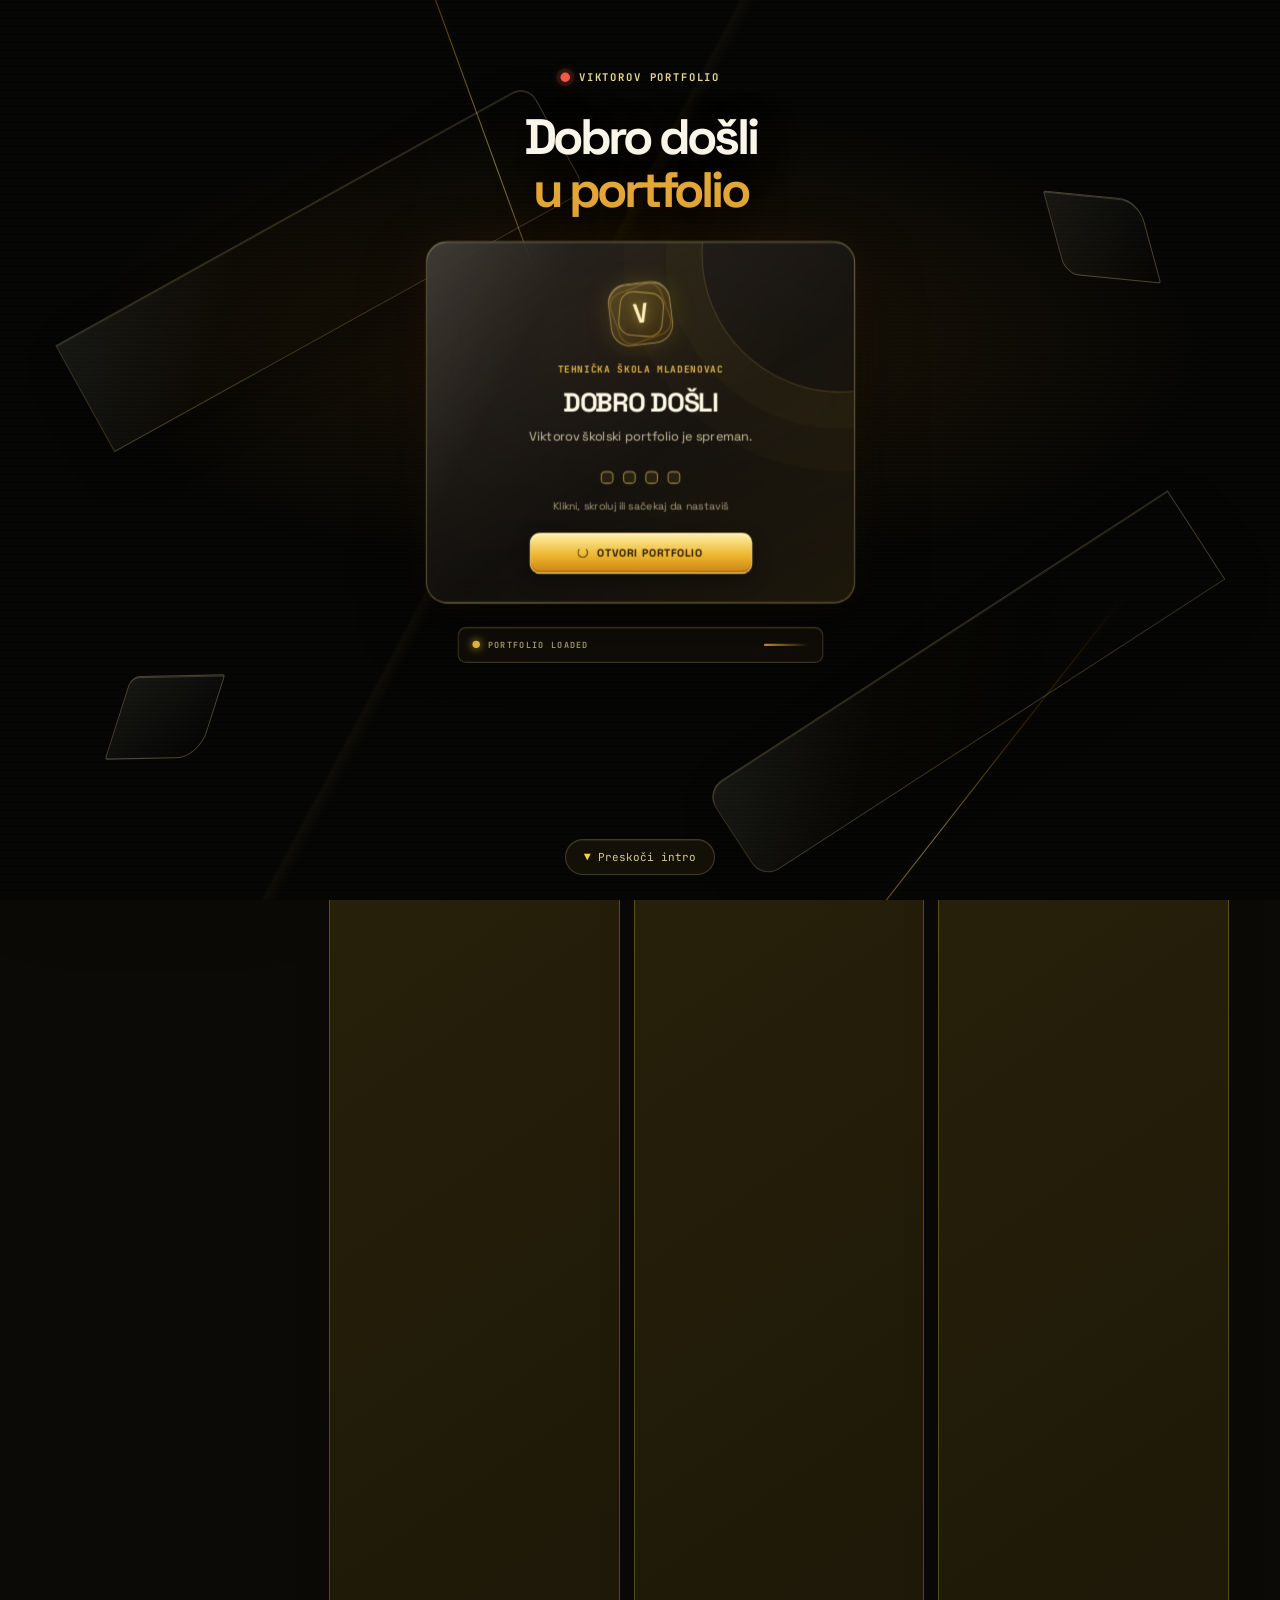
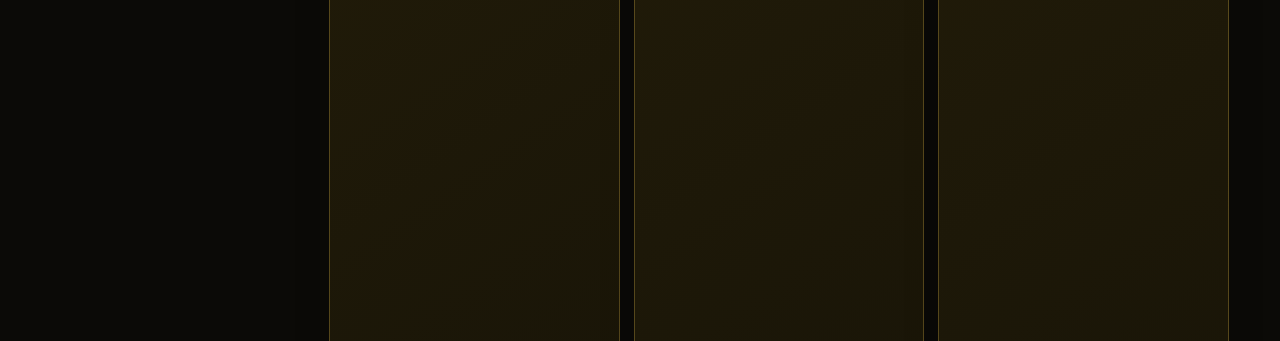
==== index.html @ fbaf9fdc "da" ====
<!DOCTYPE html>
<html lang="sr-Latn">
<head>
<meta charset="UTF-8">
<meta name="viewport" content="width=device-width, initial-scale=1.0">
<title>Viktorov dnevnik — Home</title>
<meta name="description" content="A running record of my programming class — assignments, homework, and everything I'm learning along the way.">
<link rel="icon" href="data:image/svg+xml,<svg xmlns=%22http://www.w3.org/2000/svg%22 viewBox=%220 0 100 100%22><text y=%22.9em%22 font-size=%2290%22>💻</text></svg>">
<link rel="stylesheet" href="assets/css/style.css">
</head>
<body class="app-page home-page">

<section class="site-intro" aria-label="Uvod u Viktorov portfolio">
  <div class="intro-noise" aria-hidden="true"></div>
  <div class="intro-gold-streak streak-one" aria-hidden="true"></div>
  <div class="intro-gold-streak streak-two" aria-hidden="true"></div>
  <div class="intro-glass-corner corner-one" aria-hidden="true"></div>
  <div class="intro-glass-corner corner-two" aria-hidden="true"></div>
  <div class="intro-showcase">
    <p class="intro-brand"><span class="intro-rec" aria-hidden="true"></span> VIKTOROV PORTFOLIO</p>
    <h1>Dobro došli<span>u portfolio</span></h1>
    <section class="intro-glass-card" aria-label="Dobro došli">
      <div class="intro-emblem" aria-hidden="true"><i></i><b>V</b></div>
      <p class="intro-kicker">TEHNIČKA ŠKOLA MLADENOVAC</p>
      <h2>DOBRO DOŠLI</h2>
      <p class="intro-subtitle">Viktorov školski portfolio je spreman.</p>
      <div class="intro-welcome-line" aria-hidden="true"><span></span><span></span><span></span><span></span></div>
      <p class="intro-hint">Klikni, skroluj ili sačekaj da nastaviš</p>
      <button class="intro-enter" type="button" data-intro-skip><i aria-hidden="true"></i> OTVORI PORTFOLIO</button>
    </section>
    <div class="intro-footer-card" aria-hidden="true"><span></span><span>PORTFOLIO LOADED</span><i></i></div>
  </div>
  <button class="intro-skip" type="button" data-intro-skip><span aria-hidden="true">▼</span> Preskoči intro</button>
</section>

<div class="topbar">
  <div class="brand">
    <div class="brand-mark brand-logo"><img src="assets/img/school-logo.svg" alt="Grb Tehnicke skole Mladenovac"></div>
    <div class="brand-text">
      <span class="name" data-cfg="siteName">Viktorov dragi dnevnik za programiranje</span>
    </div>
  </div>
  <button class="nav-toggle" id="nav-toggle" aria-label="Toggle navigation">☰</button>
</div>

<div class="shell">
  <aside class="sidebar" id="sidebar">
    <div class="brand">
      <div class="brand-mark brand-logo"><img src="assets/img/school-logo.svg" alt="Grb Tehnicke skole Mladenovac"></div>
      <div class="brand-text">
        <span class="name" data-cfg="siteName">Viktorov dragi dnevnik</span>
        <span class="role">skolski portfolio</span>
      </div>
    </div>

    <div class="side-profile">
      <div class="profile-avatar"><img src="assets/img/profile-avatar.svg" alt="Viktorov profil avatar"></div>
      <div class="profile-details">
        <div class="field"><span class="k">ime</span><span class="v" data-cfg="fullName">Viktor Zivanovic</span></div>
        <div class="field"><span class="k">skola</span><span class="v" data-cfg="school">Tehnicka skola Mladenovac</span></div>
        <div class="field"><span class="k">odeljenje</span><span class="v" data-cfg="grade">III/4</span></div>
      </div>
    </div>

    <nav class="side-nav">
      <a href="index.html"><span class="tag nav-icon" aria-hidden="true"><svg viewBox="0 0 24 24"><path d="m3.5 10 8.5-7 8.5 7v10.5H14v-6H10v6H3.5z"/></svg></span>Po&#269;etna<span class="nav-arrow" aria-hidden="true">&#8250;</span></a>
      <a href="assignments.html"><span class="tag nav-icon" aria-hidden="true"><svg viewBox="0 0 24 24"><path d="M5 5h2.5M10 5h9M5 12h2.5M10 12h9M5 19h2.5M10 19h9"/></svg></span>Zadaci<span class="nav-arrow" aria-hidden="true">&#8250;</span></a>
      <a href="homework.html"><span class="tag nav-icon" aria-hidden="true"><svg viewBox="0 0 24 24"><path d="M3.5 7.5h6l2-2h9v12h-17z"/></svg></span>Doma&#263;i<span class="nav-arrow" aria-hidden="true">&#8250;</span></a>
    </nav>

    <section class="daily-quote" aria-labelledby="daily-quote-title">
      <div class="daily-quote-head"><span aria-hidden="true">✦</span><span id="daily-quote-title">Citat dana</span></div>
      <blockquote id="daily-quote">Učitavanje citata...</blockquote>
    </section>

    <div class="sidebar-footer">
      <a data-cfg-href="github" href="#" target="_blank" rel="noopener">→ GitHub profile</a>
      <a data-cfg-href="email" href="#">→ Email</a>
    </div>
  </aside>

  <main class="content">
    <div class="wrap">

      <section class="welcome-card" aria-labelledby="welcome-title">
        <div class="welcome-copy">
          <div class="welcome-mark" aria-hidden="true">&lt;/&gt;</div>
          <div>
            <h1 id="welcome-title">Dobro dosli u<br><span>Viktorov skolski<br>i domaci rad!</span></h1>
          </div>
          <p>Ovde mozes da pratis svoje zadatke, domace radove i sve vazne informacije.</p>
          <div class="welcome-actions">
            <a class="btn primary" href="assignments.html">Pogledaj zadatke <span aria-hidden="true">&#8250;</span></a>
            <a class="btn" href="homework.html">Pogledaj domace <span aria-hidden="true">&#8250;</span></a>
          </div>
        </div>
        <div class="welcome-illustration" aria-hidden="true">
          <div class="screen">&lt;/&gt;</div>
          <div class="keyboard"></div>
          <div class="book book-one"></div>
          <div class="book book-two"></div>
        </div>
      </section>

      <section class="recent-work" aria-labelledby="recent-work-title">
        <div class="recent-work-head">
          <div>
            <p class="section-kicker">Najnovije iz dnevnika</p>
            <h2 id="recent-work-title">Skorašnji radovi</h2>
          </div>
          <div class="live-status" aria-label="Trenutno vreme i trajanje časa">
            <div class="live-clock" aria-label="Trenutno vreme">
              <span class="clock-dot" aria-hidden="true"></span>
              <span class="clock-label">Vreme</span>
              <time id="live-clock" aria-live="polite">--:--:--</time>
            </div>
            <div class="lesson-timer">
              <span id="lesson-status" class="lesson-status">Učitavanje rasporeda...</span>
              <time id="lesson-countdown" aria-live="polite">--:--</time>
            </div>
          </div>
        </div>
        <div class="recent-work-grid" id="recent-work-grid"></div>
      </section>

      <footer class="site-footer">© 2026 Viktorov portfolio</footer>

    </div>
  </main>
</div>

<div class="lightbox" id="lightbox">
  <div class="lightbox-inner">
    <div class="lightbox-head">
      <span id="lightbox-label"></span>
      <button class="lightbox-close" id="lightbox-close" aria-label="Close">✕</button>
    </div>
    <img id="lightbox-img" src="" alt="">
  </div>
</div>

<script src="assets/js/config.js"></script>
<script src="assets/js/data-assignments.js?v=20261022-4"></script>
<script src="assets/js/data-homework.js"></script>
<script src="assets/js/quotes.js"></script>
<script src="assets/js/render.js"></script>
<script src="assets/js/matrix.js"></script>
<script src="assets/js/intro.js"></script>
</body>
</html>
---- assets/css/style.css ----
/* ============================================================
   NOTEBOOK — main stylesheet
   ============================================================ */

@import url("https://fonts.googleapis.com/css2?family=JetBrains+Mono:wght@400;500;600;700&family=Space+Grotesk:wght@400;500;600;700&display=swap");

:root {
  /* color */
  --bg: #0d0f14;
  --bg-elevated: #12151c;
  --surface: #171a22;
  --surface-hover: #1c202a;
  --border: #262b36;
  --border-strong: #343b49;
  --text: #e8eaee;
  --text-muted: #97a0b0;
  --text-faint: #616a7a;
  --accent: #37bdf6;
  --accent-strong: #82e9ff;
  --accent-soft: rgba(55, 189, 246, 0.14);
  --success: #4fae7c;
  --success-soft: rgba(79, 174, 124, 0.13);

  /* type */
  --font-sans: "Public Sans", -apple-system, BlinkMacSystemFont, "Segoe UI", sans-serif;
  --font-mono: "JetBrains Mono", "SFMono-Regular", Consolas, monospace;

  /* layout */
  --sidebar-w: 248px;
  --content-max: 1080px;
  --radius: 8px;
  --radius-sm: 5px;
}

* { box-sizing: border-box; }

html {
  scroll-behavior: smooth;
}

@media (prefers-reduced-motion: reduce) {
  html { scroll-behavior: auto; }
  * { animation-duration: 0.001ms !important; transition-duration: 0.001ms !important; }
}

body {
  margin: 0;
  background: var(--bg);
  color: var(--text);
  font-family: var(--font-sans);
  font-size: 16px;
  line-height: 1.55;
  -webkit-font-smoothing: antialiased;
}

a { color: inherit; text-decoration: none; }

::selection { background: var(--accent-soft); color: var(--accent-strong); }

:focus-visible {
  outline: 2px solid var(--accent);
  outline-offset: 2px;
  border-radius: 3px;
}

h1, h2, h3, h4 {
  font-family: var(--font-sans);
  font-weight: 700;
  line-height: 1.2;
  margin: 0;
  letter-spacing: -0.01em;
}

p { margin: 0; }

.mono { font-family: var(--font-mono); }

/* ---------------------------------------------------------
   Layout shell
   --------------------------------------------------------- */

.shell {
  display: flex;
  min-height: 100vh;
}

/* ---- Sidebar ---- */

.sidebar {
  width: var(--sidebar-w);
  flex-shrink: 0;
  background: var(--bg-elevated);
  border-right: 1px solid var(--border);
  padding: 28px 20px;
  position: sticky;
  top: 0;
  height: 100vh;
  overflow-y: auto;
  display: flex;
  flex-direction: column;
  gap: 28px;
}

.brand {
  display: flex;
  align-items: center;
  gap: 10px;
}

.brand-mark {
  width: 34px;
  height: 34px;
  border-radius: 8px;
  background: var(--accent-soft);
  color: var(--accent-strong);
  display: flex;
  align-items: center;
  justify-content: center;
  font-family: var(--font-mono);
  font-weight: 600;
  font-size: 14px;
  border: 1px solid var(--border-strong);
}

.brand-text { display: flex; flex-direction: column; }
.brand-text .name { font-weight: 700; font-size: 15px; }
.brand-text .role {
  font-family: var(--font-mono);
  font-size: 11px;
  color: var(--text-faint);
}

.side-profile {
  display: flex;
  flex-direction: column;
  gap: 4px;
  padding: 14px;
  background: var(--surface);
  border: 1px solid var(--border);
  border-radius: var(--radius);
}

.side-profile .field {
  display: flex;
  justify-content: space-between;
  gap: 8px;
  font-size: 12.5px;
}

.side-profile .field .k {
  color: var(--text-faint);
  font-family: var(--font-mono);
}

.side-profile .field .v {
  color: var(--text-muted);
  text-align: right;
}

nav.side-nav {
  display: flex;
  flex-direction: column;
  gap: 2px;
}

.side-nav a {
  display: flex;
  align-items: center;
  gap: 10px;
  padding: 9px 10px;
  border-radius: var(--radius-sm);
  color: var(--text-muted);
  font-size: 14px;
  font-weight: 500;
  transition: background 0.15s ease, color 0.15s ease;
}

.side-nav a .tag {
  font-family: var(--font-mono);
  font-size: 12px;
  color: var(--text-faint);
}

.side-nav a:hover {
  background: var(--surface-hover);
  color: var(--text);
}

.side-nav a.active {
  background: var(--accent-soft);
  color: var(--accent-strong);
}

.side-nav a.active .tag { color: var(--accent-strong); }

.sidebar-footer {
  margin-top: auto;
  display: flex;
  flex-direction: column;
  gap: 10px;
}

.sidebar-footer a {
  font-size: 13px;
  color: var(--text-muted);
  display: flex;
  align-items: center;
  gap: 8px;
}
.sidebar-footer a:hover { color: var(--accent-strong); }

/* ---- Mobile top bar ---- */

.topbar {
  display: none;
  align-items: center;
  justify-content: space-between;
  padding: 14px 18px;
  background: var(--bg-elevated);
  border-bottom: 1px solid var(--border);
  position: sticky;
  top: 0;
  z-index: 40;
}

.topbar .brand { gap: 8px; }

.nav-toggle {
  width: 36px;
  height: 36px;
  border-radius: var(--radius-sm);
  border: 1px solid var(--border-strong);
  background: var(--surface);
  color: var(--text);
  display: flex;
  align-items: center;
  justify-content: center;
  cursor: pointer;
}

/* ---- Main content ---- */

main.content {
  flex: 1;
  min-width: 0;
  padding: 56px 48px 80px;
}

.wrap {
  max-width: var(--content-max);
  margin: 0 auto;
}

/* ---------------------------------------------------------
   Reusable pieces
   --------------------------------------------------------- */

.page-head {
  margin-bottom: 36px;
}

.page-head .eyebrow {
  font-family: var(--font-mono);
  font-size: 12.5px;
  color: var(--accent-strong);
  margin-bottom: 10px;
}

.page-head h1 {
  font-size: 32px;
  margin-bottom: 10px;
}

.page-head .desc {
  color: var(--text-muted);
  max-width: 62ch;
  font-size: 15.5px;
}

.chip-row {
  display: flex;
  flex-wrap: wrap;
  gap: 8px;
}

.chip {
  font-family: var(--font-mono);
  font-size: 12px;
  padding: 5px 10px;
  border-radius: 999px;
  border: 1px solid var(--border-strong);
  color: var(--text-muted);
  background: var(--surface);
}

.chip.accent {
  border-color: transparent;
  background: var(--accent-soft);
  color: var(--accent-strong);
}

.btn {
  display: inline-flex;
  align-items: center;
  gap: 8px;
  font-family: var(--font-sans);
  font-weight: 600;
  font-size: 13.5px;
  padding: 9px 16px;
  border-radius: var(--radius-sm);
  border: 1px solid var(--border-strong);
  background: var(--surface);
  color: var(--text);
  cursor: pointer;
  transition: border-color 0.15s ease, background 0.15s ease, transform 0.1s ease;
}

.btn:hover { background: var(--surface-hover); border-color: var(--text-faint); }
.btn:active { transform: translateY(1px); }

.btn.primary {
  background: var(--accent);
  border-color: var(--accent);
  color: #0b0d12;
}
.btn.primary:hover { background: var(--accent-strong); border-color: var(--accent-strong); }

/* ---------------------------------------------------------
   Home page
   --------------------------------------------------------- */

.hero {
  display: grid;
  grid-template-columns: 1.15fr 0.85fr;
  gap: 48px;
  align-items: start;
  padding-bottom: 48px;
  margin-bottom: 48px;
  border-bottom: 1px solid var(--border);
}

.hero .kicker {
  font-family: var(--font-mono);
  font-size: 13px;
  color: var(--accent-strong);
  margin-bottom: 16px;
  display: flex;
  align-items: center;
  gap: 8px;
}

.hero .kicker::before {
  content: "";
  width: 7px;
  height: 7px;
  border-radius: 50%;
  background: #540e09;
  box-shadow: 0 0 0 3px rgba(206, 72, 62, 0.365);
}

.hero h1 {
  font-size: 44px;
  margin-bottom: 16px;
}

.hero h1 .last { color: var(--text-muted); }

.hero .bio {
  color: var(--text-muted);
  font-size: 16px;
  max-width: 56ch;
  margin-bottom: 22px;
}

.hero-card {
  background: var(--surface);
  border: 1px solid var(--border);
  border-radius: var(--radius);
  overflow: hidden;
}

.hero-card .hc-head {
  display: flex;
  align-items: center;
  gap: 8px;
  padding: 10px 14px;
  background: var(--bg-elevated);
  border-bottom: 1px solid var(--border);
  font-family: var(--font-mono);
  font-size: 12px;
  color: var(--text-faint);
}

.hero-card .hc-dot { width: 8px; height: 8px; border-radius: 50%; }
.hero-card .hc-dot:nth-child(1) { background: #e0645c; }
.hero-card .hc-dot:nth-child(2) { background: #e0b64d; }
.hero-card .hc-dot:nth-child(3) { background: var(--success); }

.hero-card .hc-body {
  padding: 16px 18px;
  display: flex;
  flex-direction: column;
  gap: 10px;
}

.hero-card .hc-row {
  display: flex;
  justify-content: space-between;
  font-size: 13.5px;
  border-bottom: 1px dashed var(--border);
  padding-bottom: 10px;
}
.hero-card .hc-row:last-child { border-bottom: none; padding-bottom: 0; }

.hero-card .hc-row .k { color: var(--text-faint); font-family: var(--font-mono); font-size: 12px; }
.hero-card .hc-row .v { color: var(--text); font-weight: 600; text-align: right; }

.stats-row {
  display: grid;
  grid-template-columns: repeat(3, 1fr);
  gap: 16px;
  margin-bottom: 48px;
}

.stat {
  background: var(--surface);
  border: 1px solid var(--border);
  border-radius: var(--radius);
  padding: 18px 20px;
}

.stat .num {
  font-family: var(--font-mono);
  font-size: 30px;
  font-weight: 600;
  color: var(--accent-strong);
}

.stat .label {
  color: var(--text-muted);
  font-size: 13px;
  margin-top: 4px;
}

.section-block { margin-bottom: 48px; }

.section-block h2 {
  font-size: 20px;
  margin-bottom: 14px;
}

.tech-grid {
  display: flex;
  flex-wrap: wrap;
  gap: 10px;
}

.about-text {
  color: var(--text-muted);
  max-width: 68ch;
  font-size: 15px;
}

/* ---------------------------------------------------------
   Welcome home page
   --------------------------------------------------------- */

.home-page {
  background:
    radial-gradient(ellipse 70% 80% at 68% 0%, rgba(27, 68, 147, 0.28), transparent 48%),
    #070b12;
}

.home-page .sidebar,
.home-page .topbar {
  background: rgba(10, 16, 28, 0.9);
  border-color: #1b2a43;
}

.home-page .sidebar {
  gap: 30px;
}

.home-page .brand-mark,
.home-page .welcome-mark {
  background: linear-gradient(145deg, rgba(42, 104, 255, 0.26), rgba(14, 42, 105, 0.18));
  border-color: rgba(65, 126, 255, 0.55);
  box-shadow: 0 0 22px rgba(44, 105, 255, 0.16), inset 0 0 14px rgba(67, 133, 255, 0.08);
}

.home-page .side-profile {
  background: rgba(13, 23, 39, 0.72);
  border-color: #1d3153;
  padding: 14px 13px;
}

.home-page .side-profile .field {
  font-size: 11px;
  align-items: flex-start;
}

.home-page .side-profile .field .k {
  color: #6481ae;
  text-transform: uppercase;
  font-size: 9px;
}

.home-page .side-profile .field .v {
  color: #d7e4ff;
  max-width: 100px;
  font-size: 10px;
}

.home-page .side-nav { gap: 8px; }

.home-page .side-nav a {
  padding: 10px 11px;
  border: 1px solid transparent;
  color: #b8c8e5;
}

.home-page .side-nav a .tag {
  width: 18px;
  color: #9dbaff;
  font-family: var(--font-sans);
  font-size: 17px;
  line-height: 1;
  text-align: center;
}

.home-page .side-nav a .nav-arrow {
  margin-left: auto;
  color: #6b89c1;
  font-size: 19px;
  line-height: 1;
}

.home-page .side-nav a.active {
  color: #dce9ff;
  border-color: #2361ed;
  background: linear-gradient(90deg, rgba(20, 83, 221, 0.48), rgba(19, 58, 140, 0.22));
  box-shadow: 0 0 16px rgba(35, 97, 237, 0.23), inset 0 0 14px rgba(37, 103, 239, 0.12);
}

.home-page .side-nav a.active .tag,
.home-page .side-nav a.active .nav-arrow { color: #dce9ff; }

.home-page .sidebar-footer {
  border-top: 1px solid #1b2a43;
  padding-top: 16px;
  gap: 12px;
}

.home-page .sidebar-footer a { color: #a9c3f3; font-size: 11px; }

.home-page main.content {
  position: relative;
  overflow: hidden;
  padding-top: 85px;
}

.home-page main.content::before,
.home-page main.content::after {
  content: "";
  position: absolute;
  pointer-events: none;
  border-radius: 50%;
}

.home-page main.content::before {
  width: min(110vw, 1450px);
  height: min(110vw, 1450px);
  top: -630px;
  right: -470px;
  border: 1px solid rgba(46, 98, 200, 0.14);
  box-shadow: 0 0 0 105px rgba(21, 56, 125, 0.055), 0 0 0 260px rgba(17, 45, 100, 0.04);
}

.home-page main.content::after {
  width: 820px;
  height: 820px;
  bottom: -710px;
  left: -235px;
  background: rgba(31, 78, 180, 0.09);
}

.home-page .wrap { position: relative; z-index: 1; max-width: 940px; }

.welcome-card {
  min-height: 230px;
  border: 1px solid #1b3154;
  border-radius: 10px;
  background:
    linear-gradient(105deg, rgba(13, 27, 50, 0.94), rgba(8, 18, 35, 0.83)),
    radial-gradient(circle at 76% 55%, rgba(28, 82, 197, 0.22), transparent 26%);
  box-shadow: 0 18px 45px rgba(0, 0, 0, 0.2), inset 0 1px 0 rgba(138, 181, 255, 0.05);
  padding: 40px 42px;
  display: flex;
  justify-content: space-between;
  gap: 32px;
  overflow: hidden;
}

.welcome-copy {
  display: grid;
  grid-template-columns: 48px 1fr;
  column-gap: 14px;
  align-content: start;
  position: relative;
  z-index: 1;
}

.welcome-mark {
  width: 48px;
  height: 48px;
  border-radius: 12px;
  color: #a8c6ff;
  display: grid;
  place-items: center;
  font-family: var(--font-mono);
  font-size: 17px;
  grid-row: span 2;
}

.welcome-copy h1 { font-size: 27px; color: #f3f7ff; }
.welcome-copy h1 span { color: #4d86ff; }

.welcome-copy p {
  grid-column: 1 / -1;
  margin-top: 22px;
  max-width: 390px;
  color: #a9bbd7;
  font-size: 13px;
  line-height: 1.55;
}

.welcome-illustration {
  position: relative;
  width: 180px;
  flex: 0 0 180px;
  align-self: center;
  height: 135px;
  opacity: 0.9;
}

.screen {
  position: absolute;
  right: 19px;
  top: 13px;
  width: 83px;
  height: 55px;
  border: 2px solid #2357bb;
  border-radius: 3px;
  color: #3878f5;
  font-family: var(--font-mono);
  font-size: 17px;
  display: grid;
  place-items: center;
  transform: skew(-11deg) rotate(7deg);
  box-shadow: 0 0 28px rgba(32, 95, 225, 0.35);
}

.keyboard {
  position: absolute;
  right: 5px;
  top: 75px;
  width: 115px;
  height: 14px;
  border: 1px solid #214987;
  border-radius: 2px 3px 7px 7px;
  background: linear-gradient(90deg, #122b59, #0d1d3b);
  transform: skew(-21deg);
}

.book {
  position: absolute;
  left: 13px;
  height: 10px;
  width: 70px;
  border: 1px solid #2450a1;
  background: #102451;
  transform: skew(-24deg);
}
.book-one { bottom: 32px; }
.book-two { bottom: 19px; left: 20px; width: 61px; background: #0c1b3c; }

/* Shared blue interface for home, assignments, and homework. */
.app-page {
  background:
    radial-gradient(ellipse 76% 76% at 70% -12%, rgba(26, 70, 158, 0.25), transparent 46%),
    #070b12;
}

.app-page .shell,
.app-page .topbar { position: relative; z-index: 1; }

.app-page .sidebar,
.app-page .topbar {
  background: rgba(10, 16, 28, 0.92);
  border-color: #1b2a43;
}

.app-page .sidebar { width: 300px; }

.app-page .brand-mark {
  background: linear-gradient(145deg, rgba(42, 104, 255, 0.26), rgba(14, 42, 105, 0.18));
  border-color: rgba(65, 126, 255, 0.55);
  box-shadow: 0 0 22px rgba(44, 105, 255, 0.16), inset 0 0 14px rgba(67, 133, 255, 0.08);
}

.app-page .brand-mark.brand-logo {
  padding: 2px;
  overflow: hidden;
  background: #fff;
  border-color: #497eff;
}

.brand-logo img {
  width: 100%;
  height: 100%;
  display: block;
  object-fit: contain;
  border-radius: 6px;
}

.app-page .side-profile {
  display: flex;
  flex-direction: row;
  align-items: center;
  gap: 15px;
  padding: 19px 15px;
  background: rgba(13, 23, 39, 0.82);
  border-color: #274572;
  border-radius: 16px;
  box-shadow: inset 0 0 24px rgba(52, 106, 225, 0.06), 0 8px 24px rgba(0, 0, 0, 0.14);
}

.profile-avatar {
  width: 68px;
  height: 68px;
  flex: 0 0 68px;
  display: grid;
  place-items: center;
  border-radius: 50%;
  color: #86aeff;
  background: radial-gradient(circle at 35% 30%, rgba(62, 118, 255, 0.6), rgba(25, 57, 132, 0.56));
  box-shadow: 0 0 28px rgba(39, 94, 222, 0.28), inset 0 0 16px rgba(132, 171, 255, 0.18);
}

.profile-avatar svg { width: 39px; height: 39px; fill: none; stroke: currentColor; stroke-width: 1.7; stroke-linecap: round; }
.profile-avatar img { width: 100%; height: 100%; display: block; border-radius: inherit; object-fit: cover; }
.profile-details { min-width: 0; flex: 1; display: flex; flex-direction: column; gap: 10px; }

.app-page .side-profile .field {
  display: grid;
  grid-template-columns: 68px minmax(0, 1fr);
  align-items: start;
  gap: 6px;
  width: 100%;
  font-size: 11px;
}

.app-page .side-profile .field .k {
  color: #7f9fda;
  font-family: var(--font-mono);
  text-transform: uppercase;
  font-size: 9px;
  padding-top: 2px;
}

.app-page .side-profile .field .v {
  min-width: 0;
  max-width: none;
  color: #edf4ff;
  text-align: right;
  font-size: 11px;
  line-height: 1.35;
  overflow-wrap: anywhere;
}

.app-page .side-nav { gap: 8px; }

.app-page .side-nav a {
  padding: 10px 11px;
  border: 1px solid transparent;
  color: #b8c8e5;
  transition: transform 0.18s ease, border-color 0.18s ease, box-shadow 0.18s ease, background 0.18s ease, color 0.18s ease;
}

.app-page .side-nav a .tag {
  width: 18px;
  color: #9dbaff;
  font-family: var(--font-sans);
  font-size: 17px;
  line-height: 1;
  text-align: center;
}

.app-page .side-nav a .nav-arrow {
  margin-left: auto;
  color: #6b89c1;
  font-size: 19px;
  line-height: 1;
  transition: transform 0.18s ease;
}

.app-page .side-nav a:hover {
  color: #e1ebff;
  background: linear-gradient(90deg, rgba(25, 77, 188, 0.32), rgba(16, 43, 100, 0.12));
  border-color: rgba(53, 111, 235, 0.62);
  box-shadow: 0 0 17px rgba(35, 97, 237, 0.2), inset 0 0 15px rgba(53, 111, 235, 0.1);
  transform: translateX(5px) scale(1.03);
}

.app-page .side-nav a:hover .nav-arrow { transform: translateX(3px); color: #dce9ff; }

.app-page .side-nav a.active {
  color: #dce9ff;
  border-color: #2361ed;
  background: linear-gradient(90deg, rgba(20, 83, 221, 0.48), rgba(19, 58, 140, 0.22));
  box-shadow: 0 0 16px rgba(35, 97, 237, 0.23), inset 0 0 14px rgba(37, 103, 239, 0.12);
}

.app-page .side-nav a.active .tag,
.app-page .side-nav a.active .nav-arrow { color: #dce9ff; }

.app-page .sidebar-footer {
  border-top: 1px solid #1b2a43;
  padding-top: 16px;
  gap: 12px;
}

.app-page .sidebar-footer a { color: #a9c3f3; font-size: 11px; }

.app-page main.content {
  position: relative;
  overflow: hidden;
  padding-top: 70px;
}

.app-page main.content::before {
  content: "";
  position: absolute;
  width: min(105vw, 1380px);
  height: min(105vw, 1380px);
  right: -450px;
  top: -700px;
  border: 1px solid rgba(46, 98, 200, 0.12);
  border-radius: 50%;
  box-shadow: 0 0 0 105px rgba(21, 56, 125, 0.045), 0 0 0 260px rgba(17, 45, 100, 0.03);
  pointer-events: none;
}

.app-page .wrap { position: relative; z-index: 1; }

.app-page .page-head {
  padding: 27px 30px;
  margin-bottom: 24px;
  border: 1px solid #1b3154;
  border-radius: 10px;
  background: linear-gradient(110deg, rgba(13, 29, 54, 0.92), rgba(8, 18, 35, 0.78));
  box-shadow: inset 0 1px 0 rgba(138, 181, 255, 0.05), 0 16px 38px rgba(0, 0, 0, 0.14);
}

.app-page .page-head .eyebrow { color: #76a5ff; }
.app-page .page-head h1 { color: #edf4ff; }
.app-page .page-head .desc { color: #a9bbd7; }

.app-page .search-input,
.app-page .notice,
.app-page .empty-state {
  background: rgba(13, 23, 39, 0.86);
  border-color: #1d3153;
}

.app-page .card {
  background: linear-gradient(145deg, rgba(19, 32, 54, 0.95), rgba(11, 20, 36, 0.92));
  border-color: #1d3153;
  box-shadow: inset 0 1px 0 rgba(139, 181, 255, 0.035);
  transition: transform 0.28s cubic-bezier(0.2, 0.8, 0.2, 1), border-color 0.28s ease, box-shadow 0.28s ease;
}

.app-page .card:hover {
  border-color: #3b76ea;
  box-shadow: 0 18px 34px rgba(0, 0, 0, 0.32), 0 0 28px rgba(38, 94, 225, 0.2), inset 0 1px 0 rgba(139, 181, 255, 0.12);
  transform: translateY(-9px) scale(1.03);
}

.app-page .btn { transition: transform 0.18s ease, border-color 0.18s ease, box-shadow 0.18s ease, background 0.18s ease; }
.app-page .btn:hover { border-color: #4a83ef; box-shadow: 0 0 19px rgba(45, 102, 232, 0.25); transform: translateY(-3px) scale(1.03); }
.app-page .btn.primary:hover { box-shadow: 0 0 20px rgba(67, 126, 255, 0.42); }

.welcome-actions {
  grid-column: 1 / -1;
  display: flex;
  flex-wrap: wrap;
  gap: 10px;
  margin-top: 18px;
}

.welcome-actions .btn span { font-size: 18px; line-height: 0.7; transition: transform 0.18s ease; }
.welcome-actions .btn:hover span { transform: translateX(3px); }
.welcome-card { min-height: 280px; }
.welcome-copy p { margin-top: 16px; }

.matrix-rain {
  position: fixed;
  inset: 0;
  z-index: 0;
  pointer-events: none;
  opacity: 1;
}

.maxwell-widget {
  align-self: center;
  display: flex;
  flex-direction: column;
  align-items: center;
  gap: 7px;
  margin-top: auto;
  margin-bottom: 4px;
}

.maxwell-home-slot { display: none; }

.maxwell-widget.is-maxwell-away .maxwell-home-slot {
  display: block;
  width: 125px;
  aspect-ratio: 442 / 447;
}

.maxwell-cat {
  width: 125px;
  height: auto;
  cursor: grab;
  touch-action: none;
  user-select: none;
  filter: drop-shadow(0 5px 8px rgba(0, 0, 0, 0.38));
  transition: transform 0.2s ease;
}

.maxwell-cat:hover { transform: scale(1.06); }
.maxwell-cat.is-dragging { cursor: grabbing; transform: scale(1.08); }

.maxwell-cat.is-free {
  position: fixed;
  z-index: 110;
  margin: 0;
}

.maxwell-home {
  padding: 6px 10px;
  font-size: 10.5px;
  line-height: 1.2;
  white-space: nowrap;
}

.maxwell-paw {
  display: inline-block;
  margin-left: 2px;
  font-size: 12px;
}

/* ---------------------------------------------------------
   Filter / search bar
   --------------------------------------------------------- */

.toolbar {
  display: flex;
  flex-wrap: wrap;
  gap: 10px;
  align-items: center;
  margin-bottom: 28px;
}

.search-input {
  flex: 1;
  min-width: 200px;
  background: var(--surface);
  border: 1px solid var(--border);
  border-radius: var(--radius-sm);
  padding: 10px 14px;
  color: var(--text);
  font-family: var(--font-sans);
  font-size: 14px;
}
.search-input::placeholder { color: var(--text-faint); }
.search-input:focus { border-color: var(--accent); }

.filter-chip {
  font-family: var(--font-mono);
  font-size: 12px;
  padding: 8px 12px;
  border-radius: var(--radius-sm);
  border: 1px solid var(--border-strong);
  background: var(--surface);
  color: var(--text-muted);
  cursor: pointer;
  transition: all 0.15s ease;
}
.filter-chip:hover { border-color: var(--text-faint); color: var(--text); }
.filter-chip.active {
  background: var(--accent-soft);
  border-color: transparent;
  color: var(--accent-strong);
}

/* ---------------------------------------------------------
   Cards grid — assignments & homework
   --------------------------------------------------------- */

.card-grid {
  display: grid;
  grid-template-columns: repeat(auto-fill, minmax(300px, 1fr));
  gap: 18px;
}

.card {
  background: var(--surface);
  border: 1px solid var(--border);
  border-radius: var(--radius);
  overflow: hidden;
  display: flex;
  flex-direction: column;
  transform: translateZ(0);
  transition: transform 0.28s cubic-bezier(0.2, 0.8, 0.2, 1), border-color 0.28s ease, box-shadow 0.28s ease, background 0.28s ease;
}

.card:hover {
  background: var(--surface-hover);
  border-color: var(--accent);
  box-shadow: 0 18px 32px rgba(0, 0, 0, 0.28), 0 0 0 1px rgba(91, 141, 239, 0.12);
  transform: translateY(-9px) scale(1.018);
}

.card .thumb {
  aspect-ratio: 16/10;
  background: var(--bg-elevated);
  border-bottom: 1px solid var(--border);
  cursor: pointer;
  display: block;
  width: 100%;
  overflow: hidden;
}

.card .thumb img { width: 100%; height: 100%; object-fit: cover; display: block; }

.card .thumb img {
  transition: transform 0.42s cubic-bezier(0.2, 0.8, 0.2, 1);
}

.card:hover .thumb img { transform: scale(1.065); }

.thumb-placeholder {
  position: relative;
  isolation: isolate;
  display: flex !important;
  align-items: flex-end;
  justify-content: space-between;
  padding: 16px 18px;
  overflow: hidden;
  background:
    linear-gradient(135deg, rgba(91, 141, 239, 0.19), rgba(91, 141, 239, 0.025) 58%),
    var(--bg-elevated);
}

.thumb-placeholder::before,
.thumb-placeholder::after {
  content: "";
  position: absolute;
  border: 1px solid rgba(130, 171, 255, 0.16);
  border-radius: 50%;
  z-index: -1;
  transition: transform 0.42s cubic-bezier(0.2, 0.8, 0.2, 1), border-color 0.28s ease;
}

.thumb-placeholder::before { width: 148px; height: 148px; right: -44px; top: -64px; }
.thumb-placeholder::after { width: 92px; height: 92px; right: 28px; top: 36px; }

.placeholder-number {
  color: rgba(130, 171, 255, 0.34);
  font-family: var(--font-mono);
  font-size: clamp(42px, 6vw, 68px);
  font-weight: 600;
  letter-spacing: -0.08em;
  line-height: 0.8;
}

.placeholder-label {
  color: var(--accent-strong);
  font-family: var(--font-mono);
  font-size: 11px;
  letter-spacing: 0.09em;
  text-transform: uppercase;
}

.card:hover .thumb-placeholder::before { transform: translate(-12px, 13px) scale(1.12); border-color: rgba(130, 171, 255, 0.34); }
.card:hover .thumb-placeholder::after { transform: translate(-7px, 8px) scale(1.18); border-color: rgba(130, 171, 255, 0.3); }

.card .card-body {
  padding: 16px 18px 18px;
  display: flex;
  flex-direction: column;
  gap: 10px;
  flex: 1;
}

.card .card-top {
  display: flex;
  align-items: center;
  justify-content: space-between;
  gap: 8px;
}

.card .badge {
  font-family: var(--font-mono);
  font-size: 11.5px;
  color: var(--accent-strong);
  background: var(--accent-soft);
  padding: 3px 8px;
  border-radius: 999px;
}

.card .date {
  font-family: var(--font-mono);
  font-size: 11.5px;
  color: var(--text-faint);
}

.card h3 {
  font-size: 16.5px;
}

.card .lesson-tag {
  font-family: var(--font-mono);
  font-size: 11.5px;
  color: var(--text-faint);
}

.card .desc {
  color: var(--text-muted);
  font-size: 13.5px;
  flex: 1;
}

.card .card-tags {
  display: flex;
  flex-wrap: wrap;
  gap: 6px;
}

.card .card-tags .chip { font-size: 11px; padding: 3px 8px; }

.card .card-actions {
  display: flex;
  gap: 8px;
  margin-top: 4px;
}

.card .card-actions .btn { flex: 1; justify-content: center; padding: 8px 12px; font-size: 13px; }

/* ---------------------------------------------------------
   Assignment submission page
   --------------------------------------------------------- */

.task-page { min-height: 100vh; }
.task-topbar { display: flex; align-items: center; justify-content: space-between; min-height: 70px; padding: 16px max(24px, calc((100vw - 1040px) / 2)); border-bottom: 1px solid rgba(65, 192, 255, .24); background: rgba(6, 19, 35, .91); }
.back-link, .task-brand { color: #bdefff; font: 600 13px var(--font-mono); }
.back-link:hover { color: #fff; }
.task-brand { color: #79e7ff; }
.task-main { padding: 54px 24px 80px; }
.task-wrap, .task-missing { max-width: 1040px; margin: 0 auto; }
.task-head { margin-bottom: 25px; padding: 25px 28px; border: 1px solid rgba(62, 198, 255, .34); border-radius: 12px; background: linear-gradient(112deg, rgba(8, 47, 79, .95), rgba(12, 25, 65, .89)); }
.task-head .lesson-tag { display: inline-block; margin-top: 12px; }
.submission-form { display: grid; grid-template-columns: minmax(0, 1.35fr) minmax(270px, .65fr); gap: 18px; align-items: start; }
.submission-panel { padding: 20px; border: 1px solid rgba(72, 192, 255, .3); border-radius: 12px; background: linear-gradient(145deg, rgba(10, 43, 72, .94), rgba(10, 20, 54, .93)); box-shadow: inset 0 1px 0 rgba(172, 245, 255, .08); }
.panel-heading { display: flex; align-items: start; justify-content: space-between; gap: 12px; margin-bottom: 15px; }
.panel-heading h2 { color: #ecfbff; font-size: 19px; }
.panel-kicker { display: block; margin-bottom: 3px; color: #73e6ff; font: 700 10px var(--font-mono); letter-spacing: .12em; }
.panel-note { color: #8eb8d0; font: 11px var(--font-mono); text-align: right; }
.code-input { display: block; width: 100%; min-height: 430px; resize: vertical; padding: 16px; border: 1px solid rgba(100, 211, 255, .32); border-radius: 8px; outline: none; background: #061426; color: #e5f8ff; font: 13px/1.6 var(--font-mono); tab-size: 2; }
.code-input:focus { border-color: #5ae4ff; box-shadow: 0 0 0 3px rgba(65, 210, 255, .13); }
.code-view { min-height: 430px; margin: 0; padding: 16px; overflow: auto; border: 1px solid rgba(100, 211, 255, .32); border-radius: 8px; background: #061426; color: #e5f8ff; font: 13px/1.6 var(--font-mono); tab-size: 2; white-space: pre; }
.panel-actions { display: flex; flex-wrap: wrap; gap: 9px; margin-top: 14px; }
.test-result, .submission-status { margin: 14px 0 0; color: #9bbdd2; font-size: 12.5px; }
.test-result.success, .submission-status.success { color: #7cf0ba; }
.test-result.error, .submission-status.error { color: #ff9eaa; }
.test-result.warning { color: #f3d47b; }
.proof-dropzone { display: grid; min-height: 360px; place-items: center; overflow: hidden; border: 1px dashed rgba(112, 222, 255, .57); border-radius: 8px; background: rgba(4, 20, 40, .62); color: #c1eaff; cursor: pointer; text-align: center; }
.proof-dropzone:hover { border-color: #83efff; background: rgba(21, 86, 123, .28); }
.proof-dropzone #proof-empty { display: grid; gap: 5px; padding: 20px; }
.proof-dropzone #proof-empty[hidden] { display: none; }
.proof-dropzone strong { color: #85edff; font-size: 14px; }
.proof-dropzone small { color: #92b6cf; font: 11px var(--font-mono); }
.proof-dropzone img { width: 100%; height: 100%; max-height: 520px; object-fit: contain; background: #04101f; }
.proof-panel #view-proof { width: 100%; justify-content: center; margin-top: 10px; }
.proof-display { display: grid; width: 100%; min-height: 360px; padding: 0; place-items: center; overflow: hidden; border: 1px solid rgba(112, 222, 255, .57); border-radius: 8px; background: #04101f; color: #a9d4ea; cursor: zoom-in; font: 12px var(--font-mono); }
.proof-display:disabled { cursor: default; }
.proof-display img { display: block; width: 100%; height: 100%; max-height: 520px; object-fit: contain; }
.proof-display #proof-empty[hidden] { display: none; }
.proof-hint { margin: 10px 0 0; color: #83cfe7; font: 11px var(--font-mono); text-align: center; }
.remove-proof { width: 100%; justify-content: center; margin-top: 10px; }
.task-missing { padding: 50px 0; color: var(--text-muted); }
.task-missing p { margin: 8px 0 18px; }
.sr-only { position: absolute; width: 1px; height: 1px; padding: 0; margin: -1px; overflow: hidden; clip: rect(0, 0, 0, 0); white-space: nowrap; border: 0; }

@media (max-width: 720px) {
  .task-topbar { padding: 14px 18px; }
  .task-main { padding: 30px 16px 55px; }
  .task-head { padding: 20px; }
  .submission-form { grid-template-columns: 1fr; }
  .code-input { min-height: 350px; }
}

.empty-state {
  border: 1px dashed var(--border-strong);
  border-radius: var(--radius);
  padding: 40px 20px;
  text-align: center;
  color: var(--text-faint);
  font-family: var(--font-mono);
  font-size: 13.5px;
}

/* ---------------------------------------------------------
   Lightbox
   --------------------------------------------------------- */

.lightbox {
  position: fixed;
  inset: 0;
  background: rgba(8, 9, 13, 0.86);
  display: none;
  align-items: center;
  justify-content: center;
  padding: 24px;
  z-index: 100;
}
.lightbox.open { display: flex; }

.lightbox-inner {
  max-width: 720px;
  width: 100%;
  background: var(--surface);
  border: 1px solid var(--border-strong);
  border-radius: var(--radius);
  overflow: hidden;
}

.lightbox-inner img { width: 100%; display: block; }

.lightbox-head {
  display: flex;
  justify-content: space-between;
  align-items: center;
  padding: 12px 16px;
  border-bottom: 1px solid var(--border);
  font-family: var(--font-mono);
  font-size: 13px;
  color: var(--text-muted);
}

.lightbox-close {
  cursor: pointer;
  background: none;
  border: none;
  color: var(--text-muted);
  font-size: 18px;
  line-height: 1;
}
.lightbox-close:hover { color: var(--text); }

/* Electric trace follows the real outline, never the element's interior. */
@keyframes electric-trace-orbit {
  to { stroke-dashoffset: -100; }
}

.card,
.recent-work-card,
.btn,
.side-nav a,
.filter-chip,
.sidebar-footer a {
  position: relative;
}

.electric-trace {
  position: absolute;
  inset: 1px;
  z-index: 5;
  width: calc(100% - 2px);
  height: calc(100% - 2px);
  overflow: visible;
  pointer-events: none;
}

.electric-trace .trace-rail,
.electric-trace .trace-spark {
  fill: none;
  opacity: 0;
  transition: opacity 0.3s ease;
  vector-effect: non-scaling-stroke;
}

.electric-trace .trace-rail {
  stroke: rgba(56, 149, 255, 0.58);
  stroke-width: 1;
}

.electric-trace .trace-spark {
  stroke: #e8fbff;
  stroke-width: 1.7;
  stroke-linecap: round;
  stroke-linejoin: round;
  stroke-dasharray: 13 87;
  filter: drop-shadow(0 0 2px #ffffff) drop-shadow(0 0 5px rgba(65, 207, 255, 1));
}

.card:hover .electric-trace .trace-rail,
.recent-work-card:hover .electric-trace .trace-rail,
.btn:hover .electric-trace .trace-rail,
.side-nav a:hover .electric-trace .trace-rail,
.filter-chip:hover .electric-trace .trace-rail,
.sidebar-footer a:hover .electric-trace .trace-rail {
  opacity: 1;
}

.card:hover .electric-trace .trace-spark,
.recent-work-card:hover .electric-trace .trace-spark,
.btn:hover .electric-trace .trace-spark,
.side-nav a:hover .electric-trace .trace-spark,
.filter-chip:hover .electric-trace .trace-spark,
.sidebar-footer a:hover .electric-trace .trace-spark {
  opacity: 1;
  animation: electric-trace-orbit 1.35s linear infinite;
}

.card-grid + .empty-state { margin-top: 28px; }

/* ---------------------------------------------------------
   Footer note (homework)
   --------------------------------------------------------- */

.notice {
  display: flex;
  gap: 10px;
  align-items: flex-start;
  background: var(--surface);
  border: 1px solid var(--border);
  border-left: 2px solid var(--accent);
  border-radius: var(--radius-sm);
  padding: 12px 14px;
  font-size: 13.5px;
  color: var(--text-muted);
  margin-bottom: 28px;
}

/* ---------------------------------------------------------
   Responsive
   --------------------------------------------------------- */

@media (max-width: 980px) {
  .hero { grid-template-columns: 1fr; }
}

@media (max-width: 860px) {
  .sidebar { display: none; }
  .topbar { display: flex; }
  main.content { padding: 32px 20px 60px; }

  .home-page main.content { padding-top: 42px; }
  .home-page .welcome-card { padding: 30px; }

  .sidebar.mobile-open {
    display: flex;
    position: fixed;
    z-index: 50;
    top: 0;
    left: 0;
    height: 100vh;
    box-shadow: 0 0 0 100vmax rgba(0,0,0,0.5);
  }

  .hero h1 { font-size: 32px; }
  .stats-row { grid-template-columns: 1fr 1fr; }
}

@media (max-width: 480px) {
  .stats-row { grid-template-columns: 1fr; }

.home-page .welcome-card { min-height: 0; padding: 25px; }
  .welcome-copy h1 { font-size: 24px; }
  .welcome-illustration { display: none; }
}

/* ---------------------------------------------------------
   Viktor neon refresh — brighter cyan blue, colored glows,
   and reference-inspired action buttons.
   --------------------------------------------------------- */
.app-page,
.home-page {
  background:
    radial-gradient(ellipse 58% 62% at 75% -8%, rgba(26, 179, 255, 0.28), transparent 52%),
    radial-gradient(ellipse 48% 48% at 5% 92%, rgba(117, 65, 255, 0.15), transparent 54%),
    #06101e;
}

.app-page .sidebar,
.app-page .topbar,
.home-page .sidebar,
.home-page .topbar {
  background: rgba(6, 19, 35, 0.91);
  border-color: rgba(65, 192, 255, 0.24);
}

.app-page .brand-mark,
.home-page .brand-mark,
.home-page .welcome-mark {
  background: linear-gradient(145deg, rgba(32, 211, 255, 0.31), rgba(68, 91, 255, 0.22));
  border-color: rgba(101, 230, 255, 0.68);
  box-shadow: 0 0 22px rgba(36, 199, 255, 0.25), inset 0 0 15px rgba(159, 244, 255, 0.12);
}

.app-page .side-profile,
.home-page .side-profile {
  background: linear-gradient(135deg, rgba(10, 39, 66, 0.92), rgba(11, 24, 56, 0.87));
  border-color: rgba(73, 201, 255, 0.36);
  box-shadow: inset 0 0 24px rgba(35, 206, 255, 0.08), 0 8px 24px rgba(0, 0, 0, 0.18);
}

.profile-avatar {
  background: transparent;
  border: 2px solid rgba(114, 234, 255, 0.75);
  box-shadow: 0 0 0 3px rgba(74, 91, 255, 0.22), 0 0 26px rgba(26, 211, 255, 0.39);
  overflow: hidden;
}

.app-page .side-nav a.active,
.home-page .side-nav a.active {
  border-color: #40d7ff;
  background: linear-gradient(90deg, rgba(20, 184, 242, 0.51), rgba(98, 76, 255, 0.2));
  box-shadow: 0 0 18px rgba(49, 211, 255, 0.27), inset 0 0 14px rgba(100, 224, 255, 0.12);
}

.app-page .side-nav a:hover,
.home-page .side-nav a:hover {
  border-color: rgba(93, 227, 255, 0.7);
  background: linear-gradient(90deg, rgba(27, 181, 245, 0.34), rgba(88, 76, 216, 0.16));
  box-shadow: 0 0 17px rgba(38, 204, 255, 0.22), inset 0 0 15px rgba(103, 226, 255, 0.1);
}

.welcome-card,
.app-page .page-head {
  border-color: rgba(62, 198, 255, 0.34);
  background:
    linear-gradient(112deg, rgba(8, 47, 79, 0.95), rgba(12, 25, 65, 0.89)),
    radial-gradient(circle at 78% 50%, rgba(36, 207, 255, 0.25), transparent 28%);
  box-shadow: 0 18px 45px rgba(0, 0, 0, 0.24), inset 0 1px 0 rgba(174, 245, 255, 0.12);
}

.welcome-copy h1 span { color: #68e5ff; }
.welcome-copy p,
.app-page .page-head .desc { color: #b9d8ed; }
.app-page .page-head .eyebrow { color: #80ecff; }

.screen { border-color: #43ddff; color: #8cefff; box-shadow: 0 0 28px rgba(28, 206, 255, 0.45); }
.keyboard { border-color: #3f9bd7; background: linear-gradient(90deg, #123c70, #17245b); }
.book { border-color: #51d5ff; background: #123b70; }
.book-two { background: #242566; }

/* Filled cyan action: “Pogledaj zadatke”. */
.welcome-actions .btn.primary,
.app-page .card-actions .btn.primary {
  background: linear-gradient(135deg, #77ecff 0%, #3cc7ff 48%, #6285ff 100%);
  border-color: #8ff2ff;
  color: #041626;
  box-shadow: 0 7px 20px rgba(43, 200, 255, 0.29), inset 0 1px 0 rgba(255, 255, 255, 0.58);
}

/* Black center with only a colorful neon edge: “Pogledaj domace” and Maxwell. */
.welcome-actions .btn:not(.primary),
.maxwell-home {
  background: linear-gradient(#07111f, #07111f) padding-box,
    linear-gradient(110deg, #51eaff, #7692ff 52%, #ff77d1) border-box;
  border: 1px solid transparent;
  color: #eafaff;
  box-shadow: 0 0 0 1px rgba(84, 232, 255, 0.1), 0 6px 17px rgba(30, 167, 255, 0.16);
}

.welcome-actions .btn:not(.primary):hover,
.maxwell-home:hover {
  background: linear-gradient(#0a1828, #0a1828) padding-box,
    linear-gradient(110deg, #7af3ff, #99aaff 52%, #ff8cda) border-box;
  box-shadow: 0 0 22px rgba(82, 229, 255, 0.4), 0 7px 20px rgba(61, 91, 255, 0.2);
}

.app-page .card,
.app-page .search-input,
.app-page .notice,
.app-page .empty-state {
  background: linear-gradient(145deg, rgba(10, 43, 72, 0.94), rgba(10, 20, 54, 0.93));
  border-color: rgba(72, 192, 255, 0.27);
}

.app-page .card:hover { border-color: #48dcff; box-shadow: 0 18px 34px rgba(0,0,0,.32), 0 0 28px rgba(41, 203, 255, .24), inset 0 1px 0 rgba(172, 245, 255, .13); }
.app-page .card .badge { color: #8feeff; background: rgba(39, 204, 255, 0.13); }
.app-page .btn:hover { border-color: #62e4ff; box-shadow: 0 0 19px rgba(45, 209, 255, 0.3); }
.app-page .btn.primary:hover { box-shadow: 0 0 23px rgba(80, 226, 255, 0.52); }

/* Home: latest work + current time */
.recent-work {
  margin-top: 30px;
}

.recent-work-head {
  display: flex;
  align-items: end;
  justify-content: space-between;
  gap: 20px;
  margin-bottom: 14px;
}

.section-kicker {
  margin-bottom: 3px;
  color: #72e7ff;
  font: 10px/1.2 var(--font-mono);
  letter-spacing: 0.12em;
  text-transform: uppercase;
}

.recent-work h2 {
  color: #effbff;
  font-size: 22px;
}

.live-clock {
  display: inline-flex;
  align-items: center;
  gap: 7px;
  min-width: 142px;
  padding: 8px 10px;
  border: 1px solid rgba(91, 224, 255, 0.34);
  border-radius: 7px;
  background: rgba(4, 17, 35, 0.68);
  box-shadow: inset 0 0 15px rgba(38, 199, 255, 0.06);
  color: #e9fbff;
  font-family: var(--font-mono);
}

.live-status {
  display: flex;
  align-items: stretch;
  min-width: 278px;
  overflow: hidden;
  border: 1px solid rgba(91, 224, 255, 0.34);
  border-radius: 7px;
  background: rgba(4, 17, 35, 0.68);
  box-shadow: inset 0 0 15px rgba(38, 199, 255, 0.06);
}

.live-status .live-clock {
  min-width: 142px;
  border: 0;
  border-radius: 0;
  background: transparent;
  box-shadow: none;
}

.lesson-timer {
  display: flex;
  min-width: 132px;
  flex-direction: column;
  justify-content: center;
  padding: 6px 10px;
  border-left: 1px solid rgba(91, 224, 255, 0.2);
  background: linear-gradient(135deg, rgba(40, 190, 255, 0.11), rgba(91, 75, 255, 0.12));
  font-family: var(--font-mono);
}

.lesson-status {
  color: #a8d0e8;
  font-size: 9px;
  line-height: 1.25;
}

.lesson-timer time {
  margin-top: 2px;
  color: #91f0ff;
  font-size: 15px;
  font-weight: 700;
  font-variant-numeric: tabular-nums;
  line-height: 1.1;
}

/* The live clock lives under the profile card in the left sidebar. */
.sidebar-live-status {
  display: grid;
  width: 100%;
  min-width: 0;
  grid-template-columns: 1fr;
}

.sidebar-live-status .live-clock {
  min-width: 0;
  padding: 8px 10px;
}

.sidebar-live-status .lesson-timer {
  min-width: 0;
  padding: 8px 10px;
  border-top: 1px solid rgba(91, 224, 255, 0.2);
  border-left: 0;
}

.daily-quote {
  padding: 11px 12px;
  border: 1px solid rgba(108, 219, 255, 0.28);
  border-radius: 9px;
  background:
    linear-gradient(135deg, rgba(27, 181, 245, 0.1), rgba(102, 75, 255, 0.12)),
    rgba(3, 18, 38, 0.72);
  box-shadow: inset 0 0 15px rgba(84, 218, 255, 0.06), 0 0 13px rgba(45, 200, 255, 0.08);
}

.side-nav + .daily-quote { margin-top: -22px; }

.daily-quote-head {
  display: flex;
  align-items: center;
  gap: 6px;
  color: #82ecff;
  font: 700 9px/1.2 var(--font-mono);
  letter-spacing: 0.1em;
  text-transform: uppercase;
}

.daily-quote-head span:first-child { color: #c48bff; font-size: 12px; text-shadow: 0 0 8px rgba(196, 139, 255, 0.8); }

.daily-quote blockquote {
  margin: 8px 0 0;
  color: #d8f4ff;
  font: 500 11px/1.48 var(--font-sans);
  letter-spacing: 0.005em;
}

.clock-dot {
  width: 7px;
  height: 7px;
  flex: 0 0 7px;
  border-radius: 50%;
  background: #72f6bb;
  box-shadow: 0 0 9px #72f6bb;
  animation: clock-pulse 1.6s ease-in-out infinite;
}

@keyframes clock-pulse {
  50% { opacity: 0.45; box-shadow: 0 0 3px #72f6bb; }
}

.clock-label { color: #95bbd8; font-size: 10px; }
.live-clock time { margin-left: auto; font-size: 12px; font-variant-numeric: tabular-nums; }

.recent-work-grid {
  display: grid;
  grid-template-columns: repeat(3, minmax(0, 1fr));
  gap: 14px;
}

.recent-work-card {
  display: flex;
  min-width: 0;
  flex-direction: column;
  overflow: hidden;
  border: 1px solid rgba(69, 181, 255, 0.28);
  border-radius: 10px;
  background: linear-gradient(145deg, rgba(11, 42, 72, 0.92), rgba(11, 18, 49, 0.95));
  box-shadow: inset 0 1px 0 rgba(182, 247, 255, 0.06);
  transition: transform 0.2s ease, border-color 0.2s ease, box-shadow 0.2s ease;
}

.recent-work-card:hover {
  transform: translateY(-4px);
  border-color: #65e7ff;
  box-shadow: 0 12px 26px rgba(0, 0, 0, 0.25), 0 0 18px rgba(42, 207, 255, 0.18);
}

.recent-preview {
  position: relative;
  display: grid;
  min-height: 112px;
  place-items: center;
  overflow: hidden;
  border-bottom: 1px solid rgba(91, 207, 255, 0.18);
  background:
    linear-gradient(115deg, rgba(50, 232, 255, 0.11), rgba(85, 72, 255, 0.06)),
    #07172d;
}

.recent-preview::before,
.recent-preview::after {
  position: absolute;
  content: "";
  width: 160px;
  height: 160px;
  border: 1px solid rgba(104, 225, 255, 0.15);
  border-radius: 50%;
}

.recent-preview::before { right: -56px; top: -86px; }
.recent-preview::after { left: -74px; bottom: -104px; }
.recent-preview img { width: 100%; height: 100%; object-fit: cover; }

.recent-code {
  position: relative;
  z-index: 1;
  display: grid;
  width: 72%;
  gap: 8px;
}

.recent-code span { color: #8cedff; font: 600 18px/1 var(--font-mono); }
.recent-code i { display: block; height: 5px; border-radius: 999px; background: linear-gradient(90deg, #52e6ff, #5082ff); box-shadow: 0 0 10px rgba(75, 219, 255, 0.4); }
.recent-code i:nth-of-type(2) { width: 78%; background: linear-gradient(90deg, #8e72ff, #5cd7ff); }
.recent-code i:nth-of-type(3) { width: 52%; background: linear-gradient(90deg, #6dffc5, #3fc3f7); }

.recent-work-card-body {
  display: flex;
  min-height: 150px;
  flex: 1;
  flex-direction: column;
  padding: 14px;
}

.recent-label { color: #7eeaff; font: 10px/1.2 var(--font-mono); letter-spacing: 0.08em; }
.recent-work-card h3 { margin: 7px 0 6px; color: #f1fbff; font-size: 15px; }
.recent-work-card p { color: #abc8dc; font-size: 12px; line-height: 1.42; }
.recent-link { display: inline-flex; align-items: center; gap: 6px; margin-top: auto; padding-top: 13px; color: #8aebff; font-size: 12px; font-weight: 700; }
.recent-link span { font-size: 18px; line-height: 0.5; transition: transform 0.15s ease; }
.recent-link:hover span { transform: translateX(3px); }
.recent-empty { color: #abc8dc; font-family: var(--font-mono); font-size: 13px; }

.site-footer {
  margin-top: 34px;
  padding: 17px 0 0;
  border-top: 1px solid rgba(89, 196, 255, 0.21);
  color: #8eabc2;
  font-size: 12px;
  text-align: center;
}

@media (max-width: 700px) {
  .recent-work-grid { grid-template-columns: 1fr; }
  .recent-work-head { align-items: flex-start; flex-direction: column; }
  .live-status { min-width: 0; width: 100%; }
  .lesson-timer { flex: 1; }
}

/* Sidebar: clearer profile information and consistent line icons. */
.app-page .side-profile .profile-details {
  display: grid;
  grid-template-columns: minmax(0, 1fr) minmax(0, 1fr);
  gap: 7px;
}

.app-page .side-profile .field {
  display: flex;
  min-width: 0;
  flex-direction: column;
  gap: 2px;
  padding: 6px 7px;
  border: 1px solid rgba(113, 215, 255, 0.14);
  border-radius: 7px;
  background: rgba(3, 19, 39, 0.24);
}

.app-page .side-profile .field:first-child { grid-column: 1 / -1; }

.app-page .side-profile .field .k {
  padding: 0;
  color: #7adfff;
  font: 600 8px/1.2 var(--font-mono);
  letter-spacing: 0.1em;
}

.app-page .side-profile .field .v {
  color: #f0fbff;
  text-align: left;
  font: 600 10px/1.35 var(--font-sans);
}

.side-nav a .nav-icon {
  display: grid;
  width: 18px;
  height: 18px;
  flex: 0 0 18px;
  place-items: center;
}

.side-nav a .nav-icon svg {
  width: 17px;
  height: 17px;
  fill: none;
  stroke: currentColor;
  stroke-linecap: round;
  stroke-linejoin: round;
  stroke-width: 1.8;
}

.side-nav a.active .nav-icon svg {
  stroke-width: 2.1;
  filter: drop-shadow(0 0 4px rgba(129, 240, 255, 0.75));
}

/* Keep whole school names readable; make the grade a deliberate visual highlight. */
.app-page .side-profile .profile-details {
  grid-template-columns: minmax(0, 1.35fr) minmax(58px, 0.9fr);
}

.app-page .side-profile .field:nth-child(2) .v {
  overflow-wrap: normal;
  word-break: normal;
}

.app-page .side-profile .field:nth-child(3) {
  justify-content: center;
  background: linear-gradient(135deg, rgba(46, 198, 255, 0.16), rgba(102, 82, 255, 0.18));
  border-color: rgba(109, 231, 255, 0.35);
  box-shadow: inset 0 0 12px rgba(101, 229, 255, 0.08), 0 0 13px rgba(45, 200, 255, 0.12);
}

.app-page .side-profile .field:nth-child(3) .v {
  color: #a8f2ff;
  font: 700 17px/1 var(--font-mono);
  letter-spacing: -0.06em;
}

.app-page .side-profile .field:first-child,
.app-page .side-profile .field:nth-child(2) {
  background: linear-gradient(135deg, rgba(46, 198, 255, 0.16), rgba(102, 82, 255, 0.18));
  border-color: rgba(109, 231, 255, 0.35);
  box-shadow: inset 0 0 12px rgba(101, 229, 255, 0.08), 0 0 13px rgba(45, 200, 255, 0.12);
}

.app-page .side-profile .field:first-child .v,
.app-page .side-profile .field:nth-child(2) .v { color: #b7f5ff; }

/* Thin, rounded scrollbar without the browser's default heavy track. */
html {
  scrollbar-color: #3fc9f5 #081326;
  scrollbar-width: thin;
}

::-webkit-scrollbar { width: 10px; height: 10px; }
::-webkit-scrollbar-track { background: #081326; }
::-webkit-scrollbar-thumb {
  min-height: 44px;
  border: 3px solid #081326;
  border-radius: 999px;
  background: linear-gradient(#52ddff, #596dff) padding-box;
  box-shadow: inset 0 0 0 1px rgba(217, 253, 255, 0.38);
}
::-webkit-scrollbar-thumb:hover {
  background: linear-gradient(#9ef4ff, #8b93ff) padding-box;
  box-shadow: 0 0 10px rgba(76, 215, 255, 0.7), inset 0 0 0 1px rgba(236, 255, 255, 0.7);
}

/* Desktop cursor. Touch and keyboard navigation keep their normal behavior. */
.custom-cursor {
  position: fixed;
  top: 0;
  left: 0;
  z-index: 1000;
  width: 22px;
  height: 28px;
  background: url("../img/cursor-arrow.svg") center / contain no-repeat;
  filter: drop-shadow(0 1px 1px rgba(0, 0, 0, 0.42));
  opacity: 0;
  pointer-events: none;
  transform: translate3d(var(--cursor-x, -30px), var(--cursor-y, -30px), 0) translate(-6%, -5%) scale(1);
  transition: width 0.14s ease, height 0.14s ease, opacity 0.15s ease, filter 0.15s ease;
}

.custom-cursor.is-visible { opacity: 1; }
.custom-cursor.is-hovering {
  width: 24px;
  height: 29px;
  background-image: url("../img/cursor-hand.svg");
  filter: drop-shadow(0 1px 1px rgba(0, 0, 0, 0.42));
}

@media (hover: hover) and (pointer: fine) {
  body.custom-cursor-enabled,
  body.custom-cursor-enabled * { cursor: none !important; }
}

/* Short page-to-page transition for internal links. */
.page-transition {
  position: fixed;
  inset: 0;
  z-index: 990;
  pointer-events: none;
  opacity: 0;
  background:
    radial-gradient(circle at 70% 35%, rgba(62, 213, 255, 0.2), transparent 34%),
    rgba(3, 13, 27, 0.95);
  transition: opacity 0.2s ease;
}

body:not(.page-ready) .shell,
body:not(.page-ready) .topbar { opacity: 0; transform: translateY(7px); }
body.page-ready .shell,
body.page-ready .topbar { animation: page-content-in 0.28s ease-out both; }
body.is-page-leaving .page-transition { opacity: 1; }

@keyframes page-content-in {
  from { opacity: 0; transform: translateY(7px); }
  to { opacity: 1; transform: translateY(0); }
}

/* ============================================================
   2026 visual system — deep-space terminal / neon interface.
   Overrides reuse the existing semantic classes; data and behaviour
   remain untouched.
   ============================================================ */
:root {
  --ink: #eaf5ff; --muted: #8fa9c6; --faint: #55708e; --void: #030713;
  --canvas: #071225; --panel: rgba(10, 26, 51, .76); --panel-solid: #0a1a33;
  --line: rgba(104, 195, 255, .20); --line-bright: rgba(115, 238, 255, .56);
  --cyan: #54eaff; --cyan-hot: #c2fbff; --violet: #9c7cff; --violet-hot: #d0c3ff; --lime: #8fffc2;
  --shadow-panel: 0 20px 60px rgba(0,0,0,.30), inset 0 1px 0 rgba(208,248,255,.06);
  --glow-cyan: 0 0 32px rgba(62,222,255,.20); --radius-sm: 10px; --radius: 18px; --radius-lg: 26px;
  --font-sans: "Space Grotesk", "Segoe UI", sans-serif; --font-mono: "JetBrains Mono", Consolas, monospace;
  --content-max: 1200px; --sidebar-w: 278px; --bg: var(--void); --bg-elevated: var(--canvas); --surface: var(--panel-solid);
  --surface-hover: #0d2343; --border: var(--line); --border-strong: rgba(111,210,255,.36); --text: var(--ink);
  --text-muted: var(--muted); --text-faint: var(--faint); --accent: var(--cyan); --accent-strong: var(--cyan-hot); --accent-soft: rgba(84,234,255,.12);
}
body.app-page, body.home-page, body.task-page { min-height: 100vh; background: radial-gradient(55rem 38rem at 94% -8%, rgba(91,68,255,.20), transparent 68%), radial-gradient(50rem 40rem at -12% 104%, rgba(0,201,255,.13), transparent 68%), var(--void); color: var(--ink); }
body.app-page::before, body.task-page::before { content:""; position:fixed; z-index:-2; inset:0; pointer-events:none; opacity:.48; background-image:linear-gradient(rgba(108,177,255,.045) 1px,transparent 1px),linear-gradient(90deg,rgba(108,177,255,.045) 1px,transparent 1px); background-size:52px 52px; mask-image:radial-gradient(ellipse at 54% 35%,#000 8%,transparent 72%); }
.matrix-rain { position:fixed; z-index:0; inset:0; width:100vw; height:100vh; pointer-events:none; opacity:.72; filter:blur(.12px); mask-image:linear-gradient(90deg,rgba(0,0,0,.65),transparent 71%); }
.shell, .topbar, .task-topbar, .task-main { position:relative; z-index:1; }.shell { align-items:stretch; }

/* Navigation shell */
.sidebar { width:var(--sidebar-w) !important; padding:26px 18px 20px; gap:25px; background:linear-gradient(180deg,rgba(7,21,43,.95),rgba(4,12,28,.90)) !important; border-right:1px solid var(--line) !important; box-shadow:18px 0 70px rgba(0,0,0,.15); backdrop-filter:blur(18px); }
.sidebar::before { content:""; position:absolute; top:0; right:-1px; width:1px; height:27%; background:linear-gradient(transparent,var(--cyan),transparent); box-shadow:0 0 16px var(--cyan); }
.brand { gap:11px; }.brand-mark, .app-page .brand-mark, .home-page .brand-mark { width:39px; height:39px; border-radius:12px; background:linear-gradient(135deg,rgba(89,244,255,.30),rgba(105,75,255,.36)) !important; border-color:rgba(134,244,255,.72) !important; box-shadow:0 0 25px rgba(67,223,255,.24),inset 0 0 13px rgba(237,253,255,.12) !important; }
.brand-text .name { font-size:13px; line-height:1.25; letter-spacing:-.02em; color:var(--ink); }.brand-text .role { margin-top:3px; color:var(--cyan); letter-spacing:.10em; text-transform:uppercase; font-size:9px; }
.side-profile, .app-page .side-profile, .home-page .side-profile { padding:15px !important; border-radius:var(--radius) !important; border-color:var(--line-bright) !important; background:linear-gradient(135deg,rgba(11,36,69,.90),rgba(12,20,54,.76)) !important; box-shadow:var(--shadow-panel),0 0 28px rgba(55,145,255,.08) !important; }
.profile-avatar { border-color:var(--cyan) !important; box-shadow:0 0 0 3px rgba(84,234,255,.10),0 0 25px rgba(84,234,255,.28) !important; }.app-page .side-profile .field .k,.home-page .side-profile .field .k { color:#7eb9e8; }.app-page .side-profile .field .v,.home-page .side-profile .field .v { color:#effbff; }.app-page .side-profile .field:nth-child(2),.home-page .side-profile .field:nth-child(2) { background:none; border:0; box-shadow:none; }
.side-nav { gap:6px !important; }.side-nav a,.app-page .side-nav a,.home-page .side-nav a { min-height:44px; padding:10px 12px !important; border:1px solid transparent !important; border-radius:11px; color:#a9bed6 !important; font-size:13px; transition:transform .25s ease,color .25s ease,background .25s ease,box-shadow .25s ease,border-color .25s ease; }.side-nav a::after { content:""; position:absolute; left:0; height:16px; width:2px; border-radius:3px; background:var(--cyan); opacity:0; box-shadow:0 0 10px var(--cyan); }
.side-nav a:hover,.app-page .side-nav a:hover,.home-page .side-nav a:hover { transform:translateX(4px) !important; color:#effdff !important; border-color:rgba(84,234,255,.28) !important; background:rgba(43,164,238,.10) !important; box-shadow:inset 0 0 24px rgba(54,211,255,.07) !important; }.side-nav a.active,.app-page .side-nav a.active,.home-page .side-nav a.active { color:#eafeff !important; border-color:rgba(87,235,255,.54) !important; background:linear-gradient(90deg,rgba(33,202,243,.21),rgba(113,74,255,.18)) !important; box-shadow:inset 0 0 22px rgba(100,231,255,.10),0 0 18px rgba(52,219,255,.12) !important; }.side-nav a.active::after { opacity:1; }.side-nav a .tag,.app-page .side-nav a .tag,.home-page .side-nav a .tag { color:var(--cyan) !important; }.side-nav a .nav-arrow { color:var(--violet) !important; }
.daily-quote { border-color:rgba(137,121,255,.30); border-radius:14px; background:linear-gradient(135deg,rgba(75,51,164,.18),rgba(7,36,64,.48)); }.daily-quote-head { color:var(--violet-hot); }.daily-quote blockquote { color:#bcd1e7; }.sidebar-footer { border-top-color:var(--line) !important; }.sidebar-footer a { color:#99c9e9 !important; transition:color .2s ease,transform .2s ease; }.sidebar-footer a:hover { color:var(--cyan-hot) !important; transform:translateX(3px); }

/* Page chrome, inputs and content cards */
main.content { padding:70px clamp(24px,4vw,72px) 90px; }.wrap { max-width:var(--content-max) !important; }.app-page main.content::before,.home-page main.content::before { border-color:rgba(86,231,255,.11) !important; }
.page-head,.app-page .page-head { position:relative; overflow:hidden; margin-bottom:26px; padding:32px 34px; border:1px solid var(--line) !important; border-radius:var(--radius-lg) !important; background:linear-gradient(115deg,rgba(10,37,71,.85),rgba(8,19,48,.74)) !important; box-shadow:var(--shadow-panel) !important; }.page-head::after { content:""; position:absolute; width:290px; height:290px; right:-115px; top:-185px; border:1px solid rgba(103,239,255,.25); border-radius:50%; box-shadow:0 0 0 38px rgba(100,117,255,.045); }.page-head .eyebrow,.app-page .page-head .eyebrow { color:var(--cyan) !important; text-transform:uppercase; letter-spacing:.13em; font-size:10px; font-weight:700; }.page-head h1 { position:relative; z-index:1; font-size:clamp(30px,4vw,48px); letter-spacing:-.055em; color:#f0fbff !important; }.page-head .desc,.app-page .page-head .desc { position:relative; z-index:1; max-width:60ch; color:#aac5dd !important; }
.toolbar { position:relative; margin:0 0 22px; gap:12px; }.toolbar::before { content:"⌕"; position:absolute; z-index:1; left:17px; top:10px; color:var(--cyan); font-size:22px; line-height:1; }.search-input,.app-page .search-input { height:48px; padding:12px 16px 12px 45px; color:var(--ink); border:1px solid var(--line) !important; border-radius:14px; background:linear-gradient(135deg,rgba(9,27,55,.85),rgba(8,19,41,.82)) !important; box-shadow:inset 0 1px 0 rgba(255,255,255,.04); }.search-input:focus { border-color:var(--cyan) !important; box-shadow:0 0 0 4px rgba(84,234,255,.10),var(--glow-cyan) !important; outline:none; }.search-input::placeholder { color:#6f89a5; }.filter-chip,.chip { border-color:var(--line) !important; background:rgba(14,37,68,.72) !important; color:#acc8df !important; border-radius:999px; }.filter-chip:hover,.filter-chip.active,.chip.accent { color:#00131b !important; border-color:transparent !important; background:linear-gradient(115deg,var(--cyan),#8ea7ff) !important; box-shadow:0 0 17px rgba(84,234,255,.20); }
.card-grid { grid-template-columns:repeat(auto-fill,minmax(278px,1fr)); gap:20px; }.card,.app-page .card { border:1px solid var(--line) !important; border-radius:var(--radius) !important; background:linear-gradient(145deg,rgba(13,39,73,.84),rgba(8,19,44,.90)) !important; box-shadow:inset 0 1px 0 rgba(222,250,255,.05),0 15px 35px rgba(0,0,0,.16) !important; }.card::before { content:""; position:absolute; inset:0; z-index:0; pointer-events:none; border-radius:inherit; opacity:0; background:radial-gradient(circle at 74% 0%,rgba(89,241,255,.13),transparent 34%); transition:opacity .28s ease; }.card>* { position:relative; z-index:1; }.card:hover,.app-page .card:hover { transform:translateY(-7px) !important; border-color:rgba(92,236,255,.72) !important; box-shadow:0 21px 48px rgba(0,0,0,.33),0 0 27px rgba(84,234,255,.15),inset 0 1px 0 rgba(225,254,255,.10) !important; }.card:hover::before { opacity:1; }.card .thumb { border-bottom-color:var(--line); background:#07162d; }.thumb-placeholder { background:linear-gradient(135deg,rgba(31,180,236,.18),rgba(84,66,184,.20)) !important; }.placeholder-number { color:rgba(154,229,255,.30); }.placeholder-label,.card .badge { color:var(--cyan-hot) !important; }.card .badge { background:rgba(59,216,255,.12) !important; border:1px solid rgba(84,234,255,.16); }.card .date,.card .lesson-tag { color:#7994b3; }.card h3 { color:#effaff; font-size:18px; letter-spacing:-.03em; }.card .desc { color:#a6c0d8; }.card .card-body { padding:19px; }
.btn { min-height:39px; justify-content:center; border-radius:11px; border-color:rgba(98,210,255,.34); background:rgba(13,37,69,.78); color:#e9faff; transition:transform .2s ease,box-shadow .2s ease,border-color .2s ease,background .2s ease; }.btn:hover { transform:translateY(-2px); border-color:var(--cyan); background:rgba(28,74,112,.86); box-shadow:0 9px 22px rgba(0,0,0,.20),0 0 18px rgba(84,234,255,.20); }.btn.primary,.app-page .card-actions .btn.primary,.welcome-actions .btn.primary { border-color:transparent !important; color:#03131d !important; background:linear-gradient(110deg,#8bf4ff,#41d7f5 48%,#8f8aff) !important; box-shadow:0 8px 22px rgba(52,208,248,.28),inset 0 1px 0 rgba(255,255,255,.65) !important; }.btn.primary:hover,.app-page .btn.primary:hover { box-shadow:0 12px 30px rgba(73,213,255,.43),inset 0 1px 0 rgba(255,255,255,.75) !important; }.notice { border-color:rgba(141,119,255,.34) !important; border-left:2px solid var(--violet) !important; border-radius:14px; background:linear-gradient(90deg,rgba(93,59,183,.17),rgba(7,27,54,.72)) !important; color:#b9cae5; }.empty-state { border-color:var(--line-bright) !important; border-radius:var(--radius); background:rgba(8,28,54,.60) !important; color:#91abc5; }

/* Home */
.home-page main.content { padding-top:70px !important; }.welcome-card { position:relative; min-height:320px; padding:clamp(28px,4vw,52px) !important; align-items:center; border:1px solid var(--line-bright) !important; border-radius:var(--radius-lg) !important; background:linear-gradient(115deg,rgba(7,38,73,.93),rgba(12,19,52,.86)) !important; box-shadow:var(--shadow-panel),0 0 60px rgba(67,98,255,.11) !important; }.welcome-card::before { content:""; position:absolute; width:390px; height:390px; right:-78px; top:-90px; border:1px solid rgba(113,236,255,.22); border-radius:50%; box-shadow:0 0 0 36px rgba(91,107,255,.06),0 0 0 88px rgba(56,226,255,.035); }.welcome-card::after { content:""; position:absolute; inset:0; pointer-events:none; opacity:.32; background-image:linear-gradient(90deg,rgba(118,229,255,.12) 1px,transparent 1px),linear-gradient(rgba(118,229,255,.12) 1px,transparent 1px); background-size:32px 32px; mask-image:linear-gradient(90deg,transparent 30%,#000); }.welcome-copy { position:relative; z-index:1; grid-template-columns:54px 1fr; }.welcome-mark { width:50px; height:50px; border-radius:15px; color:var(--cyan-hot); }.welcome-copy h1 { font-size:clamp(31px,4vw,48px); line-height:.98; letter-spacing:-.065em; }.welcome-copy h1 span { color:var(--cyan) !important; text-shadow:0 0 20px rgba(84,234,255,.16); }.welcome-copy p { color:#b7cae1 !important; max-width:48ch; font-size:14px; }.welcome-actions { grid-column:1/-1; display:flex; flex-wrap:wrap; gap:10px; margin-top:25px; }.welcome-illustration { z-index:1; transform:scale(1.15); }.screen { border-color:var(--cyan); color:var(--cyan-hot); box-shadow:0 0 35px rgba(84,234,255,.46) !important; }.recent-work { margin-top:38px; }.recent-work-head { margin-bottom:18px; }.recent-work h2 { font-size:28px; letter-spacing:-.04em; }.section-kicker { color:var(--cyan); }.live-status { border-color:var(--line-bright); border-radius:13px; background:rgba(6,22,46,.75); }.lesson-timer { background:linear-gradient(135deg,rgba(60,218,255,.13),rgba(124,92,255,.18)); }.recent-work-card { border:1px solid var(--line); border-radius:var(--radius); background:linear-gradient(145deg,rgba(10,37,70,.88),rgba(8,19,43,.88)); overflow:hidden; box-shadow:0 15px 35px rgba(0,0,0,.17); }.recent-work-card:hover { transform:translateY(-6px); border-color:var(--cyan); box-shadow:0 20px 40px rgba(0,0,0,.3),0 0 26px rgba(84,234,255,.15); }.recent-label,.recent-link { color:var(--cyan) !important; }.site-footer { color:#6f89a7; border-top-color:var(--line) !important; }

/* Detail and dialog */
.task-topbar { border-color:var(--line); background:rgba(5,16,34,.84); backdrop-filter:blur(16px); }.task-brand,.back-link { color:var(--cyan); }.task-main { padding-top:64px; }.task-head { border-color:var(--line-bright) !important; border-radius:var(--radius-lg); background:linear-gradient(115deg,rgba(8,40,75,.90),rgba(10,19,51,.86)) !important; box-shadow:var(--shadow-panel); }.submission-panel { border-color:var(--line) !important; border-radius:var(--radius) !important; background:linear-gradient(145deg,rgba(11,38,70,.86),rgba(8,19,47,.90)) !important; box-shadow:var(--shadow-panel); }.panel-kicker { color:var(--cyan); }.panel-heading h2 { color:#f0fbff; }.code-view,.code-input { border-color:rgba(82,223,255,.26) !important; border-radius:12px !important; background:#040d1e !important; color:#d8f7ff !important; }.proof-display { border-color:rgba(130,105,255,.48) !important; border-radius:12px !important; background:#040d1e !important; }.lightbox { z-index:2000; background:rgba(1,6,17,.83); backdrop-filter:blur(11px); }.lightbox-inner { max-width:min(920px,100%); border-color:var(--line-bright); border-radius:var(--radius); background:#081831; box-shadow:0 20px 80px rgba(0,0,0,.6),0 0 40px rgba(84,234,255,.14); }.lightbox-head { border-color:var(--line); color:#c5e0f5; }.lightbox-close { color:var(--cyan); }

/* Intro terminal */
.site-intro { position:fixed; z-index:3000; inset:0; display:grid; place-items:center; overflow:hidden; padding:24px; background:radial-gradient(circle at 50% 42%,rgba(31,105,160,.23),transparent 30%),#020611; transition:opacity .62s ease,visibility .62s ease,transform .62s cubic-bezier(.22,1,.36,1); }.site-intro[hidden] { display:none; }.site-intro.is-leaving { opacity:0; visibility:hidden; transform:scale(1.025); pointer-events:none; }body.intro-active { overflow:hidden; }.intro-noise { position:absolute; inset:0; opacity:.13; background-image:repeating-linear-gradient(0deg,transparent 0 3px,rgba(123,239,255,.20) 4px); mix-blend-mode:screen; animation:scanline 8s linear infinite; }.intro-orbit { position:absolute; left:50%; top:50%; width:min(98vw,1000px); aspect-ratio:1; border:1px solid rgba(102,224,255,.15); border-radius:50%; transform:translate(-50%,-50%) rotateX(65deg); box-shadow:0 0 0 70px rgba(91,96,255,.025),0 0 0 170px rgba(39,207,255,.02); animation:orbit-breathe 4s ease-in-out infinite; }.intro-orbit-two { width:min(63vw,620px); border-color:rgba(169,120,255,.20); animation-delay:-2s; }.intro-terminal { position:relative; width:min(850px,100%); overflow:hidden; border:1px solid rgba(129,241,255,.53); border-radius:22px; background:linear-gradient(135deg,rgba(7,25,52,.94),rgba(8,12,35,.92)); box-shadow:0 0 0 1px rgba(139,112,255,.17),0 26px 100px rgba(0,0,0,.56),0 0 62px rgba(50,220,255,.16),inset 0 1px 0 rgba(227,252,255,.12); }.intro-terminal::before { content:""; position:absolute; inset:0; pointer-events:none; background:linear-gradient(120deg,transparent 35%,rgba(201,252,255,.045),transparent 65%); transform:translateX(-100%); animation:terminal-shine 3.5s ease-in-out infinite; }.intro-terminal-bar { display:flex; align-items:center; gap:7px; height:43px; padding:0 17px; border-bottom:1px solid rgba(117,213,255,.18); background:rgba(2,10,27,.58); }.intro-terminal-bar span { width:9px; height:9px; border-radius:50%; background:#ff6289; box-shadow:0 0 8px rgba(255,98,137,.5); }.intro-terminal-bar span:nth-child(2) { background:#f1c85a; box-shadow:0 0 8px rgba(241,200,90,.5); }.intro-terminal-bar span:nth-child(3) { background:#62f0ac; box-shadow:0 0 8px rgba(98,240,172,.5); }.intro-terminal-bar small { margin-left:auto; color:#6f91b4; font:10px var(--font-mono); }.intro-terminal-body { position:relative; display:flex; min-height:400px; padding:clamp(38px,7vw,70px); flex-direction:column; align-items:center; justify-content:center; text-align:center; }.intro-command { align-self:flex-start; color:#8aa8c5; font:11px var(--font-mono); }.intro-command span { color:var(--lime); }.intro-loader { position:relative; width:108px; height:108px; margin:20px 0 25px; border:1px solid rgba(84,234,255,.22); border-radius:50%; box-shadow:0 0 35px rgba(84,234,255,.12),inset 0 0 30px rgba(91,75,255,.10); animation:loader-spin 5s linear infinite; }.intro-loader::before,.intro-loader::after { content:""; position:absolute; border:2px solid transparent; border-radius:50%; }.intro-loader::before { inset:8px; border-top-color:var(--cyan); border-right-color:var(--cyan); filter:drop-shadow(0 0 5px var(--cyan)); animation:loader-spin 1.15s linear infinite reverse; }.intro-loader::after { inset:23px; border-bottom-color:var(--violet); border-left-color:var(--violet); filter:drop-shadow(0 0 5px var(--violet)); animation:loader-spin 1.7s linear infinite; }.intro-loader i { position:absolute; width:7px; height:7px; border-radius:50%; background:var(--cyan-hot); box-shadow:0 0 10px var(--cyan); }.intro-loader i:nth-child(1) { top:-3px; left:50%; }.intro-loader i:nth-child(2) { right:5px; bottom:16px; background:var(--violet-hot); }.intro-loader i:nth-child(3) { left:9px; bottom:18px; background:var(--lime); }.intro-loader b { position:absolute; inset:42px; border-radius:50%; background:var(--cyan); box-shadow:0 0 20px var(--cyan); }.intro-kicker { color:var(--cyan); font:700 10px var(--font-mono); letter-spacing:.18em; }.intro-terminal h1 { margin:12px 0 9px; color:#effdff; font-size:clamp(39px,8vw,82px); letter-spacing:-.085em; text-shadow:2px 0 0 rgba(255,99,227,.4),-2px 0 0 rgba(73,234,255,.38),0 0 28px rgba(84,234,255,.18); animation:welcome-glitch 5s steps(1) infinite; }.intro-caret { display:inline-block; margin-left:3px; color:var(--cyan); animation:blink .72s steps(2) infinite; }.intro-subtitle { color:#9bb9d2; font-size:14px; }.intro-skip { position:absolute; right:clamp(24px,5vw,52px); bottom:25px; border:0; background:transparent; color:#99b8d2; font:11px var(--font-mono); cursor:pointer; transition:color .2s ease,transform .2s ease; }.intro-skip:hover { color:var(--cyan-hot); transform:translateX(4px); }
.reveal-on-scroll { opacity:0; transform:translateY(18px); transition:opacity .62s ease var(--reveal-delay,0ms),transform .62s cubic-bezier(.22,1,.36,1) var(--reveal-delay,0ms); }.reveal-on-scroll.is-revealed { opacity:1; transform:translateY(0); }
@keyframes loader-spin { to { transform:rotate(360deg); } } @keyframes blink { 50% { opacity:0; } } @keyframes orbit-breathe { 50% { transform:translate(-50%,-50%) rotateX(65deg) scale(1.06); opacity:.5; } } @keyframes terminal-shine { 45%,100% { transform:translateX(100%); } } @keyframes scanline { to { background-position:0 72px; } } @keyframes welcome-glitch { 0%,89%,100% { transform:translate(0); } 90% { transform:translate(-2px,1px); } 92% { transform:translate(3px,-1px); } 94% { transform:translate(-1px,0); } }
@media (max-width:860px) { .sidebar { width:min(320px,88vw) !important; }.topbar,.app-page .topbar,.home-page .topbar { display:flex; min-height:65px; padding:12px 18px; background:rgba(5,17,37,.93) !important; border-color:var(--line) !important; backdrop-filter:blur(16px); }.topbar .brand-text .name { max-width:230px; white-space:nowrap; overflow:hidden; text-overflow:ellipsis; }.nav-toggle { border-color:var(--line-bright); border-radius:10px; background:rgba(11,34,63,.88); color:var(--cyan); }main.content,.home-page main.content { padding:38px 18px 68px !important; }.page-head,.app-page .page-head { padding:25px 22px; }.welcome-card { min-height:0; } }
@media (max-width:620px) { .page-head h1 { font-size:33px; }.page-head::after { width:210px; height:210px; right:-100px; }.welcome-card { padding:29px 24px !important; }.welcome-copy { grid-template-columns:44px 1fr; column-gap:11px; }.welcome-mark { width:42px; height:42px; }.welcome-copy h1 { font-size:32px; }.welcome-illustration { display:none; }.recent-work-head { align-items:flex-start; flex-direction:column; }.live-status { width:100%; min-width:0; }.live-status .live-clock,.lesson-timer { flex:1; min-width:0; }.card-grid { grid-template-columns:1fr; }.intro-terminal-body { min-height:370px; padding:34px 21px 56px; }.intro-command { align-self:center; font-size:9px; }.intro-terminal h1 { font-size:43px; }.intro-subtitle { font-size:12px; } }
@media (prefers-reduced-motion:reduce) { .matrix-rain { display:none; }.intro-loader,.intro-loader::before,.intro-loader::after,.intro-noise,.intro-orbit,.intro-terminal h1,.intro-caret { animation:none !important; }.reveal-on-scroll { opacity:1; transform:none; transition:none; } }

/* Reference finish: black + amber terminal, with a restrained glossy surface. */
:root {
  --ink: #fff9df;
  --muted: #c8bd91;
  --faint: #7d755a;
  --void: #0b0a07;
  --canvas: #141109;
  --panel: rgba(31, 27, 13, .78);
  --panel-solid: #211c0e;
  --line: rgba(255, 207, 70, .19);
  --line-bright: rgba(255, 215, 94, .58);
  --cyan: #ffcf45;
  --cyan-hot: #fff2bd;
  --violet: #ffad3d;
  --violet-hot: #ffe2a0;
  --lime: #f9e86f;
  --accent: var(--cyan);
  --accent-strong: var(--cyan-hot);
  --accent-soft: rgba(255, 207, 69, .12);
  --glow-cyan: 0 0 32px rgba(255, 198, 50, .20);
  --shadow-panel: 0 20px 60px rgba(0, 0, 0, .40), inset 0 1px 0 rgba(255, 247, 210, .10);
}

body.app-page, body.home-page, body.task-page {
  background:
    radial-gradient(52rem 38rem at 94% -8%, rgba(159, 100, 7, .20), transparent 68%),
    radial-gradient(47rem 38rem at -12% 104%, rgba(255, 194, 33, .11), transparent 68%),
    #0b0a07;
}
body.app-page::before, body.task-page::before {
  background-image: linear-gradient(rgba(255, 210, 87, .040) 1px, transparent 1px), linear-gradient(90deg, rgba(255, 210, 87, .040) 1px, transparent 1px);
}
.matrix-rain { opacity: .55; filter: sepia(1) saturate(2) hue-rotate(348deg) brightness(1.25); }

.sidebar {
  background: linear-gradient(180deg, rgba(25, 21, 9, .96), rgba(11, 10, 6, .94)) !important;
  border-right-color: rgba(255, 205, 68, .20) !important;
}
.sidebar::before { background: linear-gradient(transparent, #ffcf45, transparent); box-shadow: 0 0 16px #ffcf45; }
.brand-mark, .app-page .brand-mark, .home-page .brand-mark {
  background: linear-gradient(135deg, rgba(255, 218, 105, .34), rgba(141, 88, 6, .35)) !important;
  border-color: rgba(255, 226, 133, .76) !important;
  box-shadow: 0 0 25px rgba(255, 193, 43, .23), inset 0 1px 0 rgba(255, 252, 229, .35), inset 0 -12px 18px rgba(107, 60, 0, .18) !important;
}
.brand-text .role, .side-nav a .tag, .app-page .side-nav a .tag, .home-page .side-nav a .tag { color: #ffcf45 !important; }
.side-profile, .app-page .side-profile, .home-page .side-profile {
  border-color: rgba(255, 214, 93, .42) !important;
  background: linear-gradient(135deg, rgba(52, 42, 14, .88), rgba(25, 20, 8, .84)) !important;
}
.profile-avatar { border-color: #ffcf45 !important; box-shadow: 0 0 0 3px rgba(255, 207, 69, .10), 0 0 25px rgba(255, 196, 42, .26) !important; }
.side-nav a.active, .app-page .side-nav a.active, .home-page .side-nav a.active {
  color: #fff9df !important;
  border-color: rgba(255, 216, 96, .55) !important;
  background: linear-gradient(90deg, rgba(245, 184, 34, .21), rgba(112, 69, 3, .19)) !important;
  box-shadow: inset 0 0 22px rgba(255, 224, 119, .09), 0 0 18px rgba(255, 194, 32, .11) !important;
}
.side-nav a:hover, .app-page .side-nav a:hover, .home-page .side-nav a:hover {
  border-color: rgba(255, 217, 106, .30) !important;
  background: rgba(185, 128, 10, .12) !important;
}
.side-nav a::after { background: #ffcf45; box-shadow: 0 0 10px #ffcf45; }
.daily-quote { border-color: rgba(255, 184, 45, .30); background: linear-gradient(135deg, rgba(142, 93, 7, .19), rgba(37, 29, 8, .48)); }
.daily-quote-head, .sidebar-footer a:hover { color: #fff0b2 !important; }

.page-head, .app-page .page-head, .welcome-card {
  border-color: rgba(255, 213, 84, .31) !important;
  background: linear-gradient(115deg, rgba(50, 40, 12, .87), rgba(21, 17, 7, .82)) !important;
  box-shadow: var(--shadow-panel), 0 0 55px rgba(255, 186, 27, .07) !important;
}
.page-head::after { border-color: rgba(255, 221, 110, .20); box-shadow: 0 0 0 38px rgba(255, 188, 35, .035); }
.page-head .eyebrow, .app-page .page-head .eyebrow, .section-kicker { color: #ffcf45 !important; }
.page-head .desc, .app-page .page-head .desc, .welcome-copy p { color: #d7cba7 !important; }
.welcome-card::before { border-color: rgba(255, 221, 110, .20); box-shadow: 0 0 0 36px rgba(255, 185, 29, .05), 0 0 0 88px rgba(255, 220, 112, .026); }
.welcome-card::after { background-image: linear-gradient(90deg, rgba(255, 226, 128, .10) 1px, transparent 1px), linear-gradient(rgba(255, 226, 128, .10) 1px, transparent 1px); }
.welcome-copy h1 span { color: #ffcf45 !important; text-shadow: 0 0 20px rgba(255, 203, 59, .17); }
.welcome-mark { color: #fff2bd; }
.screen { border-color: #ffcf45; color: #fff2bd; box-shadow: 0 0 35px rgba(255, 193, 36, .39) !important; }
.keyboard { border-color: #c78c20; background: linear-gradient(90deg, #5c3c09, #2e2108); }.book { border-color: #ffcf45; background: #5c3c09; }.book-two { background: #302106; }

.search-input, .app-page .search-input {
  border-color: rgba(255, 211, 83, .22) !important;
  background: linear-gradient(135deg, rgba(38, 31, 11, .88), rgba(18, 15, 7, .86)) !important;
}
.toolbar::before { color: #ffcf45; }.search-input:focus { border-color: #ffcf45 !important; box-shadow: 0 0 0 4px rgba(255, 207, 69, .10), 0 0 30px rgba(255, 195, 32, .14) !important; }
.filter-chip, .chip { border-color: rgba(255, 211, 83, .22) !important; background: rgba(48, 39, 14, .70) !important; color: #d9cda9 !important; }
.filter-chip:hover, .filter-chip.active, .chip.accent { color: #211600 !important; background: linear-gradient(115deg, #ffe88d, #ffca42 54%, #e69b25) !important; box-shadow: 0 0 17px rgba(255, 198, 43, .19); }

.card, .app-page .card, .recent-work-card {
  border-color: rgba(255, 211, 83, .20) !important;
  background: linear-gradient(145deg, rgba(48, 39, 12, .86), rgba(19, 16, 7, .92)) !important;
}
.card::before { background: radial-gradient(circle at 74% 0%, rgba(255, 222, 107, .12), transparent 34%); }
.card:hover, .app-page .card:hover, .recent-work-card:hover {
  border-color: rgba(255, 220, 105, .70) !important;
  box-shadow: 0 21px 48px rgba(0,0,0,.38), 0 0 27px rgba(255, 194, 31, .13), inset 0 1px 0 rgba(255,249,215,.12) !important;
}
.thumb-placeholder { background: linear-gradient(135deg, rgba(210, 158, 19, .18), rgba(116, 71, 2, .20)) !important; }
.placeholder-number { color: rgba(255, 227, 131, .28); }.placeholder-label, .card .badge, .recent-label, .recent-link { color: #fff0b2 !important; }
.card .badge { background: rgba(255, 207, 69, .11) !important; border-color: rgba(255, 218, 102, .18); }.card .date, .card .lesson-tag { color: #a79a75; }.card .desc { color: #c7bda1; }
.notice { border-color: rgba(255, 187, 51, .34) !important; border-left-color: #ffcf45 !important; background: linear-gradient(90deg, rgba(151, 96, 7, .18), rgba(29, 23, 7, .76)) !important; color: #d8ccae; }.empty-state { border-color: rgba(255, 215, 94, .48) !important; background: rgba(36, 29, 9, .61) !important; }

/* Glazed highlights: thin light catches and a moving reflection only on hover. */
.welcome-card, .page-head, .card, .recent-work-card, .submission-panel, .side-profile { isolation: isolate; }
.welcome-card > *, .page-head > *, .card > *, .recent-work-card > *, .submission-panel > *, .side-profile > * { position: relative; z-index: 1; }
.welcome-card::after, .page-head::before, .card .thumb::after, .recent-work-card .recent-preview::after {
  content: ""; position: absolute; pointer-events: none; inset: 0;
  background: linear-gradient(113deg, transparent 35%, rgba(255, 255, 231, .13) 48%, transparent 60%);
  transform: translateX(-125%); transition: transform .75s cubic-bezier(.2,.8,.2,1); z-index: 2;
}
.welcome-card:hover::after, .page-head:hover::before, .card:hover .thumb::after, .recent-work-card:hover .recent-preview::after { transform: translateX(125%); }
.card .thumb, .recent-work-card .recent-preview { position: relative; overflow: hidden; }
.btn.primary, .app-page .card-actions .btn.primary, .welcome-actions .btn.primary {
  color: #1e1400 !important; background: linear-gradient(180deg, #fff0aa 0%, #ffda5e 42%, #eaa11f 100%) !important;
  box-shadow: 0 8px 22px rgba(255, 181, 18, .25), inset 0 1px 0 rgba(255,255,244,.88), inset 0 -2px 0 rgba(129,77,0,.24) !important;
}
.btn.primary:hover, .app-page .btn.primary:hover { box-shadow: 0 12px 30px rgba(255, 199, 44, .38), inset 0 1px 0 #fffdf2, inset 0 -2px 0 rgba(129,77,0,.24) !important; }
.btn:not(.primary) { background: linear-gradient(180deg, rgba(66,54,19,.86), rgba(30,25,10,.92)); border-color: rgba(255, 214, 94, .34); }
.live-status { border-color: rgba(255, 215, 94, .42); background: rgba(26, 21, 8, .76); }.lesson-timer { background: linear-gradient(135deg, rgba(255, 198, 38, .13), rgba(137, 83, 5, .18)); }.lesson-timer time { color: #fff0b2; }

.task-topbar { border-color: var(--line); background: rgba(15, 13, 6, .88); }.task-brand, .back-link, .panel-kicker, .lightbox-close { color: #ffcf45; }.task-head, .submission-panel { border-color: rgba(255, 211, 83, .24) !important; background: linear-gradient(145deg, rgba(49, 39, 12, .88), rgba(19, 16, 7, .93)) !important; }.code-view, .code-input, .proof-display { border-color: rgba(255, 211, 83, .24) !important; background: #100e06 !important; color: #fff3c4 !important; }.lightbox-inner { border-color: rgba(255, 215, 94, .58); background: #1b1709; box-shadow: 0 20px 80px rgba(0,0,0,.68), 0 0 40px rgba(255, 195, 32, .12); }

/* Amber terminal intro */
.site-intro { background: radial-gradient(circle at 50% 42%, rgba(167, 105, 5, .22), transparent 30%), #090806; }.intro-noise { background-image: repeating-linear-gradient(0deg, transparent 0 3px, rgba(255, 219, 104, .18) 4px); }.intro-orbit { border-color: rgba(255, 215, 94, .16); box-shadow: 0 0 0 70px rgba(177, 113, 8, .026), 0 0 0 170px rgba(255, 201, 57, .02); }.intro-orbit-two { border-color: rgba(255, 173, 61, .22); }.intro-terminal { border-color: rgba(255, 221, 113, .56); background: linear-gradient(135deg, rgba(43, 34, 11, .95), rgba(17, 14, 6, .94)); box-shadow: 0 0 0 1px rgba(255, 175, 49, .17), 0 26px 100px rgba(0,0,0,.62), 0 0 62px rgba(255, 190, 31, .13), inset 0 1px 0 rgba(255, 250, 218, .14); }.intro-terminal-bar { border-bottom-color: rgba(255, 213, 84, .18); background: rgba(9, 7, 3, .62); }.intro-terminal-bar small { color: #a79566; }.intro-command { color: #bcad81; }.intro-command span { color: #fff07f; }.intro-loader { border-color: rgba(255, 207, 69, .25); box-shadow: 0 0 35px rgba(255, 199, 45, .13), inset 0 0 30px rgba(153, 91, 2, .12); }.intro-loader::before { border-top-color: #ffcf45; border-right-color: #ffcf45; filter: drop-shadow(0 0 5px #ffcf45); }.intro-loader::after { border-bottom-color: #ffad3d; border-left-color: #ffad3d; filter: drop-shadow(0 0 5px #ffad3d); }.intro-loader i { background: #fff2bd; box-shadow: 0 0 10px #ffcf45; }.intro-loader i:nth-child(2) { background: #ffad3d; }.intro-loader i:nth-child(3), .intro-loader b { background: #ffcf45; }.intro-loader b { box-shadow: 0 0 20px #ffcf45; }.intro-kicker, .intro-caret { color: #ffcf45; }.intro-terminal h1 { color: #fff8df; text-shadow: 2px 0 0 rgba(255, 156, 25, .40), -2px 0 0 rgba(255, 236, 110, .40), 0 0 28px rgba(255, 201, 47, .19); }.intro-subtitle { color: #c7b98d; }.intro-skip:hover { color: #fff2bd; }

/* Final amber pass: eliminates legacy blue components visible in the old card, profile and scroll UI. */
.app-page .side-profile .field,
.app-page .side-profile .field:first-child,
.app-page .side-profile .field:nth-child(2),
.app-page .side-profile .field:nth-child(3) {
  border-color: rgba(255, 214, 93, .27) !important;
  background: linear-gradient(135deg, rgba(100, 72, 11, .19), rgba(32, 25, 7, .38)) !important;
  box-shadow: inset 0 1px 0 rgba(255, 245, 199, .08), 0 0 12px rgba(255, 185, 26, .055) !important;
}
.app-page .side-profile .field .k { color: #e6bf56 !important; }
.app-page .side-profile .field .v,
.app-page .side-profile .field:first-child .v,
.app-page .side-profile .field:nth-child(2) .v,
.app-page .side-profile .field:nth-child(3) .v { color: #fff4c7 !important; }
.app-page .side-profile .field:nth-child(3) .v { text-shadow: 0 0 12px rgba(255, 207, 69, .25); }
.side-nav a.active .nav-icon svg { filter: drop-shadow(0 0 4px rgba(255, 207, 69, .72)); }

.recent-work-card { border-color: rgba(255, 211, 83, .26) !important; }
.recent-preview {
  border-bottom-color: rgba(255, 211, 83, .24) !important;
  background: linear-gradient(115deg, rgba(255, 214, 86, .13), rgba(148, 88, 4, .11)), #211707 !important;
}
.recent-preview::before,
.recent-preview::after { border-color: rgba(255, 221, 111, .20) !important; }
.recent-code span { color: #fff0b2 !important; }
.recent-code i { background: linear-gradient(90deg, #ffe98d, #ffbc2f) !important; box-shadow: 0 0 10px rgba(255, 203, 47, .38) !important; }
.recent-code i:nth-of-type(2) { background: linear-gradient(90deg, #ffc840, #f29c1d) !important; }
.recent-code i:nth-of-type(3) { background: linear-gradient(90deg, #fff2bd, #ffcf45) !important; }
.recent-work-card h3 { color: #fff8df; }.recent-work-card p, .recent-empty { color: #c8bd98; }
.clock-dot { background: #ffcf45; box-shadow: 0 0 9px #ffcf45; }.clock-label { color: #c6b98f; }
@keyframes clock-pulse { 50% { opacity: .45; box-shadow: 0 0 3px #ffcf45; } }

.thumb-placeholder::before,
.thumb-placeholder::after { border-color: rgba(255, 221, 111, .20); }
.card:hover .thumb-placeholder::before,
.card:hover .thumb-placeholder::after { border-color: rgba(255, 225, 126, .40); }
.electric-trace .trace-rail { stroke: rgba(255, 200, 49, .60); }
.electric-trace .trace-spark { stroke: #fff4c7; filter: drop-shadow(0 0 2px #fff4c7) drop-shadow(0 0 5px rgba(255, 195, 35, 1)); }
.page-transition { background: radial-gradient(circle at 70% 35%, rgba(255, 202, 48, .18), transparent 34%), rgba(10, 8, 3, .96); }

html { scrollbar-color: #f3b329 #151005; }
::-webkit-scrollbar-track { background: #151005; }
::-webkit-scrollbar-thumb { border-color: #151005; background: linear-gradient(#ffe98b, #e79e1d) padding-box; box-shadow: inset 0 0 0 1px rgba(255, 247, 211, .48); }
::-webkit-scrollbar-thumb:hover { background: linear-gradient(#fff2b5, #ffc13b) padding-box; box-shadow: 0 0 10px rgba(255, 202, 48, .62), inset 0 0 0 1px #fff9df; }

/* Clear availability state makes incomplete assignments intentional, never broken-looking. */
.card-state {
  display: inline-flex;
  align-items: center;
  gap: 5px;
  padding: 4px 8px;
  border: 1px solid transparent;
  border-radius: 999px;
  font: 700 9px/1 var(--font-mono);
  letter-spacing: .07em;
  text-transform: uppercase;
}
.card-state::before { content: ""; width: 5px; height: 5px; border-radius: 50%; }
.card-state.is-ready { color: #fef0b4; border-color: rgba(255, 211, 83, .24); background: rgba(255, 207, 69, .08); }
.card-state.is-ready::before { background: #ffcf45; box-shadow: 0 0 8px #ffcf45; }
.card-state.is-pending { color: #c4b994; border-color: rgba(196, 185, 148, .18); background: rgba(196, 185, 148, .06); }
.card-state.is-pending::before { background: #8d815e; }

/* Glassy amber intro, rebuilt from the supplied OTP-animation reference. */
.site-intro {
  isolation: isolate;
  align-items: start;
  overflow: hidden;
  padding: clamp(26px, 5vw, 66px) 20px 88px;
  background:
    radial-gradient(ellipse 62% 37% at 50% 38%, rgba(122, 84, 18, .22), transparent 72%),
    linear-gradient(118deg, transparent 42%, rgba(255, 195, 39, .035) 42.2%, transparent 43%),
    #050504;
}
.site-intro::before,
.site-intro::after {
  content: "";
  position: absolute;
  z-index: -1;
  inset: auto;
  pointer-events: none;
  border: 1px solid rgba(255, 225, 132, .20);
  background: linear-gradient(135deg, rgba(255,255,232,.075), rgba(255, 190, 26, .014) 32%, transparent 70%);
  box-shadow: inset 0 1px 0 rgba(255,255,231,.12), 0 18px 45px rgba(0,0,0,.24);
}
.site-intro::before { width: 42vw; min-width: 360px; height: 120px; left: -8vw; top: 23%; border-radius: 0 18px 18px 0; transform: rotate(-29deg); }
.site-intro::after { width: 43vw; min-width: 370px; height: 104px; right: -14vw; bottom: 18%; border-radius: 20px 0 0 20px; transform: rotate(-33deg); }
.intro-noise { opacity: .07; background-image: repeating-linear-gradient(0deg, transparent 0 3px, rgba(255, 230, 139, .20) 4px); }
.intro-showcase { position: relative; z-index: 1; width: min(100%, 405px); margin: 0 auto; text-align: center; }
.intro-brand { display: inline-flex; align-items: center; gap: 8px; margin: 0; color: #e6d493; font: 700 10px/1 var(--font-mono); letter-spacing: .14em; }
.intro-rec { width: 9px; height: 9px; border-radius: 50%; background: #f05b48; box-shadow: 0 0 0 4px rgba(240,91,72,.11), 0 0 10px rgba(240,91,72,.48); }
.intro-showcase > h1 { margin: 23px 0 26px; color: #f9f5e8; font-size: clamp(32px, 6vw, 47px); line-height: .93; letter-spacing: -.075em; text-shadow: 0 8px 34px rgba(0,0,0,.55); }
.intro-showcase > h1 span { display: block; margin-top: 6px; color: #e3a637; }
.intro-glass-card {
  position: relative;
  overflow: hidden;
  min-height: 330px;
  padding: 38px 30px 27px;
  border: 1px solid rgba(255, 231, 153, .31);
  border-radius: 20px;
  background:
    linear-gradient(118deg, rgba(255,255,238,.095), transparent 25%),
    linear-gradient(145deg, rgba(53,48,43,.74), rgba(25,22,19,.66) 56%, rgba(38,31,14,.75));
  box-shadow: 0 24px 65px rgba(0,0,0,.45), inset 0 1px 0 rgba(255,255,235,.18), inset 0 -1px 0 rgba(255, 210, 76, .13), 0 0 45px rgba(185, 124, 10, .07);
  backdrop-filter: blur(18px) saturate(.9);
}
.intro-glass-card::before { content:""; position:absolute; width:260px; height:260px; border:1px solid rgba(255,220,113,.20); border-radius:50%; right:-118px; top:-120px; box-shadow:0 0 0 34px rgba(255,203,55,.027),0 0 0 74px rgba(255,203,55,.018); }
.intro-glass-card::after { content:""; position:absolute; inset:0; pointer-events:none; opacity:.70; background:linear-gradient(110deg, transparent 18%, rgba(255,252,230,.13) 48%, transparent 59%); transform:translateX(-135%); animation:intro-glass-sweep 5.3s ease-in-out infinite; }
.intro-emblem { position: relative; display: grid; width: 59px; height: 59px; margin: 0 auto 18px; place-items: center; border: 1px solid rgba(255,224,126,.44); border-radius: 18px; background: linear-gradient(145deg, rgba(255,209,75,.24), rgba(110,72,8,.26)); box-shadow: inset 0 1px 0 rgba(255,252,224,.27), 0 0 22px rgba(255,193,33,.17); transform: rotate(-7deg); animation: intro-emblem-float 3.5s ease-in-out infinite; }
.intro-emblem::before, .intro-emblem i { content:""; position:absolute; width:40px; height:40px; border:1px solid rgba(255,222,111,.48); border-radius:13px; transform:rotate(12deg); }.intro-emblem i { width:51px; height:51px; border-color:rgba(255,174,47,.29); transform:rotate(-13deg); }.intro-emblem b { position:relative; z-index:1; color:#fff2bd; font:700 25px/1 var(--font-mono); text-shadow:0 0 12px rgba(255,207,69,.54); }
.intro-glass-card .intro-kicker { margin:0; color:#e5b94f; font:700 9px/1.3 var(--font-mono); letter-spacing:.14em; }.intro-glass-card h2 { margin:9px 0 8px; color:#fff9e8; font-size:25px; letter-spacing:-.045em; }.intro-glass-card .intro-subtitle { color:#cfc4a4; font-size:12px; }
.intro-welcome-line { display:flex; justify-content:center; gap:9px; margin:24px 0 13px; }.intro-welcome-line span { width:12px; height:12px; border:1px solid rgba(255,221,111,.56); border-radius:4px; background:rgba(255,205,62,.08); box-shadow:inset 0 1px 0 rgba(255,249,210,.14); animation:intro-cell-pulse 1.8s ease-in-out infinite; }.intro-welcome-line span:nth-child(2) { animation-delay:.18s; }.intro-welcome-line span:nth-child(3) { animation-delay:.36s; }.intro-welcome-line span:nth-child(4) { animation-delay:.54s; }
.intro-hint { margin:0 0 17px; color:#a99d7e; font-size:10px; }.intro-enter { display:inline-flex; align-items:center; justify-content:center; gap:8px; min-width:210px; min-height:39px; padding:10px 18px; border:1px solid rgba(255,231,142,.55); border-radius:10px; background:linear-gradient(180deg,#fff0a7,#edb42c 58%,#cc8415); color:#241704; box-shadow:0 6px 17px rgba(0,0,0,.30),inset 0 1px 0 rgba(255,255,245,.83),inset 0 -2px 0 rgba(120,73,0,.26); cursor:pointer; font:700 10px var(--font-sans); letter-spacing:.065em; transition:transform .2s ease,filter .2s ease; }.intro-enter:hover { transform:translateY(-2px); filter:brightness(1.08); }.intro-enter i { width:10px; height:10px; border:1.5px solid #503804; border-top-color:transparent; border-radius:50%; animation:loader-spin 1s linear infinite; }
.intro-footer-card { display:flex; align-items:center; gap:7px; width:85%; margin:22px auto 0; padding:11px 13px; border:1px solid rgba(255,224,126,.20); border-radius:8px; background:rgba(23,19,10,.72); box-shadow:inset 0 1px 0 rgba(255,250,224,.08); color:#b8a973; font:700 8px var(--font-mono); letter-spacing:.12em; text-align:left; }.intro-footer-card span:first-child { width:7px; height:7px; border-radius:50%; background:#ffcf45; box-shadow:0 0 8px #ffcf45; }.intro-footer-card i { width:42px; height:2px; margin-left:auto; border-radius:99px; background:linear-gradient(90deg,#e0a22d,transparent); }
.intro-gold-streak { position:absolute; z-index:-1; height:1px; background:linear-gradient(90deg,transparent,#e3a62f 34%,#fff0a1 50%,#9b6109 70%,transparent); opacity:.46; transform:rotate(70deg); box-shadow:0 0 10px rgba(255,197,47,.24); }.streak-one { width:88vh; top:19%; left:8%; }.streak-two { width:68vh; bottom:7%; right:3%; transform:rotate(-52deg); }.intro-glass-corner { position:absolute; z-index:-1; width:100px; height:78px; border:1px solid rgba(255,231,150,.26); background:linear-gradient(135deg,rgba(255,255,225,.07),transparent); box-shadow:inset 0 1px 0 rgba(255,255,235,.16); }.corner-one { left:9%; bottom:16%; border-radius:9px 3px 24px 3px; transform:skewY(-21deg) rotate(20deg); }.corner-two { right:10%; top:22%; border-radius:3px 20px 3px 14px; transform:skewY(22deg) rotate(-17deg); }
.site-intro .intro-skip { position:fixed; z-index:2; right:auto; bottom:25px; left:50%; transform:translateX(-50%); min-width:max-content; padding:10px 18px; border:1px solid rgba(255,226,134,.20); border-radius:999px; background:rgba(26,22,11,.70); color:#d7c792; box-shadow:inset 0 1px 0 rgba(255,252,224,.08); }.site-intro .intro-skip:hover { color:#fff4c6; transform:translateX(-50%) translateY(-2px); }.site-intro .intro-skip span { color:#ffcf45; }
@keyframes intro-glass-sweep { 0%, 56% { transform:translateX(-135%); } 82%, 100% { transform:translateX(135%); } }
@keyframes intro-emblem-float { 50% { transform:rotate(-2deg) translateY(-5px); box-shadow:inset 0 1px 0 rgba(255,252,224,.27),0 8px 27px rgba(255,193,33,.22); } }
@keyframes intro-cell-pulse { 50% { background:#ffcf45; box-shadow:0 0 12px rgba(255,207,69,.56); transform:translateY(-2px); } }
@media (min-width: 780px) { .site-intro::before { left: 4vw; }.site-intro::after { right: 3vw; }.intro-showcase { transform:scale(1.06); transform-origin:top center; } }
@media (max-width: 440px) { .site-intro { padding-top:26px; }.intro-showcase > h1 { margin:19px 0 22px; }.intro-glass-card { min-height:315px; padding:32px 22px 22px; }.corner-one { left:-15px; }.corner-two { right:-22px; } }
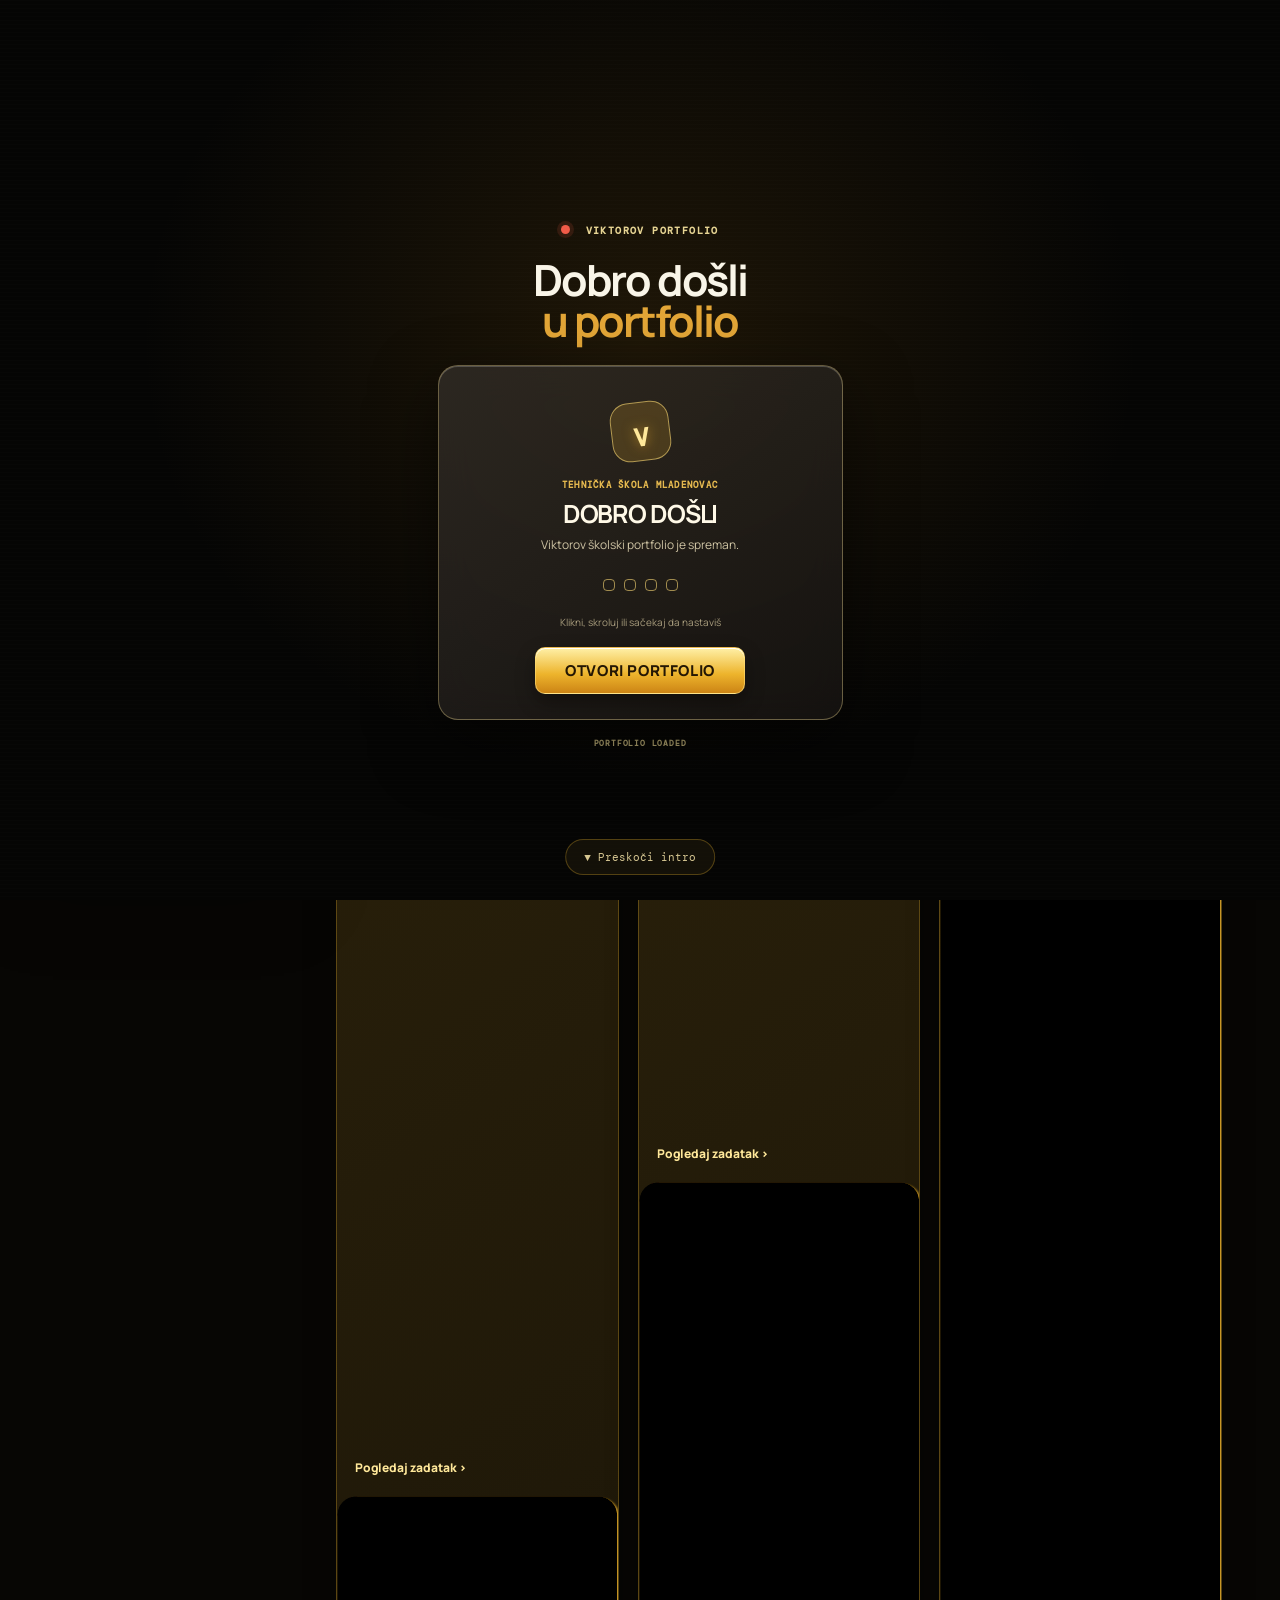
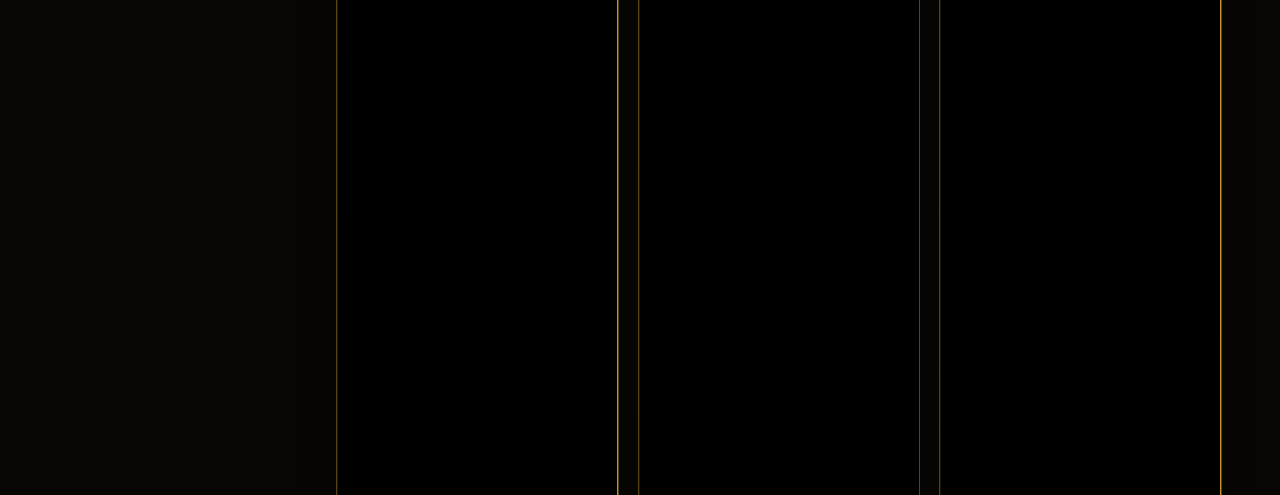
==== commit 72c94537: "?" ====
--- a/index.html
+++ b/index.html
@@ -6,7 +6,8 @@
 <title>Viktorov dnevnik — Home</title>
 <meta name="description" content="A running record of my programming class — assignments, homework, and everything I'm learning along the way.">
 <link rel="icon" href="data:image/svg+xml,<svg xmlns=%22http://www.w3.org/2000/svg%22 viewBox=%220 0 100 100%22><text y=%22.9em%22 font-size=%2290%22>💻</text></svg>">
-<link rel="stylesheet" href="assets/css/style.css">
+<link rel="stylesheet" href="assets/css/app.css">
+<link rel="stylesheet" href="assets/css/refined.css">
 </head>
 <body class="app-page home-page">
 
@@ -145,6 +146,7 @@
 <script src="assets/js/quotes.js"></script>
 <script src="assets/js/render.js"></script>
 <script src="assets/js/matrix.js"></script>
+<script src="assets/js/starfield.js"></script>
 <script src="assets/js/intro.js"></script>
 </body>
 </html>
--- a/assets/css/app.css
+++ b/assets/css/app.css
@@ -0,0 +1,6 @@
+@import url("https://fonts.googleapis.com/css2?family=DM+Mono:wght@400;500&family=Manrope:wght@400;500;600;700;800&display=swap");
+:root{--void:#070604;--ink:#fff9e7;--muted:#c8bc99;--dim:#80765d;--gold:#f0b62d;--hot:#ffe89a;--deep:#a96c11;--line:#f6be3147;--line2:#ffdc7894;--r:18px;--sans:Manrope,system-ui,sans-serif;--mono:"DM Mono",monospace;--side:278px;--ease:cubic-bezier(.22,1,.36,1)}*{box-sizing:border-box}html{scroll-behavior:smooth;scrollbar-color:var(--gold) #151005}body{margin:0;color:var(--ink);background:radial-gradient(50rem 36rem at 93% -10%,#b8790d33,transparent 68%),radial-gradient(45rem 32rem at -10% 105%,#f0b62d1c,transparent 70%),var(--void);font:15px/1.55 var(--sans)}a{color:inherit;text-decoration:none}button,input{font:inherit}button{cursor:pointer}h1,h2,h3,p{margin:0}h1,h2,h3{line-height:1.08;letter-spacing:-.045em}::selection{background:#f0b62d55}:focus-visible{outline:2px solid var(--hot);outline-offset:3px}.matrix-rain,.starfield{position:fixed;z-index:0;inset:0;width:100vw;height:100vh;pointer-events:none}.matrix-rain{opacity:.4}.shell,.topbar,.task-topbar,.task-main{position:relative;z-index:1}.shell{display:flex;min-height:100vh}
+.sidebar{position:sticky;top:0;display:flex;width:var(--side);height:100vh;flex:0 0 var(--side);overflow:auto;flex-direction:column;gap:24px;padding:26px 18px 20px;background:linear-gradient(180deg,#191408f7,#090805f2);border-right:1px solid var(--line);box-shadow:18px 0 70px #0005}.brand{display:flex;align-items:center;gap:11px}.brand-mark{width:39px;height:39px;overflow:hidden;border:1px solid var(--line2);border-radius:12px;background:#f0b62d2e}.brand-logo img{width:100%;height:100%;object-fit:contain}.brand-text{display:flex;flex-direction:column}.brand-text .name{font-size:13px;font-weight:800}.brand-text .role,.eyebrow,.section-kicker{color:var(--gold);font:700 10px var(--mono);letter-spacing:.13em}.side-profile{display:flex;gap:14px;align-items:center;padding:15px;border:1px solid var(--line2);border-radius:var(--r);background:linear-gradient(135deg,#3f310ebb,#18140ad1)}.profile-avatar{width:66px;height:66px;flex:0 0 66px;overflow:hidden;border:2px solid var(--gold);border-radius:50%;background:#8e620f;box-shadow:0 0 22px #f0b62d55}.profile-avatar img{width:100%;height:100%;object-fit:cover;filter:sepia(.7) saturate(.8) hue-rotate(345deg)}.profile-details{display:grid;min-width:0;flex:1;grid-template-columns:1.4fr .9fr;gap:7px}.side-profile .field{display:flex;min-width:0;flex-direction:column;padding:6px 7px;border:1px solid #f0b62d55;border-radius:7px;background:#8f651221}.side-profile .field:first-child{grid-column:1/-1}.side-profile .k{color:#e5bb52;font:700 8px var(--mono)}.side-profile .v{color:#fff2bf;font-size:10px;font-weight:700}.side-profile .field:last-child .v{color:var(--hot);font:700 16px var(--mono)}.side-nav{display:flex;flex-direction:column;gap:6px}.side-nav a{position:relative;display:flex;align-items:center;gap:11px;min-height:44px;padding:10px 12px;border:1px solid transparent;border-radius:11px;color:#bdb28e;font-size:13px;font-weight:700;transition:.22s var(--ease)}.side-nav a:hover{transform:translateX(4px);color:var(--ink);background:#c3840d1c}.side-nav a.active{color:var(--ink);border-color:var(--line2);background:linear-gradient(90deg,#f0b62d35,#8251062e)}.nav-icon{display:grid;width:18px;color:var(--gold)}.nav-icon svg{width:17px;fill:none;stroke:currentColor;stroke-width:1.8}.nav-arrow{margin-left:auto;color:var(--gold);font-size:21px}.daily-quote{padding:12px;border:1px solid var(--line);border-radius:14px;background:linear-gradient(135deg,#84530633,#1f1908a6)}.daily-quote-head{color:var(--hot);font:700 9px var(--mono);letter-spacing:.12em}.daily-quote blockquote{margin:8px 0 0;color:#d6caa4;font-size:11px;font-weight:600}.sidebar-footer{margin-top:auto;padding-top:15px;border-top:1px solid var(--line)}.sidebar-footer a{display:block;margin:8px 0;color:#b9ac82;font-size:11px}.maxwell-widget{display:flex;align-items:center;flex-direction:column;gap:8px}.maxwell-cat{width:112px;max-height:86px;object-fit:contain}.maxwell-home-slot{height:1px}.topbar{position:sticky;top:0;z-index:40;display:none;align-items:center;justify-content:space-between;padding:12px 18px;background:#110e06ed;border-bottom:1px solid var(--line)}.nav-toggle{width:38px;height:38px;border:1px solid var(--line2);border-radius:10px;background:#211a08;color:var(--gold)}
+main.content{min-width:0;flex:1;padding:68px clamp(24px,4.5vw,72px) 90px}.wrap{max-width:1200px;margin:auto}.page-head,.welcome-card{position:relative;overflow:hidden;border:1px solid var(--line);border-radius:var(--r);background:linear-gradient(115deg,#34280ad9,#141006d6);box-shadow:0 20px 60px #0005,inset 0 1px #fff2}.page-head{margin-bottom:26px;padding:32px 34px}.page-head h1{font-size:clamp(30px,4vw,47px)}.page-head .desc{margin-top:10px;color:var(--muted)}.btn{display:inline-flex;align-items:center;justify-content:center;gap:8px;min-height:40px;padding:9px 16px;border:1px solid #ffdb6e66;border-radius:11px;background:linear-gradient(#4a3b13,#1f1908);color:var(--ink);font-size:13px;font-weight:800;transition:.2s var(--ease)}.btn:hover{transform:translateY(-2px);border-color:var(--hot);box-shadow:0 10px 24px #0005,0 0 17px #f0b62d33}.btn.primary{border-color:#ffe78fb3;background:linear-gradient(#fff2ac,#f7c843 52%,#d88a16);color:#211500}.chip,.filter-chip,.badge,.card-state{display:inline-flex;align-items:center;gap:5px;padding:5px 9px;border:1px solid var(--line);border-radius:99px;background:#f0b62d18;color:var(--hot);font:700 9px var(--mono);letter-spacing:.07em}.filter-chip{cursor:pointer}.filter-chip.active,.filter-chip:hover{background:linear-gradient(120deg,#ffe992,#eeb02b);color:#241802}.card-state:before{content:"";width:5px;height:5px;border-radius:50%;background:var(--gold);box-shadow:0 0 8px var(--gold)}.card-state.is-pending{color:var(--muted);background:#bfb38e12}.card-state.is-pending:before{background:#8c825f;box-shadow:none}
+/* content */.welcome-card{display:flex;align-items:center;justify-content:space-between;min-height:300px;gap:30px;padding:clamp(30px,4vw,52px);border-color:var(--line2)}.welcome-copy{position:relative;z-index:1;display:grid;grid-template-columns:52px 1fr;gap:12px}.welcome-mark{display:grid;width:50px;height:50px;place-items:center;border:1px solid var(--line2);border-radius:15px;background:#f0b62d25;color:var(--hot);font:700 18px var(--mono)}.welcome-copy h1{font-size:clamp(32px,4.2vw,49px)}.welcome-copy h1 span{color:var(--gold)}.welcome-copy p,.welcome-actions{grid-column:1/-1}.welcome-copy p{margin-top:12px;color:#d2c5a3}.welcome-actions{display:flex;gap:10px}.welcome-illustration{position:relative;width:180px;height:135px;flex:0 0 180px}.screen{position:absolute;right:19px;top:13px;display:grid;width:83px;height:55px;place-items:center;border:2px solid var(--gold);border-radius:3px;color:var(--hot);font:700 17px var(--mono);transform:skew(-11deg) rotate(7deg);box-shadow:0 0 28px #f0b62d66}.keyboard,.book{position:absolute;border:1px solid var(--deep);background:#5c3c09}.keyboard{right:5px;top:75px;width:115px;height:14px;transform:skew(-21deg)}.book{left:13px;width:70px;height:10px;transform:skew(-24deg)}.book-one{bottom:32px}.book-two{bottom:19px;left:20px;width:61px}.recent-work{margin-top:39px}.recent-work-head{display:flex;align-items:end;justify-content:space-between;margin-bottom:17px}.recent-work h2{font-size:28px}.live-status{display:flex;overflow:hidden;border:1px solid var(--line2);border-radius:13px;background:#1c1608cc}.live-clock,.lesson-timer{padding:9px 12px;font:11px var(--mono)}.clock-dot{display:inline-block;width:7px;height:7px;margin-right:7px;border-radius:50%;background:var(--gold);box-shadow:0 0 9px var(--gold)}.lesson-timer{border-left:1px solid var(--line);background:#f0b62d14}.lesson-status{display:block;color:var(--muted);font-size:9px}.lesson-timer time{color:var(--hot);font-weight:700}.recent-work-grid,.card-grid{display:grid;grid-template-columns:repeat(3,minmax(0,1fr));gap:19px}.recent-work-card,.card{display:flex;overflow:hidden;flex-direction:column;border:1px solid var(--line);border-radius:var(--r);background:linear-gradient(145deg,#31260cdb,#141007ee);box-shadow:inset 0 1px #fff1,0 14px 32px #0004;transition:.25s var(--ease)}.recent-work-card:hover,.card:hover{transform:translateY(-6px);border-color:var(--line2);box-shadow:0 22px 43px #0007,0 0 23px #f0b62d26}.recent-preview,.thumb{display:grid;min-height:150px;place-items:center;overflow:hidden;border-bottom:1px solid var(--line);background:linear-gradient(115deg,#ffda611f,#8752031a),#241807}.recent-preview img,.thumb img{width:100%;height:100%;object-fit:cover;filter:sepia(.32) saturate(.8)}.thumb{min-height:0;width:100%;padding:0;border-width:0 0 1px;aspect-ratio:16/9}.thumb-placeholder{display:flex;align-items:flex-end;justify-content:space-between;padding:18px;background:linear-gradient(135deg,#f0b62d33,#6b410333)}.placeholder-number{color:#ffe68a66;font:600 58px var(--mono)}.placeholder-label,.recent-label{color:var(--hot);font:700 10px var(--mono);letter-spacing:.1em}.recent-code{display:grid;width:72%;gap:9px}.recent-code span{color:var(--hot);font:600 18px var(--mono)}.recent-code i{height:5px;border-radius:99px;background:linear-gradient(90deg,#ffe995,#edac26);box-shadow:0 0 9px #f0b62d66}.recent-code i:nth-of-type(2){width:78%}.recent-code i:nth-of-type(3){width:52%}.recent-work-card-body,.card-body{display:flex;flex:1;flex-direction:column;gap:10px;padding:18px}.recent-work-card p,.card .desc{display:-webkit-box;overflow:hidden;color:var(--muted);font-size:12px;-webkit-box-orient:vertical;-webkit-line-clamp:2}.recent-link{margin-top:auto;color:var(--hot);font-size:12px;font-weight:800}.card-top{display:flex;justify-content:space-between}.card h3{font-size:18px}.lesson-tag,.date{color:#9f9474;font:10px var(--mono)}.card-tags,.toolbar,.filter-chips{display:flex;flex-wrap:wrap;gap:7px}.card-actions{margin-top:auto}.card-actions .btn{width:100%}.toolbar{margin-bottom:18px}.search-input{width:min(430px,100%);min-height:47px;padding:12px 16px;border:1px solid var(--line);border-radius:13px;background:#1d180bdd;color:var(--ink)}.filter-chips{margin-bottom:23px}.notice{margin-bottom:22px;padding:13px 15px;border:1px solid var(--line);border-left:2px solid var(--gold);border-radius:13px;background:#87550520;color:var(--muted)}.empty-state{margin-top:25px;padding:42px;border:1px dashed var(--line2);border-radius:var(--r);color:var(--muted);text-align:center}.card.is-pagination-hidden{display:none}.load-more{display:flex;justify-content:center;margin-top:28px}.site-footer{margin-top:38px;padding-top:17px;border-top:1px solid var(--line);color:var(--dim);font-size:12px;text-align:center}
+@media(max-width:860px){.sidebar{display:none}.sidebar.mobile-open{position:fixed;z-index:80;display:flex;width:min(320px,88vw);box-shadow:0 0 0 100vmax #000a}.topbar{display:flex}main.content{padding:38px 19px}.card-grid,.recent-work-grid{grid-template-columns:repeat(2,1fr)}}@media(max-width:620px){.card-grid,.recent-work-grid{grid-template-columns:1fr}.welcome-illustration{display:none}.page-head{padding:25px}.recent-work-head{display:block}.live-status{margin-top:14px}}@media(prefers-reduced-motion:reduce){*,*:before,*:after{animation:none!important;transition:none!important}.matrix-rain,.starfield{display:none}}
--- a/assets/css/refined.css
+++ b/assets/css/refined.css
@@ -0,0 +1,9 @@
+/* Final site-wide component layer. Loaded after style.css. */
+.task-topbar{display:flex;align-items:center;justify-content:space-between;padding:16px 7%;border-bottom:1px solid var(--line);background:#110e06e8;backdrop-filter:blur(15px)}
+.back-link,.task-brand,.panel-kicker{color:var(--hot);font:700 11px var(--mono);letter-spacing:.08em}.task-main{padding:58px 24px}.task-wrap,.task-missing{max-width:1120px;margin:auto}.task-head{margin-bottom:22px}.submission-form{display:grid;grid-template-columns:1.3fr .7fr;gap:18px}.submission-panel{padding:21px;border:1px solid var(--line);border-radius:var(--r);background:linear-gradient(145deg,#30260cdd,#141007ee);box-shadow:inset 0 1px #fff2,0 14px 32px #0004}.panel-heading{margin-bottom:15px}.panel-heading h2{font-size:20px}.code-view,.proof-display{display:block;width:100%;min-height:360px;margin:0;padding:16px;overflow:auto;border:1px solid var(--line);border-radius:12px;background:#100d05;color:#fff1bd;font:12px/1.65 var(--mono);white-space:pre}.proof-display{display:grid;place-items:center;padding:0;white-space:normal}.proof-display img{width:100%;max-height:520px;object-fit:contain;filter:sepia(.25)}.proof-hint{color:var(--muted);font:11px var(--mono);text-align:center}.task-missing{color:var(--muted)}
+.lightbox{position:fixed;z-index:2000;inset:0;display:none;place-items:center;padding:22px;background:#040301dd;backdrop-filter:blur(10px)}.lightbox.open{display:grid}.lightbox-inner{width:min(920px,100%);overflow:hidden;border:1px solid var(--line2);border-radius:var(--r);background:#1b1507;box-shadow:0 24px 80px #000b,0 0 35px #f0b62d2b}.lightbox-head{display:flex;align-items:center;justify-content:space-between;padding:12px 16px;border-bottom:1px solid var(--line);color:var(--muted);font:11px var(--mono)}.lightbox-close{border:0;background:none;color:var(--gold);font-size:20px}.lightbox-inner img{display:block;width:100%;max-height:76vh;object-fit:contain}.page-transition{position:fixed;z-index:1900;inset:0;opacity:0;pointer-events:none;background:radial-gradient(circle at 70% 35%,#f0b62d2d,transparent 34%),#070604;transition:opacity .2s}.is-page-leaving .page-transition{opacity:1}
+
+/* Glossy OTP-reference intro. The main call to action deliberately waits for a click. */
+.site-intro{position:fixed;z-index:3000;inset:0;display:grid;align-items:start;justify-items:center;overflow:hidden;padding:42px 20px 88px;background:radial-gradient(ellipse at 50% 38%,#7a541238,transparent 55%),#050504;transition:opacity .7s var(--ease),visibility .7s,transform .7s var(--ease)}.site-intro[hidden]{display:none}.site-intro.is-leaving{opacity:0;visibility:hidden;transform:scale(1.03);pointer-events:none}body.intro-active{overflow:hidden}.intro-noise{position:absolute;inset:0;opacity:.08;background:repeating-linear-gradient(0deg,transparent 0 3px,#ffe68a33 4px);mix-blend-mode:screen}.intro-showcase{position:relative;width:min(100%,405px);text-align:center}.intro-brand{color:#e6d493;font:700 10px var(--mono);letter-spacing:.14em}.intro-rec{display:inline-block;width:9px;height:9px;margin-right:8px;border-radius:50%;background:#f05b48;box-shadow:0 0 0 4px #f05b4822}.intro-showcase>h1{margin:23px 0;color:#f9f5e8;font-size:43px;line-height:.95}.intro-showcase>h1 span{display:block;color:#e3a637}.intro-glass-card{position:relative;overflow:hidden;padding:36px 25px 25px;border:1px solid #ffe79955;border-radius:20px;background:linear-gradient(145deg,#35302bbb,#191613bb);box-shadow:0 24px 65px #0008,inset 0 1px #fff3;backdrop-filter:blur(18px)}.intro-glass-card:after{content:"";position:absolute;inset:0;pointer-events:none;background:linear-gradient(110deg,transparent 18%,#fffcdf22 48%,transparent 59%);transform:translateX(-135%)}.intro-emblem{display:grid;width:59px;height:59px;margin:auto auto 18px;place-items:center;border:1px solid var(--line2);border-radius:18px;background:#f0b62d2e;color:var(--hot);font:700 25px var(--mono);text-shadow:0 0 12px #f0b62d88;transform:rotate(-7deg);animation:intro-float 3.5s ease-in-out infinite}.intro-kicker{color:#e5b94f;font:700 9px var(--mono);letter-spacing:.14em}.intro-glass-card h2{margin:9px 0;font-size:25px}.intro-subtitle{color:#cfc4a4;font-size:12px}.intro-welcome-line{display:flex;justify-content:center;gap:9px;margin:24px}.intro-welcome-line span{width:12px;height:12px;border:1px solid var(--line2);border-radius:4px}.intro-hint{margin:0 0 17px;color:#a99d7e;font-size:10px}.intro-enter{min-width:210px;padding:11px 18px;border:1px solid var(--line2);border-radius:10px;background:linear-gradient(#fff0a7,#edb42c 58%,#cc8415);color:#241704;box-shadow:inset 0 1px #fff,0 8px 20px #0005;font-weight:800;letter-spacing:.04em;transition:.2s var(--ease)}.intro-enter:hover{transform:translateY(-2px);filter:brightness(1.08);box-shadow:inset 0 1px #fff,0 12px 30px #f0b62d66}.intro-footer-card{margin:18px auto;color:#b8a973;font:700 8px var(--mono);letter-spacing:.1em}.intro-skip{position:fixed;bottom:25px;left:50%;padding:10px 18px;border:1px solid var(--line);border-radius:99px;background:#1a160bb3;color:#d7c792;font:11px var(--mono);transform:translateX(-50%)}.intro-skip:hover{color:var(--hot)}.site-intro.is-verifying .intro-welcome-line span{background:var(--gold);box-shadow:0 0 12px var(--gold);animation:intro-cell .65s ease-in-out infinite}.site-intro.is-verifying .intro-welcome-line span:nth-child(2){animation-delay:.13s}.site-intro.is-verifying .intro-welcome-line span:nth-child(3){animation-delay:.26s}.site-intro.is-verifying .intro-welcome-line span:nth-child(4){animation-delay:.39s}.site-intro.is-unlocking .intro-glass-card{border-color:var(--hot);box-shadow:0 0 55px #f0b62d66}.site-intro.is-unlocking .intro-glass-card:after{animation:intro-sweep .7s var(--ease) forwards}@keyframes intro-float{50%{transform:rotate(-2deg) translateY(-5px)}}@keyframes intro-cell{50%{transform:translateY(-3px)}}@keyframes intro-sweep{to{transform:translateX(135%)}}
+.reveal-on-scroll{opacity:0;transform:translateY(18px);transition:opacity .58s ease var(--reveal-delay,0ms),transform .58s var(--ease) var(--reveal-delay,0ms)}.reveal-on-scroll.is-revealed{opacity:1;transform:none}
+@media(max-width:860px){.sidebar{display:none}.sidebar.mobile-open{position:fixed;z-index:80;display:flex;width:min(320px,88vw);box-shadow:0 0 0 100vmax #000a}.topbar{display:flex}.submission-form{grid-template-columns:1fr}main.content{padding:38px 19px}.card-grid,.recent-work-grid{grid-template-columns:repeat(2,1fr)}}@media(max-width:620px){.card-grid,.recent-work-grid{grid-template-columns:1fr}.welcome-illustration{display:none}.page-head{padding:25px}.recent-work-head{display:block}.live-status{margin-top:14px}.task-main{padding:34px 16px}.intro-showcase>h1{font-size:38px}}@media(prefers-reduced-motion:reduce){*,*:before,*:after{animation:none!important;transition:none!important}.matrix-rain,.starfield{display:none}.reveal-on-scroll{opacity:1;transform:none}}
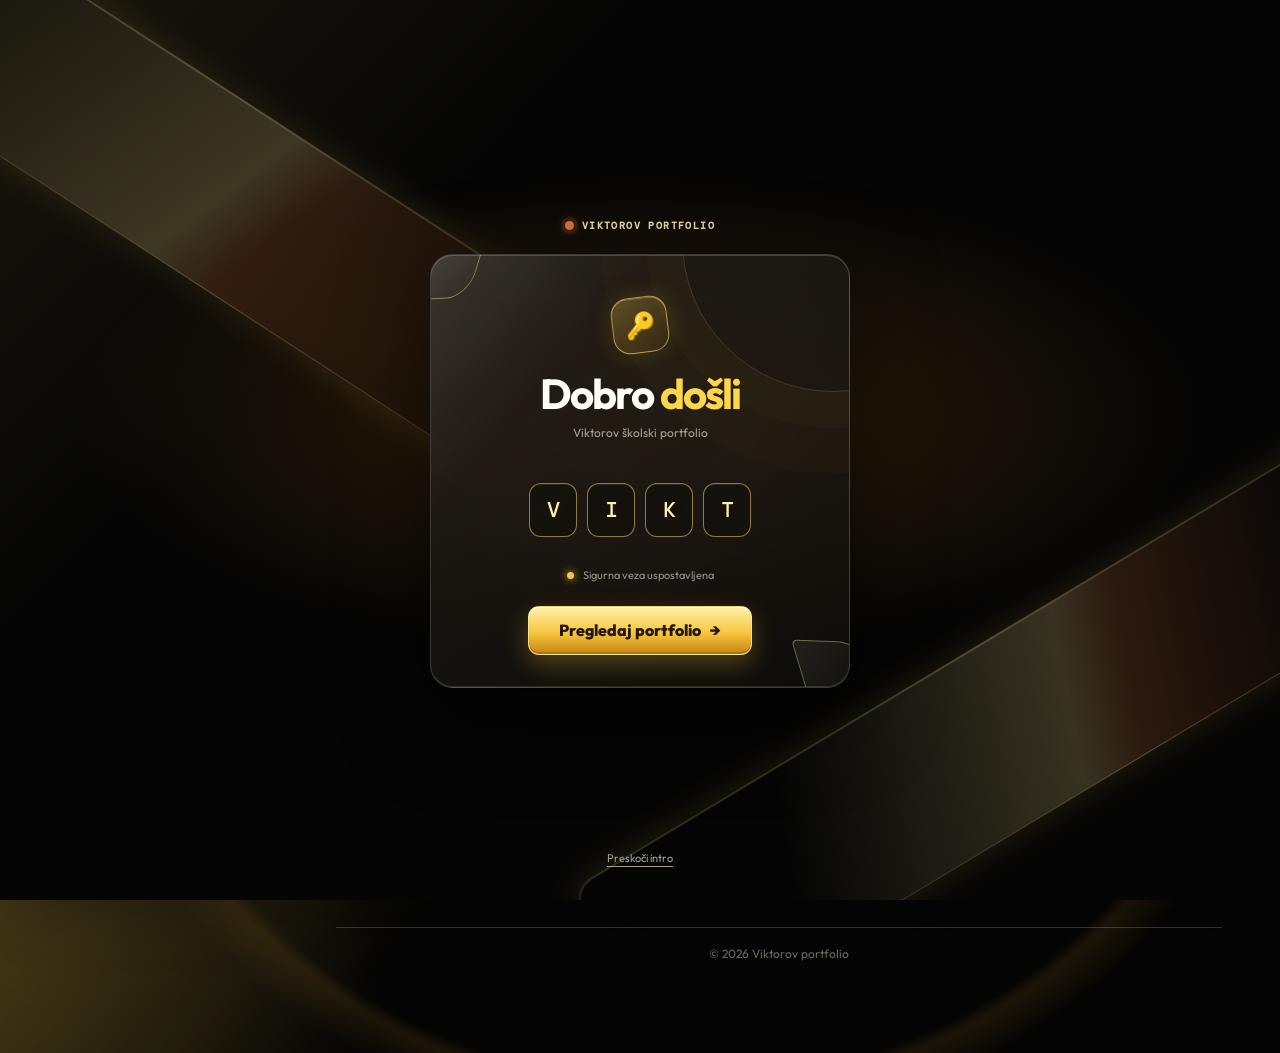
==== commit 9dc0b3f7: "." ====
--- a/index.html
+++ b/index.html
@@ -6,32 +6,12 @@
 <title>Viktorov dnevnik — Home</title>
 <meta name="description" content="A running record of my programming class — assignments, homework, and everything I'm learning along the way.">
 <link rel="icon" href="data:image/svg+xml,<svg xmlns=%22http://www.w3.org/2000/svg%22 viewBox=%220 0 100 100%22><text y=%22.9em%22 font-size=%2290%22>💻</text></svg>">
-<link rel="stylesheet" href="assets/css/app.css">
-<link rel="stylesheet" href="assets/css/refined.css">
+<link rel="stylesheet" href="assets/css/style.css">
+<link rel="stylesheet" href="assets/css/intro.css">
 </head>
 <body class="app-page home-page">
 
-<section class="site-intro" aria-label="Uvod u Viktorov portfolio">
-  <div class="intro-noise" aria-hidden="true"></div>
-  <div class="intro-gold-streak streak-one" aria-hidden="true"></div>
-  <div class="intro-gold-streak streak-two" aria-hidden="true"></div>
-  <div class="intro-glass-corner corner-one" aria-hidden="true"></div>
-  <div class="intro-glass-corner corner-two" aria-hidden="true"></div>
-  <div class="intro-showcase">
-    <p class="intro-brand"><span class="intro-rec" aria-hidden="true"></span> VIKTOROV PORTFOLIO</p>
-    <h1>Dobro došli<span>u portfolio</span></h1>
-    <section class="intro-glass-card" aria-label="Dobro došli">
-      <div class="intro-emblem" aria-hidden="true"><i></i><b>V</b></div>
-      <p class="intro-kicker">TEHNIČKA ŠKOLA MLADENOVAC</p>
-      <h2>DOBRO DOŠLI</h2>
-      <p class="intro-subtitle">Viktorov školski portfolio je spreman.</p>
-      <div class="intro-welcome-line" aria-hidden="true"><span></span><span></span><span></span><span></span></div>
-      <p class="intro-hint">Klikni, skroluj ili sačekaj da nastaviš</p>
-      <button class="intro-enter" type="button" data-intro-skip><i aria-hidden="true"></i> OTVORI PORTFOLIO</button>
-    </section>
-    <div class="intro-footer-card" aria-hidden="true"><span></span><span>PORTFOLIO LOADED</span><i></i></div>
-  </div>
-  <button class="intro-skip" type="button" data-intro-skip><span aria-hidden="true">▼</span> Preskoči intro</button>
+<section class="site-intro" aria-label="Uvod u Viktorov portfolio" hidden>
 </section>
 
 <div class="topbar">
--- a/assets/css/style.css
+++ b/assets/css/style.css
@@ -0,0 +1,1374 @@
+@import url("https://fonts.googleapis.com/css2?family=DM+Mono:wght@400;500&family=Outfit:wght@400;500;600;700;800&display=swap");
+
+/* ==========================================================
+   DESIGN TOKENS
+   Glassy OTP / warm metal visual system
+   ========================================================== */
+
+:root {
+  --color-void: #050505;
+  --color-ink: #fffdf5;
+  --color-muted: #a29b8d;
+  --color-faint: #70695b;
+  --color-gold: #f5c542;
+  --color-gold-light: #ffd84a;
+  --color-gold-pale: #fff0ae;
+  --color-gold-deep: #b8962e;
+  --color-copper: #d9743a;
+  --color-copper-light: #ff8a4c;
+  --color-success: #22c55e;
+  --color-success-light: #34d399;
+  --glass-surface: rgba(20, 18, 14, 0.72);
+  --glass-strong: rgba(14, 13, 10, 0.91);
+  --glass-border: rgba(255, 255, 255, 0.12);
+  --gold-border: rgba(245, 197, 66, 0.42);
+  --line: rgba(245, 197, 66, 0.24);
+  --radius-card: 20px;
+  --radius-control: 11px;
+  --font-sans: "Outfit", system-ui, sans-serif;
+  --font-mono: "DM Mono", monospace;
+  --sidebar-width: 278px;
+  --content-width: 1220px;
+  --ease-out: cubic-bezier(0.22, 1, 0.36, 1);
+}
+
+* {
+  box-sizing: border-box;
+}
+
+html {
+  scroll-behavior: smooth;
+  scrollbar-color: var(--color-gold) #15120b;
+  scrollbar-width: thin;
+}
+
+body {
+  min-height: 100vh;
+  margin: 0;
+  overflow-x: hidden;
+  background: var(--color-void);
+  color: var(--color-ink);
+  font-family: var(--font-sans);
+  font-size: 16px;
+  line-height: 1.55;
+  -webkit-font-smoothing: antialiased;
+}
+
+a {
+  color: inherit;
+  text-decoration: none;
+}
+
+button,
+input {
+  font: inherit;
+}
+
+button {
+  cursor: pointer;
+}
+
+h1,
+h2,
+h3,
+p {
+  margin: 0;
+}
+
+h1,
+h2,
+h3 {
+  line-height: 1.08;
+  letter-spacing: -0.045em;
+}
+
+::selection {
+  background: rgba(245, 197, 66, 0.3);
+  color: var(--color-ink);
+}
+
+:focus-visible {
+  outline: 2px solid var(--color-gold-light);
+  outline-offset: 3px;
+}
+
+::-webkit-scrollbar {
+  width: 10px;
+  height: 10px;
+}
+
+::-webkit-scrollbar-track {
+  background: #15120b;
+}
+
+::-webkit-scrollbar-thumb {
+  min-height: 44px;
+  border: 3px solid #15120b;
+  border-radius: 999px;
+  background: linear-gradient(#fff0a7, #c6881d) padding-box;
+}
+
+/* ==========================================================
+   ANIMATED BACKGROUND LAYERS
+   ========================================================== */
+
+body.app-page,
+body.task-page {
+  background:
+    radial-gradient(ellipse 58% 44% at 95% 5%, rgba(217, 116, 36, 0.28), transparent 70%),
+    radial-gradient(ellipse 50% 48% at -6% 94%, rgba(245, 197, 66, 0.18), transparent 72%),
+    var(--color-void);
+}
+
+body.app-page::before,
+body.task-page::before {
+  position: fixed;
+  z-index: 0;
+  inset: -28vmax;
+  content: "";
+  pointer-events: none;
+  opacity: 0.85;
+  background:
+    conic-gradient(from 220deg at 58% 52%, transparent 0deg, rgba(255, 211, 90, 0.15) 22deg, transparent 41deg, rgba(217, 116, 58, 0.2) 57deg, transparent 76deg, rgba(255, 219, 120, 0.1) 92deg, transparent 126deg),
+    radial-gradient(ellipse at 52% 58%, transparent 38%, rgba(240, 165, 41, 0.12) 39%, transparent 42%);
+  filter: blur(1px);
+  animation: metal-drift 24s ease-in-out infinite alternate;
+}
+
+body.app-page::after,
+body.task-page::after {
+  position: fixed;
+  z-index: 0;
+  inset: 0;
+  content: "";
+  pointer-events: none;
+  opacity: 0.35;
+  background-image:
+    linear-gradient(rgba(255, 222, 130, 0.07) 1px, transparent 1px),
+    linear-gradient(90deg, rgba(255, 222, 130, 0.07) 1px, transparent 1px);
+  background-size: 62px 62px;
+  mask-image: radial-gradient(ellipse at 58% 45%, #000 8%, transparent 74%);
+}
+
+.matrix-rain,
+.starfield {
+  position: fixed;
+  z-index: 0;
+  inset: 0;
+  width: 100vw;
+  height: 100vh;
+  pointer-events: none;
+}
+
+.matrix-rain {
+  opacity: 0.63;
+  mix-blend-mode: screen;
+  mask-image: linear-gradient(90deg, rgba(0, 0, 0, 0.8), transparent 76%);
+}
+
+.starfield {
+  opacity: 0.9;
+}
+
+@keyframes metal-drift {
+  from {
+    transform: translate3d(-2%, -1%, 0) rotate(-2deg) scale(1.03);
+  }
+
+  to {
+    transform: translate3d(2%, 1%, 0) rotate(2deg) scale(1.08);
+  }
+}
+
+/* ==========================================================
+   APP SHELL / SIDEBAR
+   ========================================================== */
+
+.shell,
+.topbar,
+.task-topbar,
+.task-main {
+  position: relative;
+  z-index: 1;
+}
+
+.shell {
+  display: flex;
+  min-height: 100vh;
+}
+
+.sidebar {
+  position: sticky;
+  top: 0;
+  display: flex;
+  width: var(--sidebar-width);
+  height: 100vh;
+  flex: 0 0 var(--sidebar-width);
+  flex-direction: column;
+  gap: 24px;
+  overflow-y: auto;
+  padding: 26px 18px 20px;
+  background: linear-gradient(180deg, rgba(25, 21, 11, 0.92), rgba(7, 7, 5, 0.94));
+  border-right: 1px solid rgba(245, 197, 66, 0.28);
+  box-shadow: 16px 0 62px rgba(0, 0, 0, 0.32);
+  backdrop-filter: blur(18px);
+}
+
+.sidebar::before {
+  position: absolute;
+  top: 0;
+  right: -1px;
+  width: 1px;
+  height: 32%;
+  content: "";
+  background: linear-gradient(transparent, var(--color-gold), transparent);
+  box-shadow: 0 0 18px var(--color-gold);
+}
+
+.brand {
+  display: flex;
+  align-items: center;
+  gap: 11px;
+}
+
+.brand-mark {
+  display: grid;
+  width: 40px;
+  height: 40px;
+  place-items: center;
+  overflow: hidden;
+  border: 1px solid var(--gold-border);
+  border-radius: 12px;
+  background: linear-gradient(145deg, rgba(255, 230, 134, 0.28), rgba(153, 91, 8, 0.4));
+  box-shadow: inset 0 1px 0 rgba(255, 255, 233, 0.35), 0 0 24px rgba(245, 197, 66, 0.17);
+}
+
+.brand-logo img {
+  width: 100%;
+  height: 100%;
+  object-fit: contain;
+}
+
+.brand-text {
+  display: flex;
+  flex-direction: column;
+}
+
+.brand-text .name {
+  font-size: 13px;
+  font-weight: 800;
+}
+
+.brand-text .role {
+  margin-top: 3px;
+  color: var(--color-gold);
+  font-family: var(--font-mono);
+  font-size: 9px;
+  font-weight: 700;
+  letter-spacing: 0.13em;
+  text-transform: uppercase;
+}
+
+.side-profile,
+.daily-quote {
+  border: 1px solid var(--gold-border);
+  background: linear-gradient(135deg, rgba(70, 53, 14, 0.7), rgba(20, 18, 12, 0.76));
+  box-shadow: inset 0 1px 0 rgba(255, 249, 216, 0.12);
+  backdrop-filter: blur(14px);
+}
+
+.side-profile {
+  display: flex;
+  align-items: center;
+  gap: 14px;
+  padding: 15px;
+  border-radius: var(--radius-card);
+}
+
+.profile-avatar {
+  width: 66px;
+  height: 66px;
+  flex: 0 0 66px;
+  overflow: hidden;
+  border: 2px solid var(--color-gold);
+  border-radius: 50%;
+  background: #6d4709;
+  box-shadow: 0 0 0 3px rgba(245, 197, 66, 0.12), 0 0 25px rgba(245, 197, 66, 0.28);
+}
+
+.profile-avatar img {
+  width: 100%;
+  height: 100%;
+  object-fit: cover;
+  filter: sepia(0.72) saturate(0.78) hue-rotate(345deg);
+}
+
+.profile-details {
+  display: grid;
+  min-width: 0;
+  flex: 1;
+  grid-template-columns: 1.4fr 0.9fr;
+  gap: 7px;
+}
+
+.side-profile .field {
+  display: flex;
+  min-width: 0;
+  flex-direction: column;
+  gap: 2px;
+  padding: 6px 7px;
+  border: 1px solid rgba(255, 217, 102, 0.28);
+  border-radius: 7px;
+  background: rgba(105, 71, 10, 0.2);
+}
+
+.side-profile .field:first-child {
+  grid-column: 1 / -1;
+}
+
+.side-profile .k {
+  color: #e4bb55;
+  font-family: var(--font-mono);
+  font-size: 8px;
+  font-weight: 700;
+  letter-spacing: 0.1em;
+  text-transform: uppercase;
+}
+
+.side-profile .v {
+  color: var(--color-gold-pale);
+  font-size: 10px;
+  font-weight: 700;
+  overflow-wrap: anywhere;
+}
+
+.side-profile .field:last-child .v {
+  color: var(--color-gold-light);
+  font-family: var(--font-mono);
+  font-size: 16px;
+}
+
+.side-nav {
+  display: flex;
+  flex-direction: column;
+  gap: 6px;
+}
+
+.side-nav a {
+  position: relative;
+  display: flex;
+  align-items: center;
+  gap: 11px;
+  min-height: 44px;
+  padding: 10px 12px;
+  border: 1px solid transparent;
+  border-radius: 11px;
+  color: #c2b897;
+  font-size: 13px;
+  font-weight: 700;
+  transition: transform 0.22s var(--ease-out), color 0.22s ease, background 0.22s ease, border-color 0.22s ease;
+}
+
+.side-nav a:hover {
+  transform: translateX(4px);
+  border-color: rgba(255, 217, 104, 0.3);
+  background: rgba(213, 143, 16, 0.11);
+  color: var(--color-ink);
+}
+
+.side-nav a.active {
+  border-color: var(--gold-border);
+  background: linear-gradient(90deg, rgba(245, 197, 66, 0.22), rgba(147, 90, 5, 0.17));
+  color: var(--color-ink);
+}
+
+.side-nav a.active::before {
+  position: absolute;
+  left: 0;
+  width: 2px;
+  height: 17px;
+  content: "";
+  border-radius: 4px;
+  background: var(--color-gold);
+  box-shadow: 0 0 9px var(--color-gold);
+}
+
+.nav-icon {
+  display: grid;
+  width: 18px;
+  place-items: center;
+  color: var(--color-gold);
+}
+
+.nav-icon svg {
+  width: 17px;
+  height: 17px;
+  fill: none;
+  stroke: currentColor;
+  stroke-linecap: round;
+  stroke-linejoin: round;
+  stroke-width: 1.8;
+}
+
+.nav-arrow {
+  margin-left: auto;
+  color: var(--color-gold);
+  font-size: 21px;
+}
+
+.daily-quote {
+  padding: 12px;
+  border-radius: 14px;
+}
+
+.daily-quote-head {
+  color: var(--color-gold-pale);
+  font-family: var(--font-mono);
+  font-size: 9px;
+  font-weight: 700;
+  letter-spacing: 0.12em;
+  text-transform: uppercase;
+}
+
+.daily-quote blockquote {
+  margin: 8px 0 0;
+  color: #d8cba7;
+  font-size: 11px;
+  font-weight: 600;
+}
+
+.sidebar-footer {
+  margin-top: auto;
+  padding-top: 15px;
+  border-top: 1px solid var(--line);
+}
+
+.sidebar-footer a {
+  display: block;
+  margin: 8px 0;
+  color: #c3b68b;
+  font-size: 11px;
+}
+
+.maxwell-widget {
+  display: flex;
+  align-items: center;
+  flex-direction: column;
+  gap: 8px;
+  padding: 8px;
+  border: 1px solid rgba(245, 197, 66, 0.24);
+  border-radius: 14px;
+  background: rgba(26, 21, 9, 0.56);
+}
+
+.maxwell-home-slot {
+  height: 1px;
+}
+
+.maxwell-cat {
+  width: 104px;
+  max-height: 72px;
+  object-fit: contain;
+}
+
+.maxwell-cat.is-free {
+  position: fixed;
+  z-index: 110;
+}
+
+.topbar {
+  position: sticky;
+  top: 0;
+  z-index: 40;
+  display: none;
+  align-items: center;
+  justify-content: space-between;
+  min-height: 64px;
+  padding: 12px 18px;
+  background: rgba(16, 13, 6, 0.94);
+  border-bottom: 1px solid var(--line);
+  backdrop-filter: blur(16px);
+}
+
+.nav-toggle {
+  width: 38px;
+  height: 38px;
+  border: 1px solid var(--gold-border);
+  border-radius: 10px;
+  background: #201908;
+  color: var(--color-gold);
+}
+
+/* ==========================================================
+   CONTENT SURFACES AND BUTTONS
+   ========================================================== */
+
+main.content {
+  min-width: 0;
+  flex: 1;
+  padding: 68px clamp(24px, 4.5vw, 72px) 90px;
+}
+
+.wrap {
+  max-width: var(--content-width);
+  margin: 0 auto;
+}
+
+.page-head,
+.welcome-card {
+  position: relative;
+  overflow: hidden;
+  border: 1px solid var(--gold-border);
+  border-radius: var(--radius-card);
+  background:
+    linear-gradient(115deg, rgba(70, 52, 12, 0.78), rgba(18, 15, 8, 0.84)),
+    var(--glass-surface);
+  box-shadow: 0 22px 65px rgba(0, 0, 0, 0.32), inset 0 1px 0 rgba(255, 247, 213, 0.12);
+  backdrop-filter: blur(14px);
+}
+
+.page-head {
+  margin-bottom: 26px;
+  padding: 32px 34px;
+}
+
+.page-head::after,
+.welcome-card::before {
+  position: absolute;
+  top: -150px;
+  right: -110px;
+  width: 330px;
+  height: 330px;
+  content: "";
+  border: 1px solid rgba(255, 222, 117, 0.2);
+  border-radius: 50%;
+  box-shadow: 0 0 0 42px rgba(245, 197, 66, 0.04), 0 0 0 95px rgba(217, 116, 58, 0.025);
+}
+
+.eyebrow,
+.section-kicker {
+  margin-bottom: 8px;
+  color: var(--color-gold);
+  font-family: var(--font-mono);
+  font-size: 10px;
+  font-weight: 700;
+  letter-spacing: 0.14em;
+  text-transform: uppercase;
+}
+
+.page-head h1 {
+  font-size: clamp(30px, 4vw, 47px);
+}
+
+.page-head .desc {
+  max-width: 62ch;
+  margin-top: 10px;
+  color: var(--color-muted);
+}
+
+.btn {
+  display: inline-flex;
+  align-items: center;
+  justify-content: center;
+  gap: 8px;
+  min-height: 41px;
+  padding: 9px 16px;
+  border: 1px solid rgba(255, 219, 110, 0.44);
+  border-radius: var(--radius-control);
+  background: linear-gradient(180deg, rgba(76, 59, 19, 0.94), rgba(31, 25, 8, 0.96));
+  color: var(--color-ink);
+  font-size: 13px;
+  font-weight: 800;
+  transition: transform 0.2s var(--ease-out), box-shadow 0.2s ease, border-color 0.2s ease, filter 0.2s ease;
+}
+
+.btn:hover {
+  transform: translateY(-2px);
+  border-color: var(--color-gold-pale);
+  box-shadow: 0 10px 24px rgba(0, 0, 0, 0.3), 0 0 19px rgba(245, 197, 66, 0.2);
+}
+
+.btn.primary {
+  border-color: rgba(255, 232, 145, 0.76);
+  background: linear-gradient(180deg, #fff2a9, #f6ca49 52%, #cf8516);
+  color: #241704;
+  box-shadow: inset 0 1px 0 rgba(255, 255, 247, 0.9), inset 0 -2px 0 rgba(118, 69, 0, 0.3), 0 8px 22px rgba(245, 197, 66, 0.24);
+}
+
+.btn.primary:hover {
+  filter: brightness(1.08);
+  box-shadow: inset 0 1px 0 #fffdf1, inset 0 -2px 0 rgba(118, 69, 0, 0.3), 0 13px 32px rgba(245, 197, 66, 0.38);
+}
+
+.chip,
+.filter-chip,
+.badge,
+.card-state {
+  display: inline-flex;
+  align-items: center;
+  gap: 5px;
+  padding: 5px 9px;
+  border: 1px solid var(--line);
+  border-radius: 999px;
+  background: rgba(245, 197, 66, 0.09);
+  color: var(--color-gold-pale);
+  font-family: var(--font-mono);
+  font-size: 9px;
+  font-weight: 700;
+  letter-spacing: 0.07em;
+}
+
+.filter-chip {
+  cursor: pointer;
+}
+
+.filter-chip:hover,
+.filter-chip.active {
+  border-color: transparent;
+  background: linear-gradient(120deg, #ffe992, #eeb02b);
+  color: #241802;
+}
+
+.card-state::before {
+  width: 5px;
+  height: 5px;
+  content: "";
+  border-radius: 50%;
+  background: var(--color-gold);
+  box-shadow: 0 0 8px var(--color-gold);
+}
+
+.card-state.is-pending {
+  color: var(--color-muted);
+  background: rgba(190, 181, 144, 0.08);
+}
+
+.card-state.is-pending::before {
+  background: #847b62;
+  box-shadow: none;
+}
+
+/* ==========================================================
+   HOME HERO AND RECENT WORK
+   ========================================================== */
+
+.welcome-card {
+  display: flex;
+  align-items: center;
+  justify-content: space-between;
+  min-height: 300px;
+  gap: 30px;
+  padding: clamp(30px, 4vw, 52px);
+}
+
+.welcome-copy {
+  position: relative;
+  z-index: 1;
+  display: grid;
+  grid-template-columns: 52px 1fr;
+  gap: 12px;
+}
+
+.welcome-mark {
+  display: grid;
+  width: 50px;
+  height: 50px;
+  place-items: center;
+  border: 1px solid var(--gold-border);
+  border-radius: 15px;
+  background: linear-gradient(145deg, rgba(255, 221, 110, 0.26), rgba(121, 72, 5, 0.3));
+  color: var(--color-gold-pale);
+  font-family: var(--font-mono);
+  font-size: 18px;
+  font-weight: 700;
+}
+
+.welcome-copy h1 {
+  font-size: clamp(32px, 4.2vw, 49px);
+}
+
+.welcome-copy h1 span {
+  color: var(--color-gold);
+}
+
+.welcome-copy p,
+.welcome-actions {
+  grid-column: 1 / -1;
+}
+
+.welcome-copy p {
+  max-width: 48ch;
+  margin-top: 12px;
+  color: #d4c7a5;
+}
+
+.welcome-actions {
+  display: flex;
+  flex-wrap: wrap;
+  gap: 10px;
+}
+
+.welcome-illustration {
+  position: relative;
+  width: 180px;
+  height: 135px;
+  flex: 0 0 180px;
+}
+
+.screen {
+  position: absolute;
+  top: 13px;
+  right: 19px;
+  display: grid;
+  width: 83px;
+  height: 55px;
+  place-items: center;
+  border: 2px solid var(--color-gold);
+  border-radius: 3px;
+  color: var(--color-gold-pale);
+  font-family: var(--font-mono);
+  font-size: 17px;
+  font-weight: 700;
+  transform: skew(-11deg) rotate(7deg);
+  box-shadow: 0 0 28px rgba(245, 197, 66, 0.38);
+}
+
+.keyboard,
+.book {
+  position: absolute;
+  border: 1px solid var(--color-gold-deep);
+  background: #5c3c09;
+}
+
+.keyboard {
+  top: 75px;
+  right: 5px;
+  width: 115px;
+  height: 14px;
+  transform: skew(-21deg);
+}
+
+.book {
+  left: 13px;
+  width: 70px;
+  height: 10px;
+  transform: skew(-24deg);
+}
+
+.book-one {
+  bottom: 32px;
+}
+
+.book-two {
+  bottom: 19px;
+  left: 20px;
+  width: 61px;
+}
+
+.recent-work {
+  margin-top: 40px;
+}
+
+.recent-work-head {
+  display: flex;
+  align-items: end;
+  justify-content: space-between;
+  gap: 20px;
+  margin-bottom: 18px;
+}
+
+.recent-work h2 {
+  font-size: 28px;
+}
+
+.live-status {
+  display: flex;
+  overflow: hidden;
+  border: 1px solid var(--gold-border);
+  border-radius: 13px;
+  background: rgba(28, 22, 8, 0.8);
+  backdrop-filter: blur(10px);
+}
+
+.live-clock,
+.lesson-timer {
+  padding: 9px 12px;
+  font-family: var(--font-mono);
+  font-size: 11px;
+}
+
+.clock-dot {
+  display: inline-block;
+  width: 7px;
+  height: 7px;
+  margin-right: 7px;
+  border-radius: 50%;
+  background: var(--color-gold);
+  box-shadow: 0 0 9px var(--color-gold);
+}
+
+.lesson-timer {
+  border-left: 1px solid var(--line);
+  background: rgba(245, 197, 66, 0.08);
+}
+
+.lesson-status {
+  display: block;
+  color: var(--color-muted);
+  font-size: 9px;
+}
+
+.lesson-timer time {
+  color: var(--color-gold-pale);
+  font-weight: 700;
+}
+
+/* ==========================================================
+   ASSIGNMENT AND HOMEWORK CARDS
+   ========================================================== */
+
+.recent-work-grid,
+.card-grid {
+  display: grid;
+  grid-template-columns: repeat(3, minmax(0, 1fr));
+  align-items: start;
+  gap: 19px;
+}
+
+.recent-work-card,
+.card {
+  display: flex;
+  overflow: hidden;
+  flex-direction: column;
+  min-width: 0;
+  border: 1px solid var(--line);
+  border-radius: var(--radius-card);
+  background: linear-gradient(145deg, rgba(51, 39, 11, 0.87), rgba(18, 15, 7, 0.94));
+  box-shadow: inset 0 1px 0 rgba(255, 249, 217, 0.08), 0 14px 34px rgba(0, 0, 0, 0.2);
+  transition: transform 0.25s var(--ease-out), box-shadow 0.25s ease, border-color 0.25s ease;
+}
+
+.recent-work-card:hover,
+.card:hover {
+  transform: translateY(-6px);
+  border-color: var(--gold-border);
+  box-shadow: 0 22px 45px rgba(0, 0, 0, 0.37), 0 0 25px rgba(245, 197, 66, 0.14);
+}
+
+.recent-preview,
+.thumb {
+  position: relative;
+  display: grid;
+  min-height: 150px;
+  place-items: center;
+  overflow: hidden;
+  border: 0;
+  border-bottom: 1px solid var(--line);
+  background: linear-gradient(115deg, rgba(255, 217, 97, 0.12), rgba(135, 82, 3, 0.1)), #241807;
+}
+
+.thumb {
+  width: 100%;
+  min-height: 0;
+  padding: 0;
+  aspect-ratio: 16 / 10;
+}
+
+.recent-preview::before,
+.recent-preview::after {
+  position: absolute;
+  width: 175px;
+  height: 175px;
+  content: "";
+  border: 1px solid rgba(255, 223, 119, 0.2);
+  border-radius: 50%;
+}
+
+.recent-preview::before {
+  top: -92px;
+  right: -58px;
+}
+
+.recent-preview::after {
+  bottom: -110px;
+  left: -78px;
+}
+
+.recent-preview img,
+.thumb img {
+  width: 100%;
+  height: 100%;
+  object-fit: cover;
+  filter: sepia(0.28) saturate(0.85) contrast(1.04);
+  transition: transform 0.4s var(--ease-out);
+}
+
+.card:hover .thumb img {
+  transform: scale(1.045);
+}
+
+.thumb-placeholder {
+  display: flex;
+  align-items: flex-end;
+  justify-content: space-between;
+  padding: 18px;
+  background: linear-gradient(135deg, rgba(245, 197, 66, 0.2), rgba(107, 65, 3, 0.2));
+}
+
+.placeholder-number {
+  color: rgba(255, 230, 138, 0.42);
+  font-family: var(--font-mono);
+  font-size: 58px;
+  font-weight: 600;
+}
+
+.placeholder-label,
+.recent-label {
+  color: var(--color-gold-pale);
+  font-family: var(--font-mono);
+  font-size: 10px;
+  font-weight: 700;
+  letter-spacing: 0.1em;
+  text-transform: uppercase;
+}
+
+.recent-code {
+  position: relative;
+  z-index: 1;
+  display: grid;
+  width: 72%;
+  gap: 9px;
+}
+
+.recent-code span {
+  color: var(--color-gold-pale);
+  font-family: var(--font-mono);
+  font-size: 18px;
+  font-weight: 600;
+}
+
+.recent-code i {
+  display: block;
+  height: 5px;
+  border-radius: 99px;
+  background: linear-gradient(90deg, #ffe995, #edac26);
+  box-shadow: 0 0 9px rgba(245, 197, 66, 0.4);
+}
+
+.recent-code i:nth-of-type(2) {
+  width: 78%;
+}
+
+.recent-code i:nth-of-type(3) {
+  width: 52%;
+}
+
+.recent-work-card-body,
+.card-body {
+  display: flex;
+  flex: 1;
+  flex-direction: column;
+  gap: 10px;
+  padding: 18px;
+}
+
+.recent-work-card h3,
+.card h3 {
+  font-size: 18px;
+}
+
+.recent-work-card p,
+.card .desc {
+  display: -webkit-box;
+  overflow: hidden;
+  color: var(--color-muted);
+  font-size: 12px;
+  -webkit-box-orient: vertical;
+  -webkit-line-clamp: 2;
+}
+
+.card .desc {
+  min-height: 38px;
+}
+
+.recent-link {
+  margin-top: auto;
+  color: var(--color-gold-pale);
+  font-size: 12px;
+  font-weight: 800;
+}
+
+.card-top {
+  display: flex;
+  align-items: center;
+  justify-content: space-between;
+  gap: 8px;
+}
+
+.lesson-tag,
+.date {
+  color: #a79c7d;
+  font-family: var(--font-mono);
+  font-size: 10px;
+}
+
+.card-tags,
+.toolbar,
+.filter-chips {
+  display: flex;
+  flex-wrap: wrap;
+  gap: 7px;
+}
+
+.card-actions {
+  margin-top: auto;
+}
+
+.card-actions .btn {
+  width: 100%;
+}
+
+.toolbar {
+  margin-bottom: 18px;
+}
+
+.search-input {
+  width: min(430px, 100%);
+  min-height: 47px;
+  padding: 12px 16px;
+  border: 1px solid var(--line);
+  border-radius: 13px;
+  background: rgba(28, 23, 10, 0.86);
+  color: var(--color-ink);
+  box-shadow: inset 0 1px 0 rgba(255, 248, 213, 0.06);
+}
+
+.search-input::placeholder {
+  color: #81775c;
+}
+
+.search-input:focus {
+  border-color: var(--color-gold);
+  box-shadow: 0 0 0 4px rgba(245, 197, 66, 0.11);
+  outline: 0;
+}
+
+.filter-chips {
+  margin-bottom: 23px;
+}
+
+.notice {
+  margin-bottom: 22px;
+  padding: 13px 15px;
+  border: 1px solid var(--line);
+  border-left: 2px solid var(--color-gold);
+  border-radius: 13px;
+  background: linear-gradient(90deg, rgba(135, 85, 5, 0.2), rgba(31, 24, 7, 0.7));
+  color: var(--color-muted);
+}
+
+.empty-state {
+  margin-top: 25px;
+  padding: 42px;
+  border: 1px dashed var(--gold-border);
+  border-radius: var(--radius-card);
+  background: rgba(37, 29, 8, 0.55);
+  color: var(--color-muted);
+  text-align: center;
+}
+
+.card.is-pagination-hidden {
+  display: none;
+}
+
+.load-more {
+  display: flex;
+  justify-content: center;
+  margin-top: 28px;
+}
+
+.site-footer {
+  margin-top: 38px;
+  padding-top: 17px;
+  border-top: 1px solid var(--line);
+  color: var(--color-faint);
+  font-size: 12px;
+  text-align: center;
+}
+
+/* ==========================================================
+   TASK DETAIL / LIGHTBOX / RESPONSIVE
+   ========================================================== */
+
+.task-topbar {
+  display: flex;
+  align-items: center;
+  justify-content: space-between;
+  min-height: 68px;
+  padding: 16px max(24px, calc((100vw - 1120px) / 2));
+  border-bottom: 1px solid var(--line);
+  background: rgba(15, 12, 5, 0.88);
+  backdrop-filter: blur(16px);
+}
+
+.back-link,
+.task-brand,
+.panel-kicker {
+  color: var(--color-gold-pale);
+  font-family: var(--font-mono);
+  font-size: 11px;
+  font-weight: 700;
+  letter-spacing: 0.08em;
+}
+
+.task-main {
+  padding: 58px 24px 85px;
+}
+
+.task-wrap,
+.task-missing {
+  max-width: 1120px;
+  margin: 0 auto;
+}
+
+.task-head {
+  margin-bottom: 22px;
+}
+
+.submission-form {
+  display: grid;
+  grid-template-columns: minmax(0, 1.3fr) minmax(280px, 0.7fr);
+  gap: 18px;
+}
+
+.submission-panel {
+  padding: 21px;
+  border: 1px solid var(--line);
+  border-radius: var(--radius-card);
+  background: linear-gradient(145deg, rgba(48, 38, 12, 0.86), rgba(20, 16, 7, 0.93));
+  box-shadow: inset 0 1px 0 rgba(255, 248, 215, 0.07), 0 14px 30px rgba(0, 0, 0, 0.18);
+}
+
+.panel-heading {
+  margin-bottom: 15px;
+}
+
+.panel-heading h2 {
+  margin-top: 4px;
+  font-size: 20px;
+}
+
+.code-view,
+.proof-display {
+  display: block;
+  width: 100%;
+  min-height: 360px;
+  margin: 0;
+  padding: 16px;
+  overflow: auto;
+  border: 1px solid var(--line);
+  border-radius: 12px;
+  background: #100d05;
+  color: #fff1bd;
+  font-family: var(--font-mono);
+  font-size: 12px;
+  line-height: 1.65;
+  white-space: pre;
+}
+
+.proof-display {
+  display: grid;
+  place-items: center;
+  padding: 0;
+  white-space: normal;
+}
+
+.proof-display img {
+  width: 100%;
+  max-height: 520px;
+  object-fit: contain;
+  filter: sepia(0.24) saturate(0.9);
+}
+
+.proof-hint {
+  color: var(--color-muted);
+  font-family: var(--font-mono);
+  font-size: 11px;
+  text-align: center;
+}
+
+.lightbox {
+  position: fixed;
+  z-index: 2000;
+  inset: 0;
+  display: none;
+  place-items: center;
+  padding: 22px;
+  background: rgba(4, 3, 1, 0.87);
+  backdrop-filter: blur(10px);
+}
+
+.lightbox.open {
+  display: grid;
+}
+
+.lightbox-inner {
+  width: min(920px, 100%);
+  overflow: hidden;
+  border: 1px solid var(--gold-border);
+  border-radius: var(--radius-card);
+  background: #1b1507;
+  box-shadow: 0 24px 80px rgba(0, 0, 0, 0.72), 0 0 38px rgba(245, 197, 66, 0.14);
+}
+
+.lightbox-head {
+  display: flex;
+  align-items: center;
+  justify-content: space-between;
+  padding: 12px 16px;
+  border-bottom: 1px solid var(--line);
+  color: var(--color-muted);
+  font-family: var(--font-mono);
+  font-size: 11px;
+}
+
+.lightbox-close {
+  border: 0;
+  background: transparent;
+  color: var(--color-gold);
+  font-size: 20px;
+}
+
+.lightbox-inner img {
+  display: block;
+  width: 100%;
+  max-height: 76vh;
+  object-fit: contain;
+}
+
+.page-transition {
+  position: fixed;
+  z-index: 1900;
+  inset: 0;
+  opacity: 0;
+  pointer-events: none;
+  background: radial-gradient(circle at 70% 35%, rgba(245, 197, 66, 0.2), transparent 34%), #070604;
+  transition: opacity 0.22s ease;
+}
+
+body.is-page-leaving .page-transition {
+  opacity: 1;
+}
+
+.reveal-on-scroll {
+  opacity: 0;
+  transform: translateY(18px);
+  transition: opacity 0.58s ease var(--reveal-delay, 0ms), transform 0.58s var(--ease-out) var(--reveal-delay, 0ms);
+}
+
+.reveal-on-scroll.is-revealed {
+  opacity: 1;
+  transform: translateY(0);
+}
+
+@media (max-width: 1040px) {
+  .card-grid,
+  .recent-work-grid {
+    grid-template-columns: repeat(2, minmax(0, 1fr));
+  }
+}
+
+@media (max-width: 860px) {
+  .sidebar {
+    display: none;
+  }
+
+  .sidebar.mobile-open {
+    position: fixed;
+    z-index: 80;
+    display: flex;
+    width: min(320px, 88vw);
+    box-shadow: 0 0 0 100vmax rgba(0, 0, 0, 0.65);
+  }
+
+  .topbar {
+    display: flex;
+  }
+
+  main.content {
+    padding: 38px 19px 68px;
+  }
+
+  .submission-form {
+    grid-template-columns: 1fr;
+  }
+}
+
+@media (max-width: 620px) {
+  .page-head {
+    padding: 25px 22px;
+  }
+
+  .page-head h1 {
+    font-size: 34px;
+  }
+
+  .welcome-card {
+    min-height: 0;
+    padding: 30px 24px;
+  }
+
+  .welcome-copy {
+    grid-template-columns: 43px 1fr;
+  }
+
+  .welcome-mark {
+    width: 43px;
+    height: 43px;
+  }
+
+  .welcome-illustration {
+    display: none;
+  }
+
+  .recent-work-head {
+    display: block;
+  }
+
+  .live-status {
+    width: 100%;
+    margin-top: 14px;
+  }
+
+  .card-grid,
+  .recent-work-grid {
+    grid-template-columns: 1fr;
+  }
+
+  .task-main {
+    padding: 34px 16px 65px;
+  }
+}
+
+@media (prefers-reduced-motion: reduce) {
+  html {
+    scroll-behavior: auto;
+  }
+
+  *,
+  *::before,
+  *::after {
+    animation-duration: 0.001ms !important;
+    transition-duration: 0.001ms !important;
+  }
+
+  .matrix-rain,
+  .starfield {
+    display: none;
+  }
+
+  .reveal-on-scroll {
+    opacity: 1;
+    transform: none;
+  }
+}
--- a/assets/css/intro.css
+++ b/assets/css/intro.css
@@ -0,0 +1,525 @@
+/* ==========================================================
+   GLASSY OTP INTRO
+   The markup is assembled by intro.js to keep the static page
+   content separate from the interactive verification sequence.
+   ========================================================== */
+
+.site-intro {
+  position: fixed;
+  z-index: 3000;
+  inset: 0;
+  display: grid;
+  place-items: center;
+  overflow: hidden;
+  padding: 24px;
+  background:
+    radial-gradient(ellipse 65% 40% at 50% 46%, rgba(189, 115, 30, 0.25), transparent 68%),
+    linear-gradient(135deg, rgba(255, 218, 103, 0.08), transparent 30%),
+    #050505;
+  transition: opacity 0.8s var(--ease-out), visibility 0.8s var(--ease-out), transform 0.8s var(--ease-out);
+}
+
+.site-intro[hidden] {
+  display: none;
+}
+
+.site-intro.is-leaving {
+  opacity: 0;
+  visibility: hidden;
+  transform: scale(1.06);
+  pointer-events: none;
+}
+
+.intro-ribbon {
+  position: absolute;
+  width: min(90vw, 1100px);
+  height: 180px;
+  border: 1px solid rgba(255, 223, 133, 0.18);
+  background:
+    linear-gradient(110deg, transparent 20%, rgba(255, 229, 145, 0.2) 48%, rgba(217, 116, 58, 0.18) 54%, transparent 74%);
+  box-shadow: 0 0 35px rgba(245, 197, 66, 0.13), inset 0 1px 0 rgba(255, 250, 224, 0.14);
+  filter: blur(0.2px);
+}
+
+.ribbon-left {
+  top: 13%;
+  left: -24%;
+  border-radius: 0 24px 24px 0;
+  transform: rotate(33deg);
+}
+
+.ribbon-right {
+  right: -28%;
+  bottom: 14%;
+  border-radius: 24px 0 0 24px;
+  transform: rotate(-31deg);
+}
+
+.intro-shell {
+  position: relative;
+  z-index: 1;
+  width: min(100%, 420px);
+  text-align: center;
+}
+
+.intro-title-lockup {
+  display: inline-flex;
+  align-items: center;
+  gap: 8px;
+  margin-bottom: 20px;
+  color: #e7d99d;
+  font-family: var(--font-mono);
+  font-size: 10px;
+  font-weight: 700;
+  letter-spacing: 0.14em;
+  text-transform: uppercase;
+}
+
+.intro-record-dot {
+  width: 9px;
+  height: 9px;
+  border-radius: 50%;
+  background: #d9743a;
+  box-shadow: 0 0 0 4px rgba(217, 116, 58, 0.12), 0 0 12px rgba(217, 116, 58, 0.55);
+}
+
+.intro-card {
+  position: relative;
+  overflow: hidden;
+  min-height: 430px;
+  padding: 42px 34px 32px;
+  border: 1px solid rgba(255, 255, 255, 0.17);
+  border-radius: 23px;
+  background:
+    linear-gradient(130deg, rgba(255, 255, 247, 0.11), transparent 28%),
+    linear-gradient(145deg, rgba(35, 31, 25, 0.82), rgba(18, 16, 12, 0.7));
+  box-shadow:
+    0 28px 86px rgba(0, 0, 0, 0.57),
+    inset 0 1px 0 rgba(255, 255, 255, 0.19),
+    inset 0 -1px 0 rgba(255, 219, 115, 0.13);
+  backdrop-filter: blur(18px) saturate(0.9);
+  transition: border-color 0.45s ease, box-shadow 0.45s ease, background 0.45s ease;
+}
+
+.intro-card::before {
+  position: absolute;
+  top: -165px;
+  right: -135px;
+  width: 300px;
+  height: 300px;
+  content: "";
+  border: 1px solid rgba(255, 218, 107, 0.18);
+  border-radius: 50%;
+  box-shadow: 0 0 0 36px rgba(245, 197, 66, 0.025), 0 0 0 82px rgba(217, 116, 58, 0.022);
+}
+
+.intro-card::after {
+  position: absolute;
+  inset: 0;
+  content: "";
+  pointer-events: none;
+  background: linear-gradient(112deg, transparent 30%, rgba(255, 255, 231, 0.16) 48%, transparent 60%);
+  transform: translateX(-130%);
+}
+
+.intro-cut {
+  position: absolute;
+  width: 74px;
+  height: 62px;
+  border: 1px solid rgba(255, 230, 147, 0.42);
+  background: linear-gradient(135deg, rgba(255, 255, 230, 0.08), transparent);
+}
+
+.intro-cut-top {
+  top: -20px;
+  left: -25px;
+  border-radius: 8px 6px 24px 6px;
+  transform: skewY(-21deg) rotate(19deg);
+}
+
+.intro-cut-bottom {
+  right: -24px;
+  bottom: -18px;
+  border-radius: 6px 24px 6px 8px;
+  transform: skewY(21deg) rotate(-19deg);
+}
+
+.intro-icon {
+  position: relative;
+  display: grid;
+  width: 56px;
+  height: 56px;
+  margin: 0 auto 18px;
+  place-items: center;
+  border: 1px solid rgba(255, 221, 121, 0.6);
+  border-radius: 17px;
+  background: linear-gradient(145deg, rgba(255, 212, 86, 0.27), rgba(112, 69, 8, 0.25));
+  box-shadow: inset 0 1px 0 rgba(255, 255, 233, 0.26), 0 0 24px rgba(245, 197, 66, 0.18);
+  color: var(--color-gold-pale);
+  font-size: 25px;
+  transform: rotate(-7deg);
+  transition: background 0.4s ease, border-color 0.4s ease, box-shadow 0.4s ease;
+}
+
+.intro-key,
+.intro-shield {
+  grid-area: 1 / 1;
+  transition: opacity 0.25s ease, transform 0.35s var(--ease-out);
+}
+
+.intro-shield {
+  opacity: 0;
+  color: #f2fff6;
+  font-weight: 800;
+  transform: scale(0.5);
+}
+
+.intro-heading {
+  font-size: clamp(30px, 7vw, 42px);
+}
+
+.intro-heading span {
+  color: var(--color-gold-light);
+}
+
+.intro-copy {
+  margin-top: 8px;
+  color: #a8a39a;
+  font-size: 12px;
+}
+
+.intro-token-stage {
+  position: relative;
+  display: flex;
+  width: 236px;
+  height: 74px;
+  align-items: center;
+  justify-content: center;
+  gap: 10px;
+  margin: 30px auto 20px;
+}
+
+.intro-token {
+  position: relative;
+  display: grid;
+  width: 48px;
+  height: 54px;
+  place-items: center;
+  border: 1px solid rgba(255, 209, 92, 0.55);
+  border-radius: 12px;
+  background: rgba(20, 18, 14, 0.84);
+  box-shadow: inset 0 1px 0 rgba(255, 255, 233, 0.08);
+  color: var(--color-gold-pale);
+  font-family: var(--font-mono);
+  font-size: 22px;
+  font-weight: 500;
+  opacity: 0;
+  transform: translateY(8px);
+  transition: transform 0.45s var(--ease-out), opacity 0.25s ease, box-shadow 0.25s ease, border-color 0.25s ease;
+}
+
+.intro-token::after {
+  position: absolute;
+  right: 4px;
+  bottom: 4px;
+  width: 8px;
+  height: 8px;
+  content: "";
+  border-right: 1px solid var(--color-copper-light);
+  border-bottom: 1px solid var(--color-copper-light);
+  opacity: 0;
+}
+
+.intro-token.is-typed {
+  opacity: 1;
+  transform: translateY(0);
+}
+
+.intro-token.is-active {
+  border-color: var(--color-gold-light);
+  box-shadow: 0 0 0 3px rgba(245, 197, 66, 0.09), 0 0 20px rgba(245, 197, 66, 0.32);
+}
+
+.intro-token.is-active::after {
+  opacity: 1;
+  animation: intro-cursor 0.7s steps(2) infinite;
+}
+
+.intro-success-core,
+.intro-success-ring {
+  position: absolute;
+  opacity: 0;
+  pointer-events: none;
+}
+
+.intro-success-core {
+  z-index: 2;
+  display: grid;
+  width: 52px;
+  height: 52px;
+  place-items: center;
+  border-radius: 12px;
+  background: linear-gradient(145deg, var(--color-success-light), var(--color-success));
+  box-shadow: 0 0 28px rgba(34, 197, 94, 0.65);
+  color: white;
+  font-size: 27px;
+  font-weight: 800;
+  transform: scale(0.2) rotate(-45deg);
+}
+
+.intro-success-ring {
+  width: 104px;
+  height: 104px;
+  border: 2px dashed rgba(52, 211, 153, 0.95);
+  border-radius: 50%;
+  box-shadow: 0 0 32px rgba(34, 197, 94, 0.52), inset 0 0 24px rgba(34, 197, 94, 0.2);
+}
+
+.intro-status {
+  color: #99948a;
+  font-size: 11px;
+}
+
+.intro-status-dot {
+  display: inline-block;
+  width: 7px;
+  height: 7px;
+  margin-right: 7px;
+  border-radius: 50%;
+  background: var(--color-gold);
+  box-shadow: 0 0 9px var(--color-gold);
+}
+
+.intro-enter {
+  display: inline-flex;
+  align-items: center;
+  justify-content: center;
+  gap: 9px;
+  min-width: 224px;
+  min-height: 43px;
+  margin-top: 22px;
+  padding: 11px 18px;
+  border: 1px solid rgba(255, 232, 145, 0.75);
+  border-radius: 11px;
+  background: linear-gradient(180deg, #fff0aa, #f6c73f 54%, #ca8215);
+  box-shadow: inset 0 1px 0 rgba(255, 255, 247, 0.9), inset 0 -2px 0 rgba(118, 69, 0, 0.3), 0 9px 24px rgba(245, 197, 66, 0.28);
+  color: #241704;
+  font-weight: 800;
+  transition: transform 0.2s var(--ease-out), box-shadow 0.2s ease, background 0.35s ease, color 0.35s ease;
+}
+
+.intro-enter:hover {
+  transform: translateY(-3px);
+  box-shadow: inset 0 1px 0 white, inset 0 -2px 0 rgba(118, 69, 0, 0.3), 0 14px 32px rgba(245, 197, 66, 0.46);
+}
+
+.intro-button-spinner {
+  display: none;
+  width: 13px;
+  height: 13px;
+  border: 2px solid rgba(36, 23, 4, 0.35);
+  border-top-color: #241704;
+  border-radius: 50%;
+}
+
+.intro-skip {
+  position: absolute;
+  bottom: 25px;
+  left: 50%;
+  padding: 8px 13px;
+  border: 0;
+  background: transparent;
+  color: #a7a194;
+  font-size: 11px;
+  text-decoration: underline;
+  text-underline-offset: 4px;
+  transform: translateX(-50%);
+}
+
+.intro-skip:hover {
+  color: var(--color-gold-pale);
+}
+
+/* ==========================================================
+   VERIFICATION STATE TRANSITIONS
+   ========================================================== */
+
+.site-intro.is-verifying .intro-enter {
+  pointer-events: none;
+}
+
+.site-intro.is-verifying .intro-button-spinner {
+  display: inline-block;
+  animation: intro-spin 0.75s linear infinite;
+}
+
+.site-intro.is-verifying .intro-button-label {
+  font-size: 0;
+}
+
+.site-intro.is-verifying .intro-button-label::after {
+  content: "Verifikacija...";
+  font-size: 13px;
+}
+
+.site-intro.is-orbiting .intro-token-stage {
+  animation: intro-stage-rotate 1.7s cubic-bezier(0.48, 0.01, 0.55, 1) both;
+}
+
+.site-intro.is-orbiting .intro-token {
+  position: absolute;
+  transition: transform 0.7s var(--ease-out);
+}
+
+.site-intro.is-orbiting .intro-token::after {
+  opacity: 1;
+}
+
+.site-intro.is-orbiting .intro-token:nth-child(1) {
+  transform: translate(0, -52px) rotate(45deg);
+}
+
+.site-intro.is-orbiting .intro-token:nth-child(2) {
+  transform: translate(67px, 0) rotate(135deg);
+}
+
+.site-intro.is-orbiting .intro-token:nth-child(3) {
+  transform: translate(0, 52px) rotate(225deg);
+}
+
+.site-intro.is-orbiting .intro-token:nth-child(4) {
+  transform: translate(-67px, 0) rotate(315deg);
+}
+
+.site-intro.is-merging .intro-token {
+  transform: translate(0, 0) scale(0.14) rotate(540deg) !important;
+  opacity: 0;
+}
+
+.site-intro.is-success .intro-card {
+  border-color: rgba(52, 211, 153, 0.72);
+  background: linear-gradient(145deg, rgba(16, 61, 40, 0.78), rgba(9, 28, 19, 0.78));
+  box-shadow: 0 0 0 1px rgba(52, 211, 153, 0.2), 0 0 72px rgba(34, 197, 94, 0.38), inset 0 1px 0 rgba(220, 255, 236, 0.2);
+}
+
+.site-intro.is-success .intro-card::after {
+  animation: intro-glass-sweep 0.9s var(--ease-out) forwards;
+}
+
+.site-intro.is-success .intro-icon {
+  border-color: rgba(52, 211, 153, 0.82);
+  background: rgba(34, 197, 94, 0.2);
+  box-shadow: 0 0 28px rgba(34, 197, 94, 0.36);
+}
+
+.site-intro.is-success .intro-key {
+  opacity: 0;
+  transform: scale(0.5);
+}
+
+.site-intro.is-success .intro-shield {
+  opacity: 1;
+  transform: scale(1);
+}
+
+.site-intro.is-success .intro-heading span,
+.site-intro.is-success .intro-status {
+  color: var(--color-success-light);
+}
+
+.site-intro.is-success .intro-status-dot {
+  background: var(--color-success-light);
+  box-shadow: 0 0 10px var(--color-success-light);
+}
+
+.site-intro.is-success .intro-success-ring {
+  opacity: 1;
+  animation: intro-ring-spin 2.2s linear infinite;
+}
+
+.site-intro.is-success .intro-success-core {
+  opacity: 1;
+  transform: scale(1) rotate(0);
+  transition: opacity 0.35s ease, transform 0.5s var(--ease-out);
+}
+
+.site-intro.is-success .intro-enter {
+  border-color: rgba(167, 243, 208, 0.78);
+  background: linear-gradient(135deg, #34d399, #22c55e);
+  box-shadow: inset 0 1px 0 rgba(240, 255, 248, 0.7), 0 0 30px rgba(34, 197, 94, 0.52);
+  color: #052814;
+}
+
+.site-intro.is-success .intro-button-label {
+  font-size: 0;
+}
+
+.site-intro.is-success .intro-button-label::after {
+  content: "Pristup odobren";
+  font-size: 13px;
+}
+
+@keyframes intro-cursor {
+  50% {
+    opacity: 0;
+  }
+}
+
+@keyframes intro-spin {
+  to {
+    transform: rotate(360deg);
+  }
+}
+
+@keyframes intro-stage-rotate {
+  from {
+    transform: rotate(0deg);
+  }
+
+  to {
+    transform: rotate(720deg);
+  }
+}
+
+@keyframes intro-ring-spin {
+  to {
+    transform: rotate(360deg);
+  }
+}
+
+@keyframes intro-glass-sweep {
+  to {
+    transform: translateX(130%);
+  }
+}
+
+@media (max-width: 480px) {
+  .site-intro {
+    padding: 17px;
+  }
+
+  .intro-card {
+    min-height: 408px;
+    padding: 34px 20px 25px;
+  }
+
+  .intro-token-stage {
+    width: 214px;
+    gap: 8px;
+  }
+
+  .intro-token {
+    width: 44px;
+    height: 51px;
+  }
+}
+
+@media (prefers-reduced-motion: reduce) {
+  .intro-ribbon,
+  .intro-token,
+  .intro-success-ring,
+  .intro-card {
+    animation: none !important;
+    transition-duration: 0.001ms !important;
+  }
+}
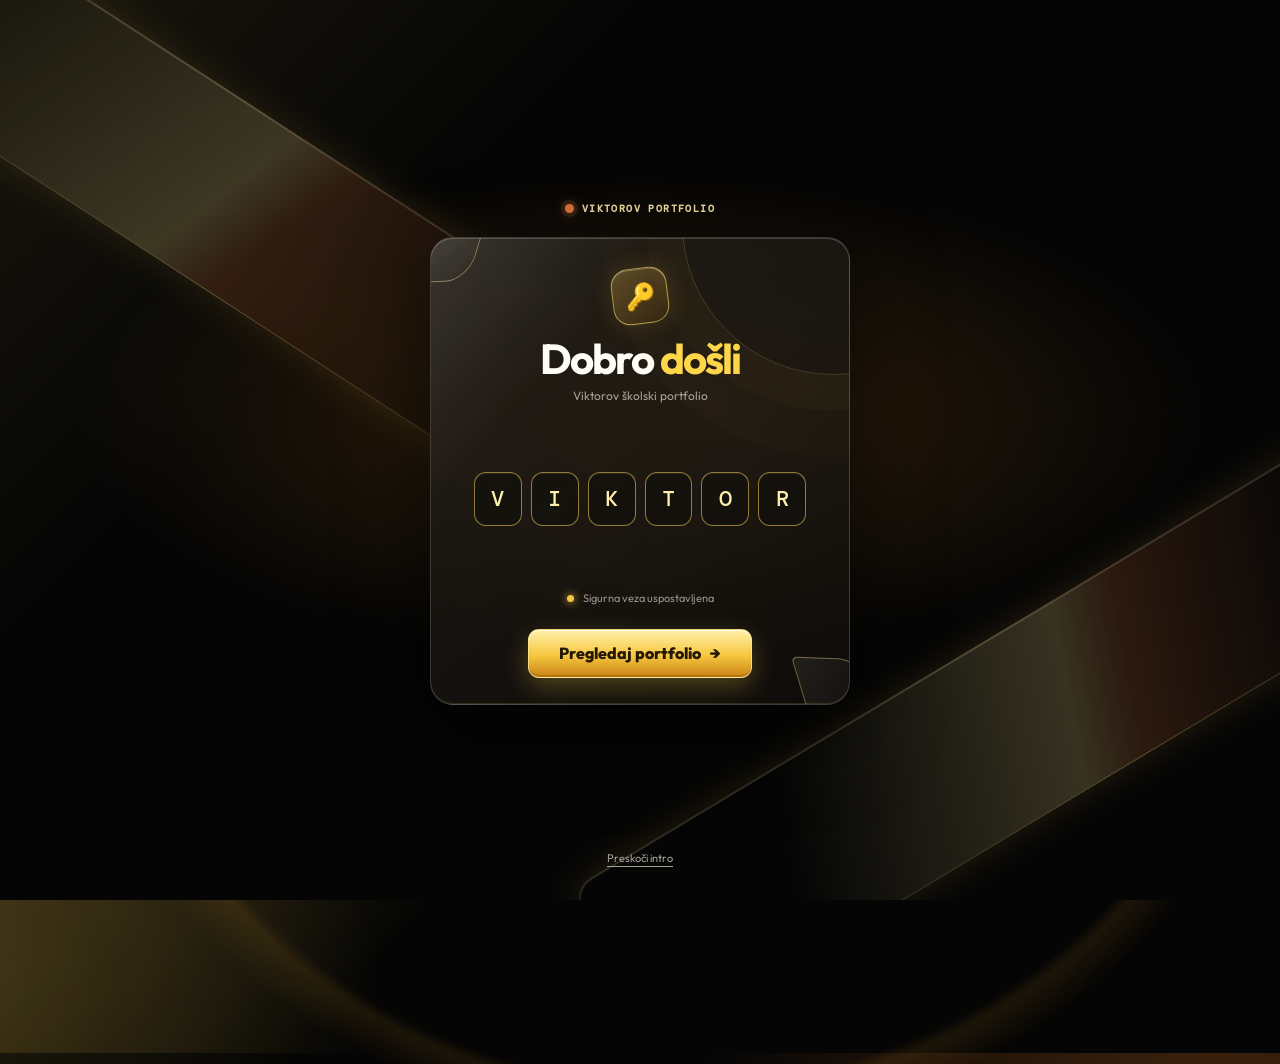
==== commit 460cc057: "mame" ====
--- a/index.html
+++ b/index.html
@@ -6,7 +6,7 @@
 <title>Viktorov dnevnik — Home</title>
 <meta name="description" content="A running record of my programming class — assignments, homework, and everything I'm learning along the way.">
 <link rel="icon" href="data:image/svg+xml,<svg xmlns=%22http://www.w3.org/2000/svg%22 viewBox=%220 0 100 100%22><text y=%22.9em%22 font-size=%2290%22>💻</text></svg>">
-<link rel="stylesheet" href="assets/css/style.css">
+<link rel="stylesheet" href="assets/css/style.css?v=20261104-1">
 <link rel="stylesheet" href="assets/css/intro.css">
 </head>
 <body class="app-page home-page">
@@ -35,7 +35,7 @@
     </div>
 
     <div class="side-profile">
-      <div class="profile-avatar"><img src="assets/img/profile-avatar.svg" alt="Viktorov profil avatar"></div>
+      <button class="profile-avatar" type="button" aria-label="Uvećaj Viktorovu fotografiju"><img src="assets/img/viktor-profile.jpeg" alt="Viktorova fotografija"></button>
       <div class="profile-details">
         <div class="field"><span class="k">ime</span><span class="v" data-cfg="fullName">Viktor Zivanovic</span></div>
         <div class="field"><span class="k">skola</span><span class="v" data-cfg="school">Tehnicka skola Mladenovac</span></div>
--- a/assets/css/style.css
+++ b/assets/css/style.css
@@ -278,37 +278,69 @@
 }
 
 .side-profile {
-  display: flex;
-  align-items: center;
+  display: grid;
+  grid-template-columns: 1fr;
+  justify-items: center;
   gap: 14px;
-  padding: 15px;
+  padding: 20px 16px 16px;
   border-radius: var(--radius-card);
 }
 
 .profile-avatar {
-  width: 66px;
-  height: 66px;
-  flex: 0 0 66px;
+  position: relative;
+  display: grid;
+  width: 96px;
+  height: 96px;
+  padding: 0;
   overflow: hidden;
   border: 2px solid var(--color-gold);
   border-radius: 50%;
+  appearance: none;
+  -webkit-appearance: none;
   background: #6d4709;
   box-shadow: 0 0 0 3px rgba(245, 197, 66, 0.12), 0 0 25px rgba(245, 197, 66, 0.28);
+  cursor: zoom-in;
+  isolation: isolate;
+  transition: transform 0.34s var(--ease-out), border-color 0.34s ease, box-shadow 0.34s ease;
+}
+
+.profile-avatar:hover,
+.profile-avatar:focus-visible,
+.profile-avatar.is-previewing {
+  z-index: 2;
+  border-color: var(--color-gold-light);
+  box-shadow: 0 0 0 5px rgba(245, 197, 66, 0.16), 0 15px 38px rgba(0, 0, 0, 0.45), 0 0 34px rgba(245, 197, 66, 0.45);
+  transform: scale(1.58);
+}
+
+.profile-avatar:focus-visible {
+  outline: 2px solid #fff1a7;
+  outline-offset: 5px;
 }
 
 .profile-avatar img {
+  display: block;
   width: 100%;
   height: 100%;
   object-fit: cover;
-  filter: sepia(0.72) saturate(0.78) hue-rotate(345deg);
+  object-position: 50% 32%;
+  filter: brightness(1.16) contrast(1.04);
+  transition: transform 0.34s var(--ease-out), filter 0.34s ease;
+}
+
+.profile-avatar:hover img,
+.profile-avatar:focus-visible img,
+.profile-avatar.is-previewing img {
+  filter: brightness(1.22) contrast(1.06);
+  transform: scale(1.1);
 }
 
 .profile-details {
   display: grid;
+  width: 100%;
   min-width: 0;
-  flex: 1;
-  grid-template-columns: 1.4fr 0.9fr;
-  gap: 7px;
+  grid-template-columns: minmax(0, 1fr) auto;
+  gap: 8px;
 }
 
 .side-profile .field {
@@ -316,7 +348,7 @@
   min-width: 0;
   flex-direction: column;
   gap: 2px;
-  padding: 6px 7px;
+  padding: 8px 10px;
   border: 1px solid rgba(255, 217, 102, 0.28);
   border-radius: 7px;
   background: rgba(105, 71, 10, 0.2);
@@ -337,7 +369,7 @@
 
 .side-profile .v {
   color: var(--color-gold-pale);
-  font-size: 10px;
+  font-size: 11px;
   font-weight: 700;
   overflow-wrap: anywhere;
 }
@@ -462,18 +494,32 @@
 }
 
 .maxwell-home-slot {
-  height: 1px;
+  display: grid;
+  width: 100%;
+  min-height: 118px;
+  place-items: center;
 }
 
 .maxwell-cat {
-  width: 104px;
-  max-height: 72px;
+  display: block;
+  width: 160px;
+  max-width: 100%;
+  height: 118px;
   object-fit: contain;
+  cursor: grab;
+  touch-action: none;
+  user-select: none;
+  -webkit-user-drag: none;
 }
 
 .maxwell-cat.is-free {
   position: fixed;
-  z-index: 110;
+  z-index: 2500;
+  max-width: none;
+}
+
+.maxwell-cat.is-dragging {
+  cursor: grabbing;
 }
 
 .topbar {
@@ -782,7 +828,9 @@
 }
 
 .live-status {
-  display: flex;
+  display: inline-flex;
+  align-items: stretch;
+  align-self: end;
   overflow: hidden;
   border: 1px solid var(--gold-border);
   border-radius: 13px;
@@ -792,22 +840,42 @@
 
 .live-clock,
 .lesson-timer {
-  padding: 9px 12px;
+  display: flex;
+  justify-content: center;
+  min-height: 50px;
+  padding: 8px 13px;
   font-family: var(--font-mono);
   font-size: 11px;
+  line-height: 1.25;
+}
+
+.live-clock {
+  align-items: center;
+  gap: 7px;
+}
+
+.live-clock time {
+  margin-left: 4px;
+  color: var(--color-ink);
+  font-size: 13px;
+  font-weight: 700;
+  white-space: nowrap;
 }
 
 .clock-dot {
   display: inline-block;
   width: 7px;
   height: 7px;
-  margin-right: 7px;
+  flex: 0 0 7px;
   border-radius: 50%;
   background: var(--color-gold);
   box-shadow: 0 0 9px var(--color-gold);
 }
 
 .lesson-timer {
+  align-items: flex-start;
+  flex-direction: column;
+  gap: 3px;
   border-left: 1px solid var(--line);
   background: rgba(245, 197, 66, 0.08);
 }
@@ -1201,15 +1269,22 @@
   position: fixed;
   z-index: 2000;
   inset: 0;
-  display: none;
+  display: grid;
   place-items: center;
   padding: 22px;
+  visibility: hidden;
+  opacity: 0;
+  pointer-events: none;
   background: rgba(4, 3, 1, 0.87);
   backdrop-filter: blur(10px);
+  transition: opacity 0.28s ease, visibility 0.28s step-end;
 }
 
 .lightbox.open {
-  display: grid;
+  visibility: visible;
+  opacity: 1;
+  pointer-events: auto;
+  transition-timing-function: ease, step-start;
 }
 
 .lightbox-inner {
@@ -1219,6 +1294,12 @@
   border-radius: var(--radius-card);
   background: #1b1507;
   box-shadow: 0 24px 80px rgba(0, 0, 0, 0.72), 0 0 38px rgba(245, 197, 66, 0.14);
+  transform: translateY(18px) scale(0.96);
+  transition: transform 0.34s var(--ease-out);
+}
+
+.lightbox.open .lightbox-inner {
+  transform: translateY(0) scale(1);
 }
 
 .lightbox-head {
--- a/assets/css/intro.css
+++ b/assets/css/intro.css
@@ -26,8 +26,24 @@
 .site-intro.is-leaving {
   opacity: 0;
   visibility: hidden;
-  transform: scale(1.06);
+  transform: scale(1.035);
   pointer-events: none;
+}
+
+.site-intro.is-leaving .intro-shell {
+  animation: intro-card-exit 0.62s var(--ease-out) both;
+}
+
+/* The page beneath the intro arrives with the same soft motion as the exit. */
+.topbar,
+.shell {
+  transition: opacity 0.58s var(--ease-out), transform 0.58s var(--ease-out);
+}
+
+body.intro-active .topbar,
+body.intro-active .shell {
+  opacity: 0;
+  transform: translateY(18px) scale(0.985);
 }
 
 .intro-ribbon {
@@ -86,8 +102,8 @@
 .intro-card {
   position: relative;
   overflow: hidden;
-  min-height: 430px;
-  padding: 42px 34px 32px;
+  min-height: 0;
+  padding: 30px 34px 26px;
   border: 1px solid rgba(255, 255, 255, 0.17);
   border-radius: 23px;
   background:
@@ -149,7 +165,7 @@
   display: grid;
   width: 56px;
   height: 56px;
-  margin: 0 auto 18px;
+  margin: 0 auto 12px;
   place-items: center;
   border: 1px solid rgba(255, 221, 121, 0.6);
   border-radius: 17px;
@@ -183,7 +199,7 @@
 }
 
 .intro-copy {
-  margin-top: 8px;
+  margin-top: 6px;
   color: #a8a39a;
   font-size: 12px;
 }
@@ -191,18 +207,22 @@
 .intro-token-stage {
   position: relative;
   display: flex;
-  width: 236px;
-  height: 74px;
+  width: min(100%, 332px);
+  /* The orbit needs its own room so it never crosses the heading or status. */
+  height: 158px;
   align-items: center;
   justify-content: center;
-  gap: 10px;
-  margin: 30px auto 20px;
+  gap: clamp(5px, 1.5vw, 9px);
+  margin: 14px auto 12px;
 }
 
 .intro-token {
   position: relative;
   display: grid;
   width: 48px;
+  min-width: 0;
+  flex: 1 1 0;
+  max-width: 48px;
   height: 54px;
   place-items: center;
   border: 1px solid rgba(255, 209, 92, 0.55);
@@ -246,10 +266,38 @@
 }
 
 .intro-success-core,
-.intro-success-ring {
+.intro-success-ring,
+.intro-energy-ring {
   position: absolute;
   opacity: 0;
   pointer-events: none;
+}
+
+.intro-energy-ring {
+  width: 158px;
+  height: 158px;
+  border: 1px solid rgba(255, 216, 74, 0.45);
+  border-radius: 50%;
+  box-shadow:
+    0 0 25px rgba(255, 191, 55, 0.35),
+    inset 0 0 25px rgba(255, 191, 55, 0.18),
+    0 0 0 16px rgba(255, 185, 58, 0.035);
+  transform: scale(0.5);
+}
+
+.intro-energy-ring::before,
+.intro-energy-ring::after {
+  position: absolute;
+  inset: -11px;
+  content: "";
+  border: 1px dashed rgba(255, 216, 100, 0.45);
+  border-radius: 50%;
+}
+
+.intro-energy-ring::after {
+  inset: 15px;
+  border-style: solid;
+  border-color: rgba(255, 245, 194, 0.3);
 }
 
 .intro-success-core {
@@ -262,9 +310,21 @@
   background: linear-gradient(145deg, var(--color-success-light), var(--color-success));
   box-shadow: 0 0 28px rgba(34, 197, 94, 0.65);
   color: white;
-  font-size: 27px;
-  font-weight: 800;
   transform: scale(0.2) rotate(-45deg);
+}
+
+.intro-success-core svg {
+  width: 31px;
+  fill: none;
+  stroke: white;
+  stroke-linecap: round;
+  stroke-linejoin: round;
+  stroke-width: 3;
+}
+
+.intro-success-core path {
+  stroke-dasharray: 32;
+  stroke-dashoffset: 32;
 }
 
 .intro-success-ring {
@@ -348,6 +408,18 @@
   pointer-events: none;
 }
 
+.site-intro.is-verifying .intro-card {
+  border-color: rgba(255, 214, 104, 0.5);
+  box-shadow:
+    0 28px 86px rgba(0, 0, 0, 0.57),
+    0 0 70px rgba(245, 174, 42, 0.22),
+    inset 0 0 45px rgba(255, 191, 55, 0.07);
+}
+
+.site-intro.is-verifying .intro-card::after {
+  animation: intro-glass-sweep 1.1s var(--ease-out) forwards;
+}
+
 .site-intro.is-verifying .intro-button-spinner {
   display: inline-block;
   animation: intro-spin 0.75s linear infinite;
@@ -363,12 +435,19 @@
 }
 
 .site-intro.is-orbiting .intro-token-stage {
-  animation: intro-stage-rotate 1.7s cubic-bezier(0.48, 0.01, 0.55, 1) both;
+  animation: intro-stage-rotate 2.05s cubic-bezier(0.52, 0.02, 0.32, 1) both;
 }
 
 .site-intro.is-orbiting .intro-token {
   position: absolute;
-  transition: transform 0.7s var(--ease-out);
+  width: 45px;
+  height: 50px;
+  border-color: rgba(255, 217, 111, 0.9);
+  box-shadow:
+    inset 0 1px 8px rgba(255, 220, 124, 0.18),
+    0 0 18px rgba(255, 185, 58, 0.48),
+    0 0 38px rgba(217, 116, 58, 0.22);
+  transition: transform 0.65s var(--ease-out), opacity 0.35s ease;
 }
 
 .site-intro.is-orbiting .intro-token::after {
@@ -376,24 +455,42 @@
 }
 
 .site-intro.is-orbiting .intro-token:nth-child(1) {
-  transform: translate(0, -52px) rotate(45deg);
+  transform: translate(0, -62px) rotate(0deg);
 }
 
 .site-intro.is-orbiting .intro-token:nth-child(2) {
-  transform: translate(67px, 0) rotate(135deg);
+  transform: translate(55px, -31px) rotate(60deg);
 }
 
 .site-intro.is-orbiting .intro-token:nth-child(3) {
-  transform: translate(0, 52px) rotate(225deg);
+  transform: translate(55px, 31px) rotate(120deg);
 }
 
 .site-intro.is-orbiting .intro-token:nth-child(4) {
-  transform: translate(-67px, 0) rotate(315deg);
+  transform: translate(0, 62px) rotate(180deg);
+}
+
+.site-intro.is-orbiting .intro-token:nth-child(5) {
+  transform: translate(-55px, 31px) rotate(240deg);
+}
+
+.site-intro.is-orbiting .intro-token:nth-child(6) {
+  transform: translate(-55px, -31px) rotate(300deg);
+}
+
+.site-intro.is-orbiting .intro-energy-ring {
+  opacity: 1;
+  animation: intro-energy-pulse 1.05s ease-in-out infinite alternate;
 }
 
 .site-intro.is-merging .intro-token {
   transform: translate(0, 0) scale(0.14) rotate(540deg) !important;
   opacity: 0;
+}
+
+.site-intro.is-merging .intro-energy-ring {
+  opacity: 0;
+  animation: intro-energy-collapse 0.55s var(--ease-out) forwards;
 }
 
 .site-intro.is-success .intro-card {
@@ -434,7 +531,16 @@
 
 .site-intro.is-success .intro-success-ring {
   opacity: 1;
-  animation: intro-ring-spin 2.2s linear infinite;
+  animation: intro-success-burst 0.7s var(--ease-out) both;
+}
+
+.site-intro.is-success .intro-success-core path {
+  animation: intro-check-draw 0.5s 0.2s ease forwards;
+}
+
+.site-intro.is-success .intro-button-spinner,
+.site-intro.is-success .intro-button-arrow {
+  display: none;
 }
 
 .site-intro.is-success .intro-success-core {
@@ -481,15 +587,61 @@
   }
 }
 
-@keyframes intro-ring-spin {
-  to {
-    transform: rotate(360deg);
+@keyframes intro-energy-pulse {
+  from {
+    transform: scale(0.88);
+  }
+
+  to {
+    transform: scale(1.08);
+  }
+}
+
+@keyframes intro-energy-collapse {
+  from {
+    opacity: 1;
+    transform: scale(1);
+  }
+
+  to {
+    opacity: 0;
+    transform: scale(0.08);
+  }
+}
+
+@keyframes intro-success-burst {
+  from {
+    opacity: 0;
+    transform: scale(0.3);
+  }
+
+  to {
+    opacity: 1;
+    transform: scale(1);
+  }
+}
+
+@keyframes intro-check-draw {
+  to {
+    stroke-dashoffset: 0;
   }
 }
 
 @keyframes intro-glass-sweep {
   to {
     transform: translateX(130%);
+  }
+}
+
+@keyframes intro-card-exit {
+  from {
+    opacity: 1;
+    transform: translateY(0) scale(1);
+  }
+
+  to {
+    opacity: 0;
+    transform: translateY(-18px) scale(0.94);
   }
 }
 
@@ -499,27 +651,39 @@
   }
 
   .intro-card {
-    min-height: 408px;
-    padding: 34px 20px 25px;
+    padding: 26px 20px 23px;
   }
 
   .intro-token-stage {
-    width: 214px;
-    gap: 8px;
+    width: min(100%, 300px);
+    gap: 6px;
   }
 
   .intro-token {
     width: 44px;
+    max-width: 44px;
     height: 51px;
+  }
+
+  .intro-token-stage {
+    height: 150px;
+    margin-top: 12px;
   }
 }
 
 @media (prefers-reduced-motion: reduce) {
   .intro-ribbon,
   .intro-token,
+  .intro-token-stage,
+  .intro-energy-ring,
   .intro-success-ring,
-  .intro-card {
+  .intro-card,
+  .intro-success-core path {
     animation: none !important;
     transition-duration: 0.001ms !important;
   }
-}
+
+  .intro-success-core path {
+    stroke-dashoffset: 0;
+  }
+}
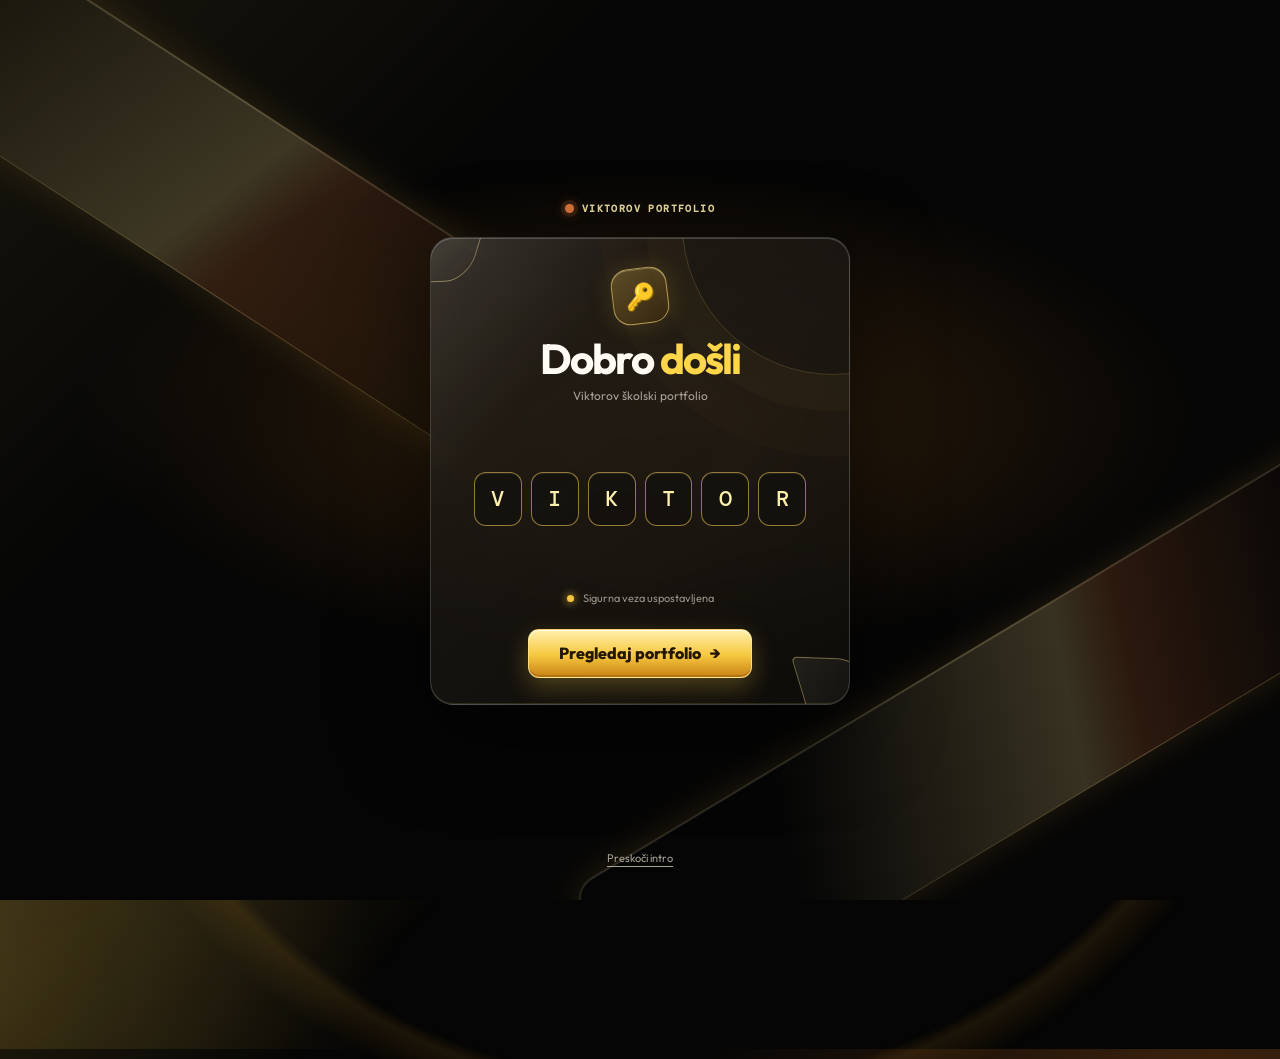
==== commit cdeadfeb: "Redesign sidebar profile and fix animated photo preview" ====
--- a/index.html
+++ b/index.html
@@ -6,7 +6,8 @@
 <title>Viktorov dnevnik — Home</title>
 <meta name="description" content="A running record of my programming class — assignments, homework, and everything I'm learning along the way.">
 <link rel="icon" href="data:image/svg+xml,<svg xmlns=%22http://www.w3.org/2000/svg%22 viewBox=%220 0 100 100%22><text y=%22.9em%22 font-size=%2290%22>💻</text></svg>">
-<link rel="stylesheet" href="assets/css/style.css?v=20261104-1">
+<link rel="stylesheet" href="assets/css/style.css?v=20261104-2">
+<link rel="stylesheet" href="assets/css/sidebar.css?v=20261104-2">
 <link rel="stylesheet" href="assets/css/intro.css">
 </head>
 <body class="app-page home-page">
@@ -34,14 +35,33 @@
       </div>
     </div>
 
-    <div class="side-profile">
-      <button class="profile-avatar" type="button" aria-label="Uvećaj Viktorovu fotografiju"><img src="assets/img/viktor-profile.jpeg" alt="Viktorova fotografija"></button>
-      <div class="profile-details">
-        <div class="field"><span class="k">ime</span><span class="v" data-cfg="fullName">Viktor Zivanovic</span></div>
-        <div class="field"><span class="k">skola</span><span class="v" data-cfg="school">Tehnicka skola Mladenovac</span></div>
-        <div class="field"><span class="k">odeljenje</span><span class="v" data-cfg="grade">III/4</span></div>
+    <section class="side-profile" aria-label="Informaciona tabla">
+      <div class="profile-cover">
+        <span class="profile-eyebrow">Informaciona tabla</span>
+        <span class="profile-cover-mark" aria-hidden="true">&lt;/&gt;</span>
       </div>
-    </div>
+      <div class="profile-photo-stage">
+        <button class="profile-avatar" type="button" aria-label="Uvećaj Viktorovu fotografiju" aria-haspopup="dialog">
+          <img src="assets/img/viktor-profile.jpeg" alt="Viktorova fotografija" width="192" height="192">
+          <span class="profile-photo-zoom" aria-hidden="true"><svg viewBox="0 0 24 24"><circle cx="10.5" cy="10.5" r="6.5"/><path d="m16 16 4.5 4.5M10.5 7.5v6M7.5 10.5h6"/></svg></span>
+        </button>
+        <span class="profile-photo-hint">Pređi mišem ili klikni za veću sliku</span>
+      </div>
+      <div class="profile-identity">
+        <h2 data-cfg="fullName">Viktor Zivanovic</h2>
+        <p>Učenik · Programiranje</p>
+      </div>
+      <div class="profile-school">
+        <span class="profile-school-icon" aria-hidden="true"><svg viewBox="0 0 24 24"><path d="m2 9 10-5 10 5-10 5zM6 11v6c3 3 9 3 12 0v-6M22 9v7"/></svg></span>
+        <div><span class="profile-meta-label">Škola</span><span data-cfg="school">Tehnicka skola Mladenovac</span></div>
+      </div>
+      <div class="profile-bottom">
+        <span class="profile-class"><span class="profile-meta-label">Odeljenje</span><strong data-cfg="grade">III/4</strong></span>
+        <span class="profile-subject"><span aria-hidden="true">&lt;/&gt;</span> Školski portfolio</span>
+      </div>
+    </section>
+
+    <p class="sidebar-section-label">Moj rad</p>
 
     <nav class="side-nav">
       <a href="index.html"><span class="tag nav-icon" aria-hidden="true"><svg viewBox="0 0 24 24"><path d="m3.5 10 8.5-7 8.5 7v10.5H14v-6H10v6H3.5z"/></svg></span>Po&#269;etna<span class="nav-arrow" aria-hidden="true">&#8250;</span></a>
@@ -124,7 +144,7 @@
 <script src="assets/js/data-assignments.js?v=20261022-4"></script>
 <script src="assets/js/data-homework.js"></script>
 <script src="assets/js/quotes.js"></script>
-<script src="assets/js/render.js"></script>
+<script src="assets/js/render.js?v=20261104-2"></script>
 <script src="assets/js/matrix.js"></script>
 <script src="assets/js/starfield.js"></script>
 <script src="assets/js/intro.js"></script>
--- a/assets/css/style.css
+++ b/assets/css/style.css
@@ -269,115 +269,11 @@
   text-transform: uppercase;
 }
 
-.side-profile,
 .daily-quote {
   border: 1px solid var(--gold-border);
   background: linear-gradient(135deg, rgba(70, 53, 14, 0.7), rgba(20, 18, 12, 0.76));
   box-shadow: inset 0 1px 0 rgba(255, 249, 216, 0.12);
   backdrop-filter: blur(14px);
-}
-
-.side-profile {
-  display: grid;
-  grid-template-columns: 1fr;
-  justify-items: center;
-  gap: 14px;
-  padding: 20px 16px 16px;
-  border-radius: var(--radius-card);
-}
-
-.profile-avatar {
-  position: relative;
-  display: grid;
-  width: 96px;
-  height: 96px;
-  padding: 0;
-  overflow: hidden;
-  border: 2px solid var(--color-gold);
-  border-radius: 50%;
-  appearance: none;
-  -webkit-appearance: none;
-  background: #6d4709;
-  box-shadow: 0 0 0 3px rgba(245, 197, 66, 0.12), 0 0 25px rgba(245, 197, 66, 0.28);
-  cursor: zoom-in;
-  isolation: isolate;
-  transition: transform 0.34s var(--ease-out), border-color 0.34s ease, box-shadow 0.34s ease;
-}
-
-.profile-avatar:hover,
-.profile-avatar:focus-visible,
-.profile-avatar.is-previewing {
-  z-index: 2;
-  border-color: var(--color-gold-light);
-  box-shadow: 0 0 0 5px rgba(245, 197, 66, 0.16), 0 15px 38px rgba(0, 0, 0, 0.45), 0 0 34px rgba(245, 197, 66, 0.45);
-  transform: scale(1.58);
-}
-
-.profile-avatar:focus-visible {
-  outline: 2px solid #fff1a7;
-  outline-offset: 5px;
-}
-
-.profile-avatar img {
-  display: block;
-  width: 100%;
-  height: 100%;
-  object-fit: cover;
-  object-position: 50% 32%;
-  filter: brightness(1.16) contrast(1.04);
-  transition: transform 0.34s var(--ease-out), filter 0.34s ease;
-}
-
-.profile-avatar:hover img,
-.profile-avatar:focus-visible img,
-.profile-avatar.is-previewing img {
-  filter: brightness(1.22) contrast(1.06);
-  transform: scale(1.1);
-}
-
-.profile-details {
-  display: grid;
-  width: 100%;
-  min-width: 0;
-  grid-template-columns: minmax(0, 1fr) auto;
-  gap: 8px;
-}
-
-.side-profile .field {
-  display: flex;
-  min-width: 0;
-  flex-direction: column;
-  gap: 2px;
-  padding: 8px 10px;
-  border: 1px solid rgba(255, 217, 102, 0.28);
-  border-radius: 7px;
-  background: rgba(105, 71, 10, 0.2);
-}
-
-.side-profile .field:first-child {
-  grid-column: 1 / -1;
-}
-
-.side-profile .k {
-  color: #e4bb55;
-  font-family: var(--font-mono);
-  font-size: 8px;
-  font-weight: 700;
-  letter-spacing: 0.1em;
-  text-transform: uppercase;
-}
-
-.side-profile .v {
-  color: var(--color-gold-pale);
-  font-size: 11px;
-  font-weight: 700;
-  overflow-wrap: anywhere;
-}
-
-.side-profile .field:last-child .v {
-  color: var(--color-gold-light);
-  font-family: var(--font-mono);
-  font-size: 16px;
 }
 
 .side-nav {
--- a/assets/css/sidebar.css
+++ b/assets/css/sidebar.css
@@ -0,0 +1,404 @@
+/* Shared sidebar: quiet charcoal surfaces, warm accents and an expanding portrait. */
+.sidebar {
+  width: 300px;
+  flex-basis: 300px;
+  gap: 22px;
+  overflow-x: hidden;
+  padding: 25px 20px 20px;
+  background: linear-gradient(180deg, rgba(22, 22, 20, 0.98), rgba(10, 10, 9, 0.97));
+  border-right-color: rgba(255, 236, 189, 0.12);
+  scrollbar-width: thin;
+  scrollbar-gutter: stable;
+  scrollbar-color: #5f5740 transparent;
+}
+
+.sidebar::before {
+  right: 0;
+  background: linear-gradient(transparent, rgba(235, 202, 123, 0.35), transparent);
+  box-shadow: none;
+}
+
+.sidebar::-webkit-scrollbar {
+  width: 5px;
+}
+
+.sidebar::-webkit-scrollbar-track {
+  background: transparent;
+}
+
+.sidebar::-webkit-scrollbar-thumb {
+  border: 0;
+  border-radius: 8px;
+  background: #5f5740;
+}
+
+.sidebar > * {
+  flex-shrink: 0;
+}
+
+.sidebar > .brand {
+  padding: 0 3px 3px;
+}
+
+.sidebar .brand-mark {
+  border-color: rgba(245, 197, 66, 0.25);
+  background: #242219;
+  box-shadow: none;
+}
+
+.sidebar .brand-text .name {
+  font-size: 15px;
+  letter-spacing: -0.025em;
+}
+
+.sidebar .brand-text .role {
+  margin-top: 4px;
+  color: #9a927e;
+  font-size: 8px;
+}
+
+.side-profile {
+  position: relative;
+  isolation: isolate;
+  border: 1px solid rgba(255, 231, 165, 0.17);
+  border-radius: 22px;
+  background: linear-gradient(155deg, #26251f, #191a18 55%, #151613);
+  box-shadow: 0 15px 38px rgba(0, 0, 0, 0.24), inset 0 1px rgba(255, 255, 255, 0.035);
+}
+
+.profile-cover {
+  position: relative;
+  display: flex;
+  height: 78px;
+  align-items: flex-start;
+  justify-content: space-between;
+  overflow: hidden;
+  padding: 17px 17px 0;
+  border-radius: 21px 21px 0 0;
+  background:
+    linear-gradient(130deg, transparent 50%, rgba(244, 200, 95, 0.08) 50%, transparent 80%),
+    radial-gradient(ellipse at 10% 0, rgba(227, 179, 61, 0.22), transparent 85%),
+    #25251e;
+}
+
+.profile-cover::after {
+  position: absolute;
+  top: -42px;
+  right: -25px;
+  width: 125px;
+  height: 125px;
+  border: 1px solid rgba(245, 197, 66, 0.15);
+  border-radius: 50%;
+  box-shadow: 0 0 0 17px rgba(245, 197, 66, 0.025), 0 0 0 38px rgba(245, 197, 66, 0.02);
+  content: "";
+  pointer-events: none;
+}
+
+.profile-eyebrow {
+  position: relative;
+  z-index: 1;
+  color: #e5d7b5;
+  font-family: var(--font-mono);
+  font-size: 8px;
+  letter-spacing: 0.11em;
+  text-transform: uppercase;
+}
+
+.profile-cover-mark {
+  color: #bda568;
+  font-family: var(--font-mono);
+  font-size: 15px;
+  line-height: 1;
+}
+
+.profile-photo-stage {
+  position: relative;
+  z-index: 1;
+  display: flex;
+  align-items: center;
+  flex-direction: column;
+  gap: 13px;
+  margin-top: -30px;
+  padding: 0 16px 6px;
+}
+
+.profile-avatar {
+  position: relative;
+  display: block;
+  width: 100px;
+  height: 100px;
+  flex: 0 0 auto;
+  padding: 5px;
+  border: 1px solid #bca260;
+  border-radius: 30px;
+  appearance: none;
+  -webkit-appearance: none;
+  background: #1c1d18;
+  box-shadow: 0 8px 24px rgba(0, 0, 0, 0.4), 0 0 0 5px #20211c;
+  cursor: zoom-in;
+  transition: width 0.4s var(--ease-out), height 0.4s var(--ease-out), border-radius 0.4s ease, box-shadow 0.4s ease;
+}
+
+.profile-avatar img {
+  display: block;
+  width: 100%;
+  height: 100%;
+  border-radius: 24px;
+  object-fit: cover;
+  object-position: 50% 32%;
+  filter: brightness(1.16) contrast(1.04);
+  pointer-events: none;
+  transition: border-radius 0.4s ease;
+}
+
+/* Change the real dimensions, not a transform clipped by a scrolling sidebar. */
+.profile-photo-stage:hover .profile-avatar,
+.profile-avatar:focus-visible,
+.profile-photo-stage.is-photo-expanded .profile-avatar {
+  width: 184px;
+  height: 184px;
+  border-color: #f5d67f;
+  border-radius: 22px;
+  box-shadow: 0 14px 30px rgba(0, 0, 0, 0.4), 0 0 0 5px rgba(245, 197, 66, 0.08);
+}
+
+.profile-photo-stage:hover .profile-avatar img,
+.profile-avatar:focus-visible img,
+.profile-photo-stage.is-photo-expanded .profile-avatar img {
+  border-radius: 16px;
+}
+
+.profile-photo-zoom {
+  position: absolute;
+  right: -5px;
+  bottom: -4px;
+  display: grid;
+  width: 28px;
+  height: 28px;
+  place-items: center;
+  border: 3px solid #20211c;
+  border-radius: 10px;
+  background: #e6c674;
+  color: #282416;
+  pointer-events: none;
+}
+
+.profile-photo-zoom svg,
+.profile-school-icon svg {
+  width: 16px;
+  height: 16px;
+  fill: none;
+  stroke: currentColor;
+  stroke-linecap: round;
+  stroke-linejoin: round;
+  stroke-width: 1.7;
+}
+
+.profile-photo-hint {
+  color: #a9a38f;
+  font-size: 9px;
+  text-align: center;
+}
+
+.profile-identity {
+  padding: 6px 16px 18px;
+  text-align: center;
+}
+
+.profile-identity h2 {
+  color: #f8f3e7;
+  font-size: 23px;
+  font-weight: 600;
+  line-height: 1.15;
+  letter-spacing: -0.04em;
+  overflow-wrap: anywhere;
+}
+
+.profile-identity p {
+  margin-top: 7px;
+  color: #b7ae96;
+  font-size: 11px;
+}
+
+.profile-school {
+  display: flex;
+  align-items: center;
+  gap: 10px;
+  margin: 0 15px 15px;
+  padding: 12px 10px;
+  border: 1px solid rgba(255, 255, 255, 0.065);
+  border-radius: 12px;
+  background: rgba(255, 255, 255, 0.025);
+}
+
+.profile-school-icon {
+  display: grid;
+  width: 29px;
+  height: 29px;
+  flex: 0 0 29px;
+  place-items: center;
+  border-radius: 9px;
+  background: rgba(229, 194, 111, 0.09);
+  color: #e2c47c;
+}
+
+.profile-school > div {
+  display: grid;
+  gap: 3px;
+  color: #e5e0d3;
+  font-size: 11px;
+  line-height: 1.45;
+}
+
+.profile-meta-label {
+  display: block;
+  color: #938e7f;
+  font-size: 9px;
+  font-weight: 400;
+}
+
+.profile-bottom {
+  display: flex;
+  align-items: center;
+  justify-content: space-between;
+  gap: 8px;
+  padding: 12px 17px 15px;
+  border-top: 1px solid rgba(255, 255, 255, 0.065);
+}
+
+.profile-class strong {
+  display: block;
+  margin-top: 3px;
+  color: #edd59a;
+  font-family: var(--font-mono);
+  font-size: 14px;
+  font-weight: 500;
+}
+
+.profile-subject {
+  display: inline-flex;
+  align-items: center;
+  gap: 5px;
+  color: #aaa28d;
+  font-size: 9px;
+}
+
+.profile-subject > span {
+  color: #d9bb73;
+  font-family: var(--font-mono);
+  font-size: 12px;
+}
+
+.sidebar-section-label {
+  margin: 0 12px -14px;
+  color: #77776c;
+  font-family: var(--font-mono);
+  font-size: 9px;
+  letter-spacing: 0.14em;
+  text-transform: uppercase;
+}
+
+.sidebar .side-nav {
+  gap: 5px;
+}
+
+.sidebar .side-nav a {
+  min-height: 47px;
+  padding: 9px 12px;
+  border-radius: 12px;
+  color: #a4a295;
+  font-size: 13px;
+  font-weight: 500;
+}
+
+.sidebar .side-nav .nav-icon {
+  width: 30px;
+  height: 30px;
+  border-radius: 9px;
+  background: rgba(255, 255, 255, 0.035);
+  color: #a6a392;
+}
+
+.sidebar .side-nav a:hover {
+  background: rgba(255, 255, 255, 0.04);
+  border-color: rgba(255, 255, 255, 0.08);
+  color: #f5f1e7;
+}
+
+.sidebar .side-nav a.active {
+  border-color: rgba(230, 194, 108, 0.21);
+  background: linear-gradient(100deg, rgba(237, 201, 118, 0.13), rgba(237, 201, 118, 0.035));
+  color: #f5deb0;
+}
+
+.sidebar .side-nav a.active::before {
+  display: none;
+}
+
+.sidebar .side-nav a.active .nav-icon {
+  background: rgba(237, 201, 118, 0.11);
+  color: #efd28d;
+}
+
+.sidebar .nav-arrow {
+  color: #767365;
+  font-size: 18px;
+}
+
+.sidebar .side-nav a.active .nav-arrow {
+  color: #d9ba75;
+}
+
+.sidebar .daily-quote {
+  position: relative;
+  padding: 16px;
+  border-color: rgba(255, 255, 255, 0.07);
+  border-radius: 15px;
+  background: linear-gradient(145deg, #20211b, #171813);
+  box-shadow: none;
+}
+
+.sidebar .daily-quote-head {
+  color: #c9b783;
+  font-size: 8px;
+}
+
+.sidebar .daily-quote blockquote {
+  margin-top: 11px;
+  color: #bdb9a8;
+  font-size: 12px;
+  font-weight: 400;
+  line-height: 1.65;
+}
+
+.sidebar .maxwell-widget {
+  border-color: rgba(255, 255, 255, 0.06);
+  background: rgba(255, 255, 255, 0.015);
+}
+
+.sidebar-footer {
+  border-top-color: rgba(255, 255, 255, 0.08);
+}
+
+.sidebar-footer a {
+  color: #aaa48e;
+  transition: color 0.2s ease;
+}
+
+.sidebar-footer a:hover {
+  color: #f3d38a;
+}
+
+@media (max-width: 860px) {
+  .sidebar.mobile-open {
+    width: min(320px, 90vw);
+    padding-top: 22px;
+  }
+}
+
+@media (prefers-reduced-motion: reduce) {
+  .profile-avatar,
+  .profile-avatar img {
+    transition: none;
+  }
+}
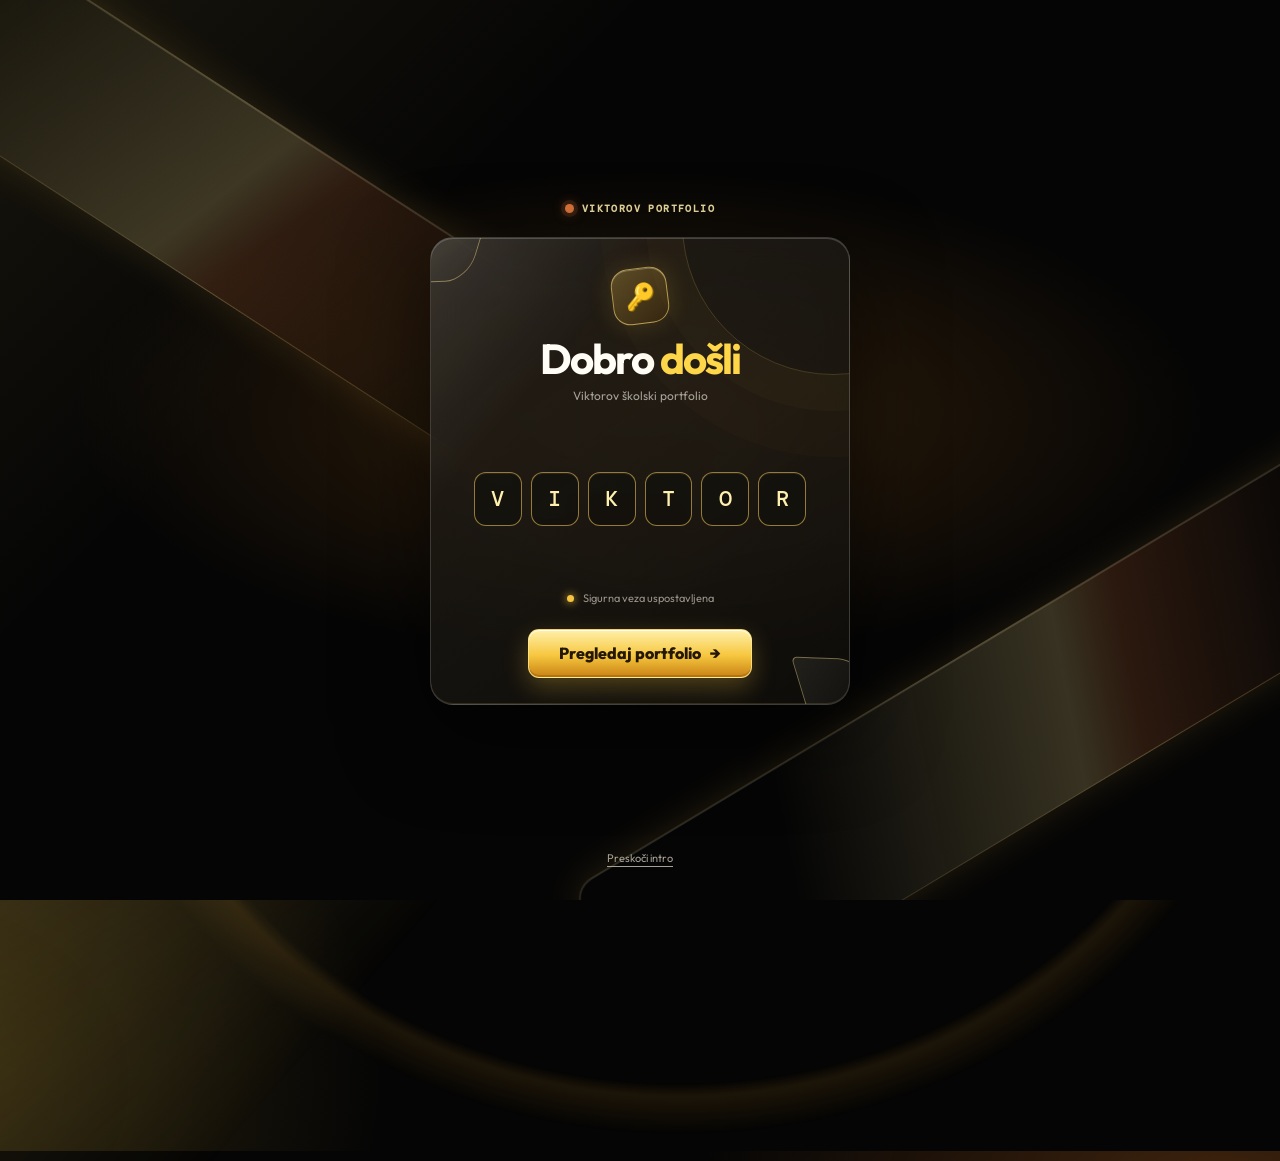
==== commit be51c6f1: "da" ====
--- a/index.html
+++ b/index.html
@@ -9,6 +9,7 @@
 <link rel="stylesheet" href="assets/css/style.css?v=20261104-2">
 <link rel="stylesheet" href="assets/css/sidebar.css?v=20261104-2">
 <link rel="stylesheet" href="assets/css/intro.css">
+<link rel="stylesheet" href="assets/css/game-entry.css?v=20261126-1">
 </head>
 <body class="app-page home-page">
 
@@ -94,6 +95,10 @@
             <a class="btn primary" href="assignments.html">Pogledaj zadatke <span aria-hidden="true">&#8250;</span></a>
             <a class="btn" href="homework.html">Pogledaj domace <span aria-hidden="true">&#8250;</span></a>
           </div>
+          <a class="btn game-entry" href="igrica/index.html">
+            <span class="game-entry-icon" aria-hidden="true">&#9762;</span>
+            <span>Deo za igricu</span>
+          </a>
         </div>
         <div class="welcome-illustration" aria-hidden="true">
           <div class="screen">&lt;/&gt;</div>
--- a/assets/css/game-entry.css
+++ b/assets/css/game-entry.css
@@ -0,0 +1,109 @@
+/* Rusted warning panel: a separate entrance to the game section. */
+.btn.game-entry {
+  position: relative;
+  isolation: isolate;
+  display: inline-flex;
+  grid-column: 1 / -1;
+  justify-self: start;
+  width: min(100%, 340px);
+  min-height: 78px;
+  gap: 16px;
+  margin-top: 10px;
+  overflow: hidden;
+  padding: 18px 24px 24px;
+  border: 2px solid #df5745;
+  border-radius: 3px 15px 3px 15px;
+  background:
+    linear-gradient(166deg, transparent 24%, #f7b39a18 24.5%, transparent 25.5%, transparent 68%, #08060580 69%, transparent 70%),
+    repeating-linear-gradient(3deg, transparent 0 6px, #10070633 7px 8px),
+    linear-gradient(135deg, #78241e, #351010 60%, #551714);
+  color: #fff0df;
+  font-family: var(--font-mono);
+  font-size: 18px;
+  font-weight: 800;
+  letter-spacing: 0.06em;
+  text-transform: uppercase;
+  text-shadow: 0 2px 2px #160403;
+  box-shadow: inset 0 1px 0 #ffb18c55, 0 0 22px #e33e2d45;
+  animation: game-entry-pulse 2.8s ease-in-out infinite;
+}
+
+.game-entry > span {
+  position: relative;
+  z-index: 1;
+}
+
+.game-entry .game-entry-icon {
+  flex: 0 0 auto;
+  color: #ffb398;
+  font-family: system-ui, sans-serif;
+  font-size: 34px;
+  line-height: 1;
+}
+
+.game-entry::before {
+  position: absolute;
+  right: 0;
+  bottom: 0;
+  left: 0;
+  height: 7px;
+  background: repeating-linear-gradient(-45deg, #e35b40 0 10px, #1c0b09 10px 20px);
+  content: "";
+  pointer-events: none;
+}
+
+.game-entry::after {
+  position: absolute;
+  inset: 0;
+  background: linear-gradient(105deg, transparent 35%, #ffb69930 49%, transparent 63%);
+  content: "";
+  pointer-events: none;
+  transform: translateX(-140%);
+  animation: game-entry-sweep 4.2s ease-in-out infinite;
+}
+
+.btn.game-entry:hover {
+  border-color: #ffad8e;
+  background-color: #982b20;
+  color: #fff8ee;
+  transform: translateY(-2px);
+}
+
+.btn.game-entry:focus-visible {
+  outline: 3px solid #ffb398;
+  outline-offset: 5px;
+}
+
+@keyframes game-entry-pulse {
+  0%, 100% {
+    box-shadow: inset 0 1px 0 #ffb18c55, 0 0 18px #e33e2d40, 0 8px 20px #17030266;
+  }
+  50% {
+    box-shadow: inset 0 1px 0 #ffb18c88, 0 0 34px #ef493870, 0 8px 24px #17030288;
+  }
+}
+
+@keyframes game-entry-sweep {
+  0%, 35% { transform: translateX(-140%); }
+  75%, 100% { transform: translateX(140%); }
+}
+
+@media (max-width: 480px) {
+  .btn.game-entry {
+    min-height: 72px;
+    gap: 12px;
+    padding: 16px 16px 22px;
+    font-size: 16px;
+  }
+
+  .game-entry .game-entry-icon {
+    font-size: 28px;
+  }
+}
+
+@media (prefers-reduced-motion: reduce) {
+  .btn.game-entry,
+  .game-entry::after {
+    animation: none;
+  }
+}
